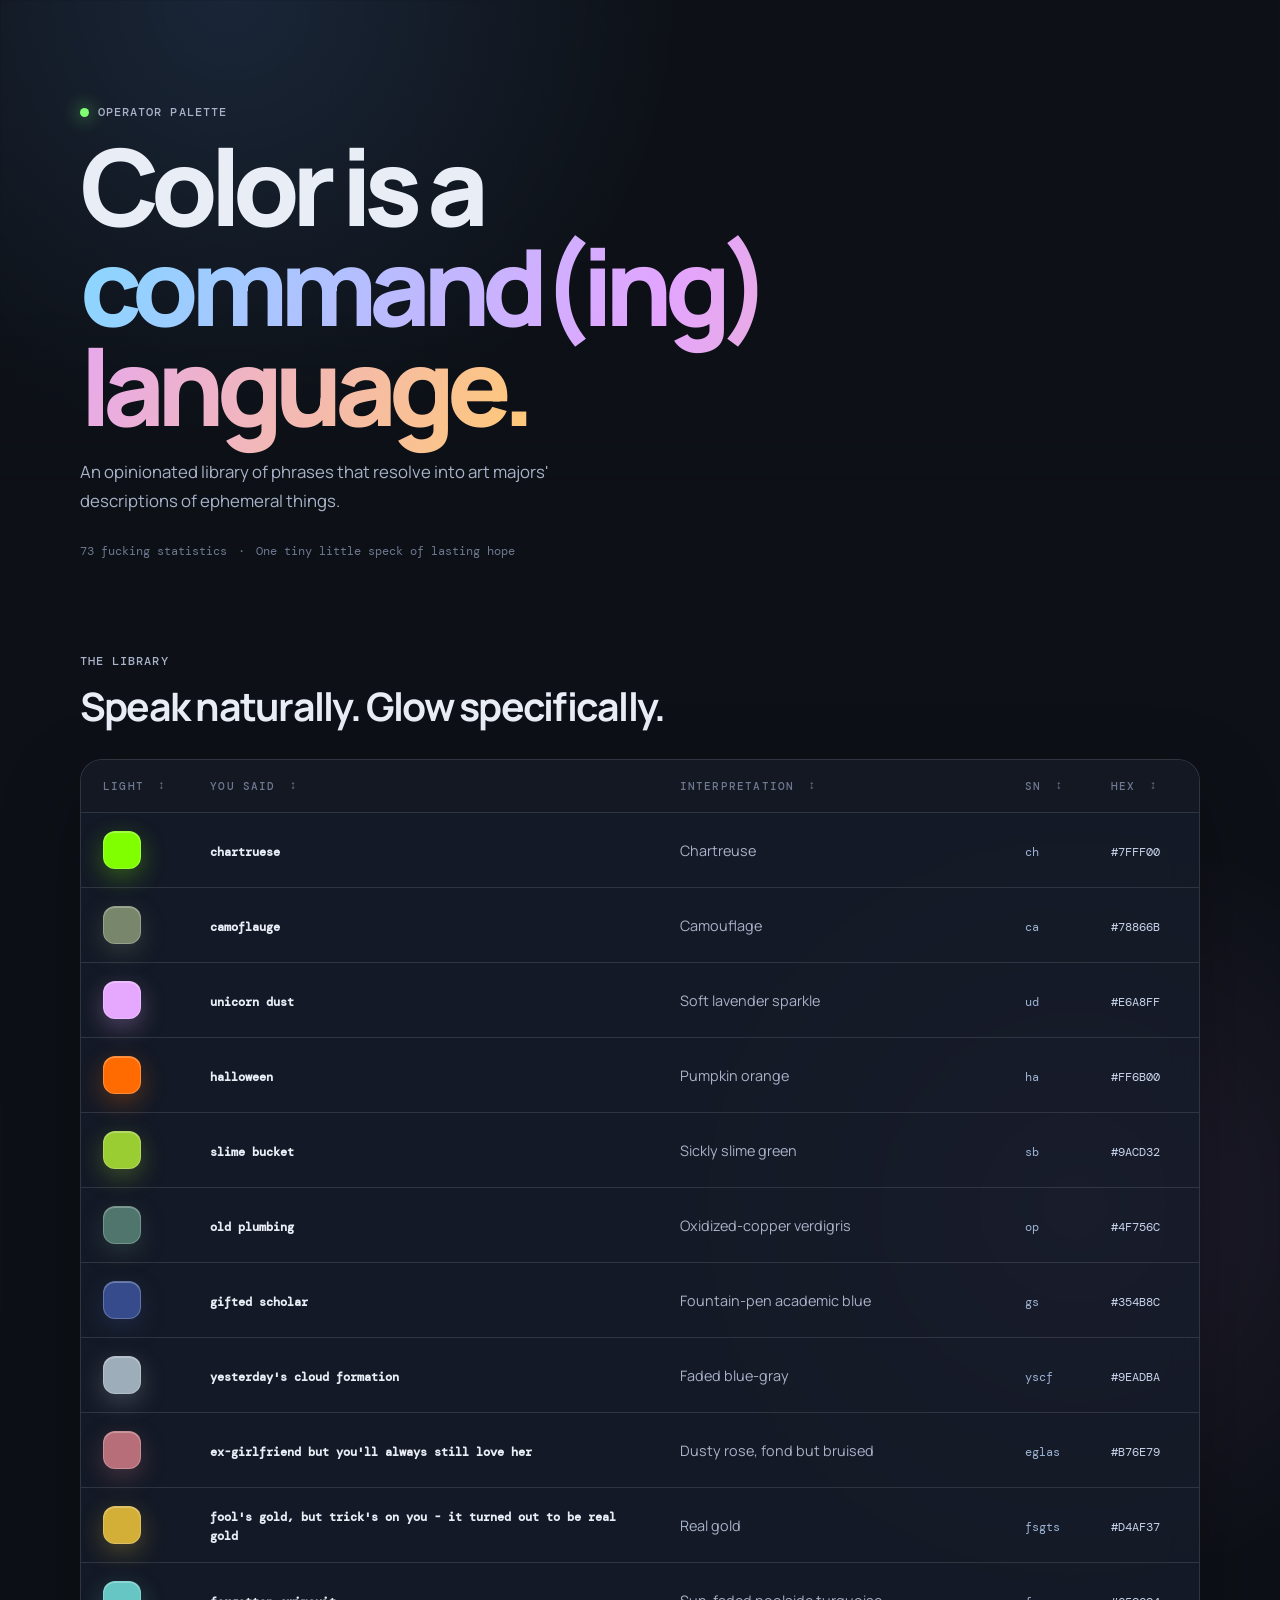
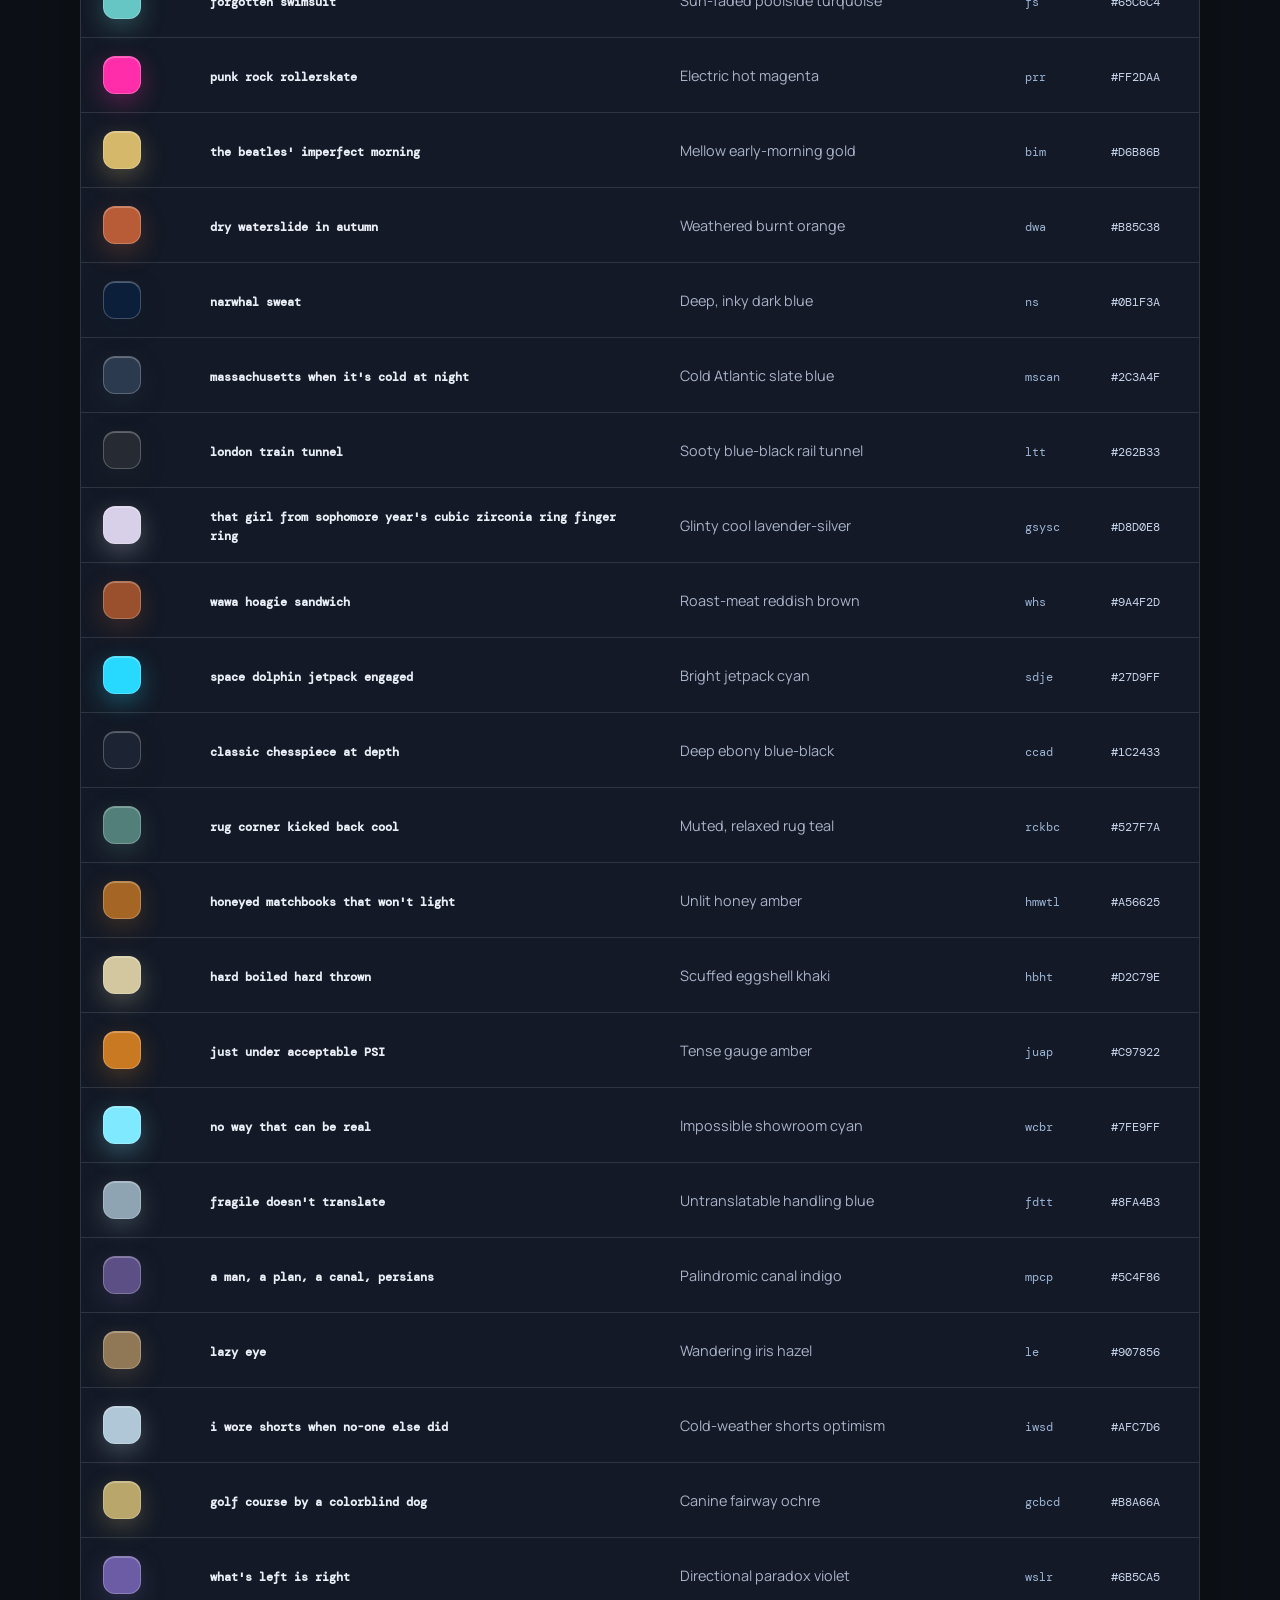
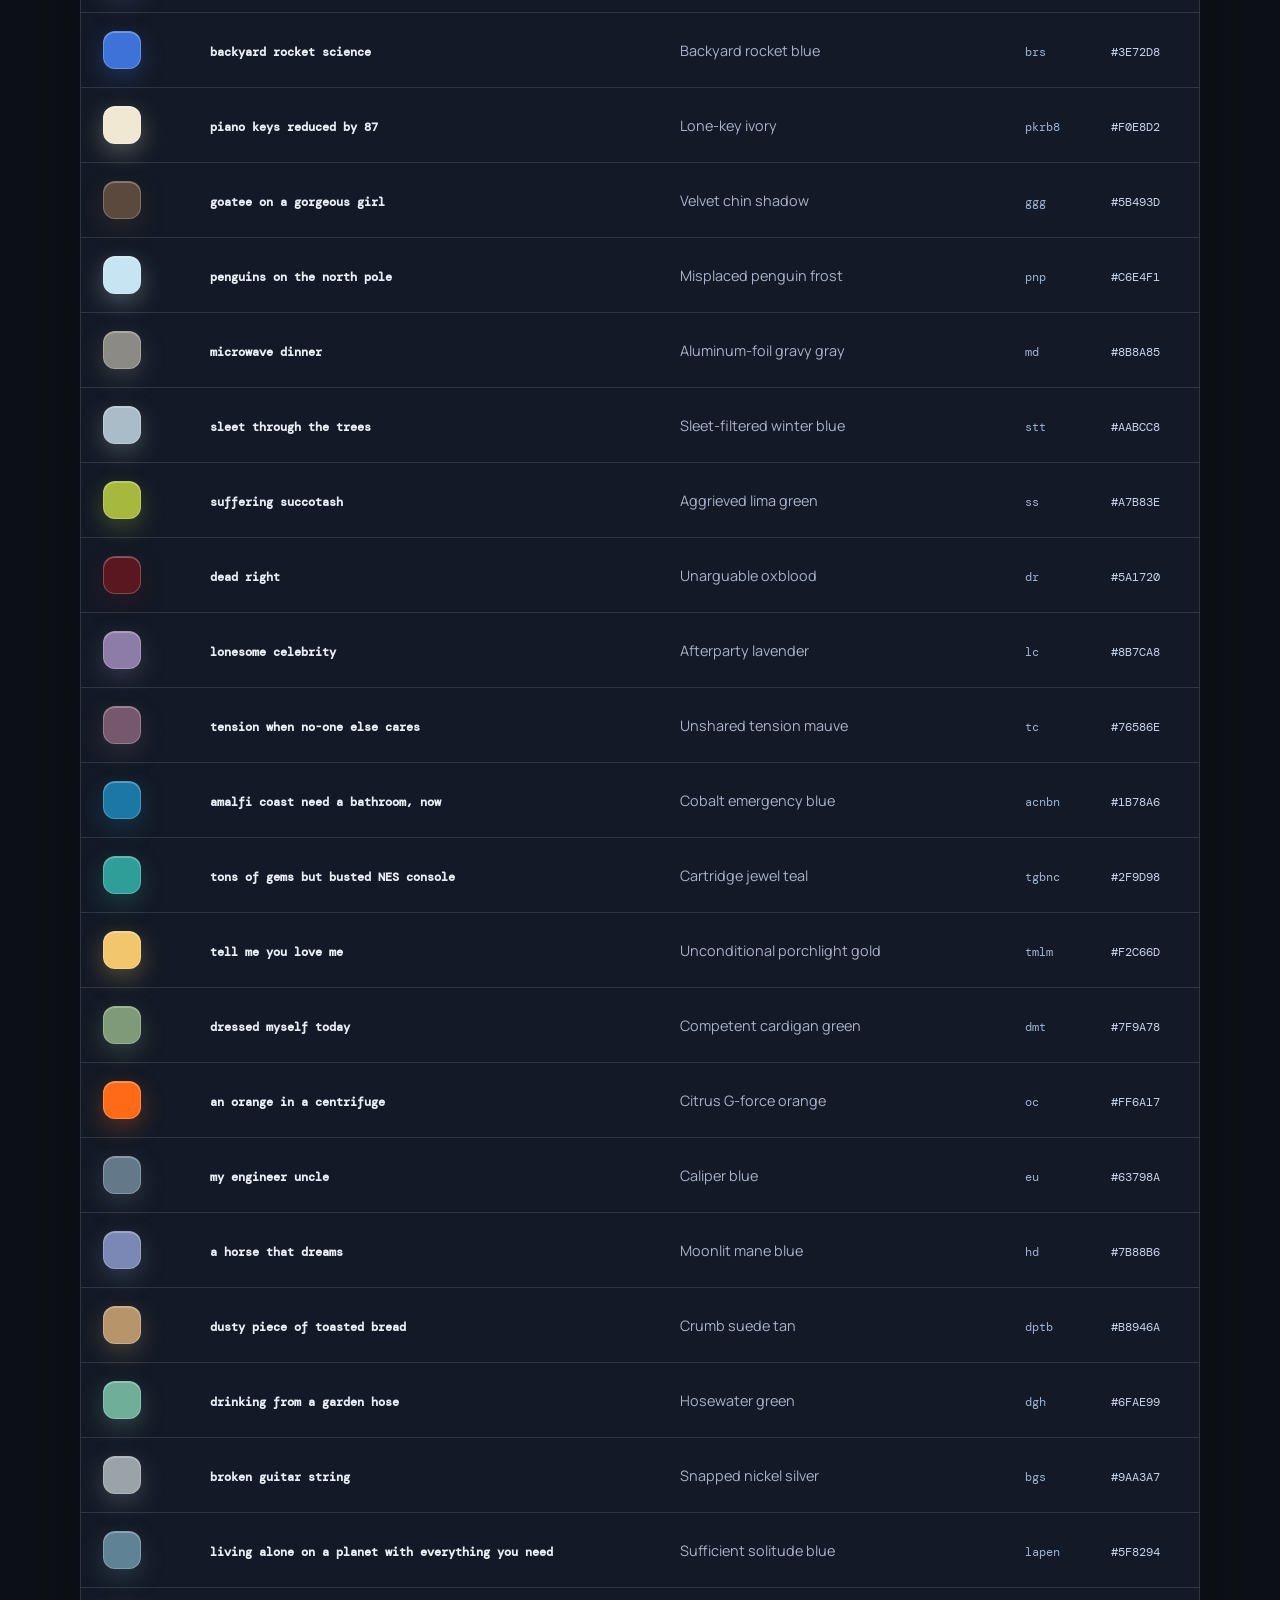
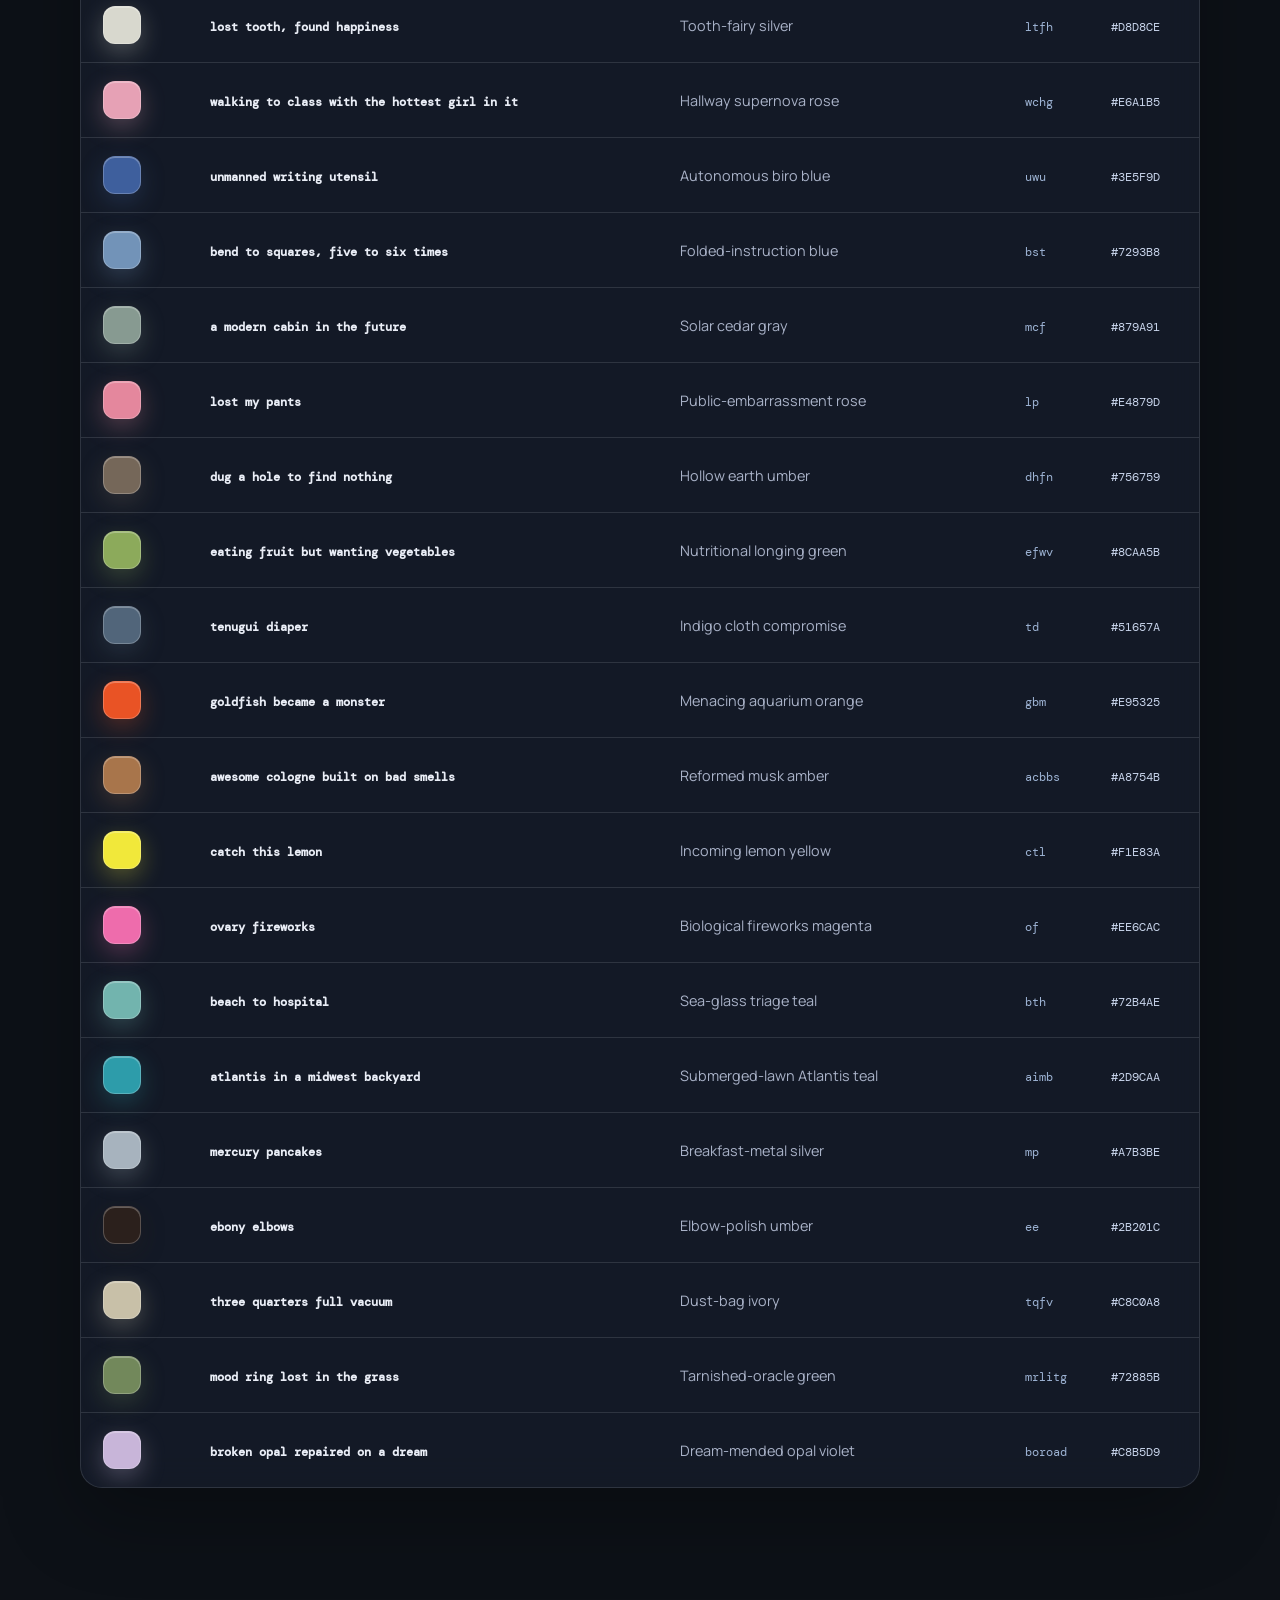
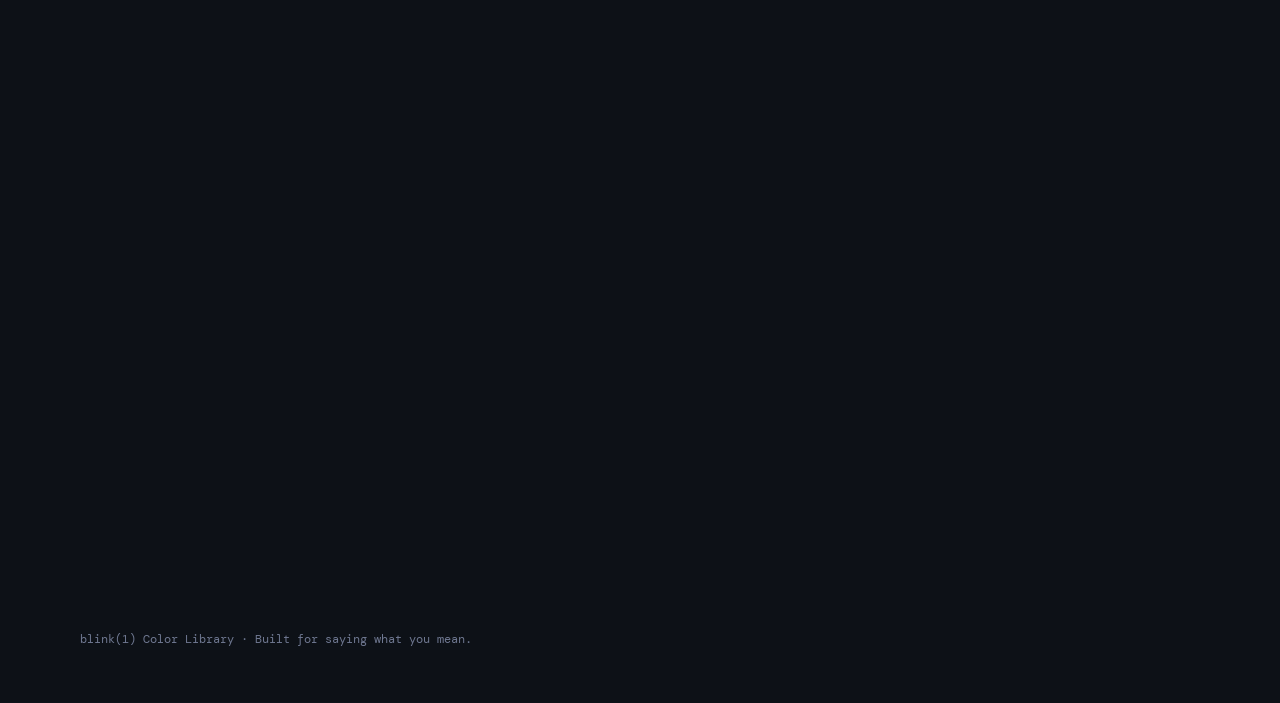
==== index.html @ a7951707 "Refine swatch row breathing model" ====
<!doctype html>
<html lang="en">
<head>
	<meta charset="utf-8">
	<meta name="viewport" content="width=device-width, initial-scale=1">
	<meta name="theme-color" content="#0d1117">
	<title>blink(1) Color Library</title>
	<link rel="preconnect" href="https://fonts.googleapis.com">
	<link rel="preconnect" href="https://fonts.gstatic.com" crossorigin>
	<link href="https://fonts.googleapis.com/css2?family=DM+Mono:wght@400;500&family=Manrope:wght@400;500;600;700;800&display=swap" rel="stylesheet">
	<link rel="stylesheet" href="color-library.css?v=20260812-row-breath">
		<script src="color-library.js?v=20260812-row-breath" defer></script>
</head>
<body>
	<main class="page-shell">
		<header class="hero">
				<div class="hero-wave" aria-hidden="true">
					<svg class="hero-wave-svg" viewBox="0 0 921.5 600" preserveAspectRatio="xMidYMid slice" focusable="false">
					  <defs></defs>
					  <path d="M922.2-71.4c-13.43656-.412-26.48915,5.62324-35.99986,14.90046-14.855,13.16536-29.04824,42.71862-47.9996,46.90013-17.572,1.75686-29.56248-18.48017-40.00091-29.9-29.18831-35.737-40.50058-23.80184-63.99953,7.89994C717.36217-9.113,702.9969-3.10112,678.1999-18.80068c-9.80071-5.794-20.17021-13.15093-31.99991-13.29919-21.53446.34057-37.32314,19.99687-60,8.99916-23.38951-10.14357-39.21427-55.75048-67.99964-38.69961C498.937-51.89154,479.02251-12.143,458.20042-16.39949c-11.45371-3.33172-19.31009-13.99176-28.00056-21.50037C413.92368-52.97929,402.31529-44.67435,390.2-29.99949c-9.99742,11.65631-18.84148,25.89031-31.99977,34.29966-18.84346,10.84032-34.29633-12.23026-52.00044-15.59961-9.15219-2.33868-18.91.39229-27.99975,1.69967-13.97887,2.1049-26.77544-5.99233-40-8.90051-25.62086-6.35959-41.05658,16.23289-64,12.60093-25.66962-6.55755-37.99794-30.49476-68.00018-15.79995-11.469,5.43541-23.12182,12.3855-36,13.69907C38.95149-5.59716,16.01128-31.37117-5.8-49.9" fill="none" stroke="#e8505b" stroke-dasharray="8 5"/>
					  <path d="M922.2-56.3a56.94513,56.94513,0,0,0-36,12.60012c-14.53055,10.97908-29.409,37.51327-47.99959,38.70049-17.535-1.107-28.95878-21.385-40.00088-33.1-34.37177-42.28981-48.22773-1.69194-71.99957,23.8-15.17058,16.46925-30.61237,13.269-48.00013,2.49878C669.6424-16.81079,660.42445-23.07,650.2-23.5c-22.089-.35286-37.08827,26.6514-60,20.6-26.02393-7.27763-40.04983-64.55317-67.99962-53.8006-23.35574,11.24147-32.78865,42.10628-56,52.80116-15.69881,4.14511-25.8689-13.21158-36.00068-22.2-13.07129-13.02322-23.6025-12.90669-35.99967.90009C383.38367-13.56468,374.59275.985,362.20014,11.1001c-16.20165,13.09869-30.341-2.107-44.00021-10.90058-6.9496-4.44042-15.65447-7.58087-24-6.79922C287.71877-6.15244,280.66752-4.103,274.2-3.50006c-9.34789.98225-18.92261-2.18495-28-3.90008-20.23839-3.97656-34.479,6.7327-51.99982,14.10089C164.92935,19.50593,146.38282-18.809,118.2-17.10041c-12.61817.69626-23.98422,8.03261-36,11.20034C48.334,4.54672,20.14637-19.465-5.8-37.6" fill="none" stroke="#e8505b" stroke-dasharray="23 2"/>
					  <path d="M922.2-39.1c-14.04.007-28.65536,3.55258-39.99989,12.10028-15.13446,10.18256-31.53287,34.08971-51.99971,23-20.18208-10.4688-36.22226-50.58582-60-45.90088-24.44324,8.54316-32.33009,41.53223-56.0006,51.8003C691.84,10.00314,674.946-13.38164,654.20006-16.40042c-30.30464-2.485-50.05055,53.57238-80.00013,18.59989-12.61224-13.14236-28.55912-54.67817-47.99936-52.39994-21.39506,5.4936-35.01355,39.4101-52.0011,53.59978C445.478,28.28,433.26837-31.16834,406.20014-24.10063c-6.21795,2.33463-11.72848,8.10152-16,13.00081-8.98756,10.157-17.10208,22.42577-28,30.69989C345.88745,32.10033,330.93281,14.17158,318.2,5.09948,311.424.2022,302.69562-3.39677,294.2-2.49964c-10.55386,1.20262-21.23322,5.32248-32,4.39928-21.92555-2.15679-32.92833-.09792-51.99983,11.601-22.17142,13.86705-34.99359,13.9364-56.00005-2.50139C144.42533,3.7228,134.2838-4.7949,122.2-7.7999,110.18133-10.72681,97.77227-6.35379,86.2001-3.39974,73.25632-.18466,59.24117.43781,46.2-2.60024,27.78866-6.61468,11.108-16.39235-5.8-24.3" fill="none" stroke="#e8505b" stroke-dasharray="24 4"/>
					  <path d="M922.2-20c-13.47139.34546-27.77378,1.31331-39.99994,7.5001C869.3-6.75364,857.17355,4.80441,842.2002,3.60023c-32.05478-4.4394-48.32175-70.92042-84.00009-35.1995C741.7454-16.71348,728.32642,13.8032,702.20044,9.70061,686.0963,7.05175,673.82923-5.93151,658.2001-9.80031c-27.63938-4.53285-39.38884,31.47642-64.00025,36.89987-19.35218,1.91811-30.909-27.83129-40.0004-41.399-6.81777-10.14123-14.00345-26.14263-27.999-26.5011C508.5262-37.75549,493.90032-6.7464,482.19939,6.49932c-18.848,24.05407-30.18763,18.04535-47.99931-2.69994-6.48068-6.89065-13.84507-16.19935-24-16.89947C388.17237-11.05484,376.9236,25.904,354.1998,30.09958c-16.68629.90652-26.77985-16.40443-40.00012-23.89889A30.425,30.425,0,0,0,290.2,2.20054c-6.42219,1.68687-13.47888,4.18337-20,5.49942-6.34586,1.11247-13.60428,1.28065-20,2C233.76256,11.14753,219.69388,20.957,206.2002,29.60041c-14.98621,9.584-28.91052,10.919-44.00011.29889C143.543,17.35719,126.7344-3.37813,102.19981-1.99967,88.97134-1.261,75.51055,1.58574,62.2,1.09958,39.06822,1.05377,16.5136-5.58293-5.8-10.9" fill="none" stroke="#e8505b" stroke-dasharray="11 3"/>
					  <path d="M922.2,0c-14.06338.09731-30.64875-.88817-44.00129,3.10029-17.22254,5.03642-31.89948,11.14245-47.99864-.701-15.48757-9.81861-28.75382-35.19743-47.99964-35.29993-20.19241,3.19023-32.85851,27.04845-48.00086,39.2-15.14448,13.47626-31.46469,11.1713-47.99968,1.8C677.24652,3.15963,668.319-3.56059,658.2-5.9c-12.735-2.85113-23.69833,6.67925-32,15.10034-21.26136,21.9151-37.79119,45.50129-59.99972,8.69916-9.27461-12.65925-25.35869-55.04228-43.99977-48.79975-23.47008,10.80186-35.676,55.27641-60.00034,63.10053-11.96526,1.63545-20.587-9.72368-28.00027-17.4002C425.05632,4.62081,412.4924-9.21739,398.2.90066c-18.51621,12.87577-34.59938,46.18428-60,25.29869-10.35065-7.73741-19.22265-19.25883-32-23.09945-11.02464-2.809-21.92276,3.44256-32.0001,7.1C265.31047,13.40761,255.29442,14.54174,246.2,17c-20.787,5.17216-35.49059,23.5758-55.99966,29.10075-9.65377,2.25489-19.9811-1.32713-28.0002-6.70112C147.10587,29.3159,134.4417,15.094,118.2,6.7a61.37693,61.37693,0,0,0-20-5.79977C91.28146-.24289,3.3368.49577-5.8.3" fill="none" stroke="#f9d56e" stroke-dasharray="11 4"/>
					  <path d="M922.2,20c-18.63657-.37017-37.295-4.61473-56-3.19941-46.60907,4.571-57.07375-49.42844-88-36.30128C754.7686-7.69627,740.58087,27.43639,710.20014,21.59991c-14.65832-2.89374-27.302-11.76184-40-19.10024-29.50795-17.76954-45.44331,14.88327-64.00031,32.10063-23.52751,23.97605-35.67186,1.61463-48-18.90072C550.70834,4.359,538.83215-24.55594,522.20051-20.40054c-18.75053,7.88236-31.805,40.1063-48.00114,54.59986-29.90017,28.12966-43.25461-33.14483-71.99926-25.4C384.36845,15.36168,371.86555,41.69481,350.19983,33.7c-18.64965-7.26758-29.77446-32.55847-51.99969-29.90043C289.80867,5.28922,281.86545,10.22493,274.2,13.7c-7.53853,3.435-16.13347,6.04715-24,8.59993-17.72292,5.02747-32.15706,17.32635-47.99967,26.10068C161.799,70.177,136.18782,11.76556,98.19968,3.00062,80.06308-1.57714,60.68572-1.80475,42.2.5998,26.10838,2.83513,10.11178,7.31916-5.8,10.5" fill="none" stroke="#14b1ab" stroke-dasharray="31 4"/>
					  <path d="M922.2,39.1c-15.1026.205-29.61665-5.37535-44-9.20017-11.89183-3.141-24.73976-4.71587-36-9.89983C832.06856,15.33269,822.91079,7.84,814.20007.99986,800.58225-9.81393,788.598-13.08595,774.2-1.59932c-20.53381,16.2535-34.17858,39.72743-64,28.19855-15.76877-4.82134-29.45365-14.81476-43.9997-22.19971-27.686-14.3263-43.48389,16.823-60.00048,33.50056C599.19868,45.11772,588.93,55.17024,578.2,49.49963,558.24573,36.04308,552.65945,8.76968,534.19966-6.29969c-10.57749-7.8317-21.08441,1.40357-27.99959,9.50028C499.32146,11.2012,492.624,20.93918,486.2,29.3c-7.2605,8.75629-15.7601,20.00659-27.99989,21.00008-21.50458-1.4501-30.35452-30.044-52.00013-31.3-15.15707.7778-25.26842,15.81944-40.00011,18.29951-23.52,2.44434-35.3237-25.14494-55.99992-31.19921-8.24867-2.34657-17.00469,1.24353-23.9998,5.50007-7.63222,4.45783-15.83369,9.4544-24.00018,12.89939-11.96538,5.075-24.77145,9.4403-35.99983,16.10037C213.645,47.6876,201.02189,57.08237,186.2,58.29992c-28.09309.60456-46.88251-24.68906-68.00016-39.49943C98.18473,3.06792,71.14066-3.74266,46.19991,2.00029,28.13225,6.17622,11.511,15.45064-5.8,21.8" fill="none" stroke="#e8505b" stroke-dasharray="27 5"/>
					  <path d="M922.2,56.2c-15.82593.39858-30.116-7.786-44-14.30022C865.12474,35.8,850.89583,31.31134,838.2,24.4c-24.36434-12.81246-37.48636-32.67017-63.99987-9.69945C753.56039,32.17923,742.36256,46.976,714.20005,32.69929c-9.24171-4.21113-19.19176-8.3108-28-13.39936-9.04328-4.79375-18.068-11.1503-28-13.99995C636.62856-1.28894,622.384,21.12684,610.19989,35.1,593.92243,54.243,580.9482,66.88709,562.20015,41.69943c-9.997-11.473-22.48283-40.73649-39.99962-38.3-17.55132,5.74726-30.16033,30.92673-44.0011,43.39985-8.47443,8.59566-20.34134,14.86009-31.99951,8.4C427.48908,44.59117,414.58541,21.128,390.2,33.70072c-9.76262,4.72467-21.28905,9.31859-32,4.89865-20.3319-7.72454-35.77863-38.76241-59.9997-30C286.86194,13.51354,277.1,22.34371,266.19984,28.09967,254.83273,34.37767,241.961,38.47342,230.2,43.89989c-16.41814,7.52552-33.11753,18.67172-52.00007,16.29977-27.23123-3.60356-46.39864-26.11166-68-40.89935-19.19253-14.05423-45.19935-22.40588-68-12.29969C25.39948,13.84812,10.57831,25.28748-5.8,33" fill="none" stroke="#f9d56e" stroke-dasharray="23 2"/>
					  <path d="M922.2,70.5c-13.14042.40658-25.27278-6.20721-36-13.10028a280.72044,280.72044,0,0,0-28.0001-15.99963c-9.19564-4.521-18.99254-9.11048-27.99985-14.00024-9.70314-5.208-20.46462-12.38055-32-10.39982-24.23341,5.09917-40.25886,41.67285-68,28.99962-6.656-2.99282-13.47229-7.45723-20.00013-10.69958-9.10545-4.5635-18.94261-8.94225-27.9999-13.60015-16.14734-8.47976-35.378-20.45663-51.9999-6.29929-14.87924,11.95044-24.46989,30.08728-40,41.2995-12.78478,8.93679-23.85752-.88366-32-10.80074-9.5201-10.35572-19.90222-30.15681-35.99964-28.69994-18.73593,5.33462-31.945,29.74048-48.00093,41.09989-9.62451,7.56086-20.97158,9.771-31.99956,3.7-13.97767-7.62224-26.64687-22.22058-44-19.999-6.46617.81187-13.496,2.92092-19.99992,3.49962-11.98686,1.277-23.25433-5.31622-31.99983-12.90034-8.7646-7.18906-17.32115-16.26329-28.00009-20.59966-11.32309-4.81514-23.17717,1.99317-31.99991,8.90059-8.79976,6.60881-18.06857,13.843-28.0002,18.69939C246.87812,45.3034,234.043,48.41251,222.2,52.80005c-12.79415,4.5817-26.20213,9.57705-40.00007,9.29966-41.37069-.24379-66.56542-40.15807-103.99981-51.5C45.23186-.84338,20.85029,31.39911-5.8,44.8" fill="none" stroke="#e8505b" stroke-dasharray="15 2"/>
					  <path d="M922.2,81.4c-20.388.972-35.71863-15.18207-52.00023-24.99978C858.92246,49.18555,846.35514,43.343,834.2,37.8c-9.95434-4.316-20.76686-10.49463-31.99993-8.59994-15.959,3.45579-26.24162,18.31056-40.00027,25.99968-21.875,12.74038-37.56329-9.637-55.99986-17.80008C695.8212,32.6428,684.55,28.72381,674.2,23.8999c-11.12753-4.7459-23.59139-11.44417-35.99994-8.2-25.33731,6.32514-44.77261,62.65907-71.99974,46.00067-13.99-8.5463-22.92112-26.62111-40-29.60106-17.48176-.61115-33.98228,21.75978-48.00072,31.19985-10.06026,7.74251-23.72326,12.63032-35.9997,7.29991-13.33614-5.34059-25.18149-15.75841-40-16.89887-11.95185-.64218-24.93765,1.47833-35.99979-4.30085-19.75342-8.42374-37.89447-39.74185-59.99979-34.2C297.20343,17.83449,289.41114,24.585,282.2,30.3,272.50487,38.12961,262.06421,46.35475,250.2,50.59985,241.34935,53.88331,231.41651,55.50747,222.2,57.4c-7.76847,1.50582-16.15435,3.41054-24,4.5a106.79816,106.79816,0,0,1-52-5.1C130.70188,50.83658,116.44127,41.40154,102.2,33c-16.56518-9.52-36.91323-21.068-56.00009-11.89983C27.33935,30.47007,12.84337,47.18459-5.8,57" fill="none" stroke="#e8505b" stroke-dasharray="9 2"/>
					  <path d="M922.2,88.8c-20.39424,1.5871-35.82676-14.45168-52.00018-24.29993-9.90109-6.42566-21.13143-11.48215-31.99989-16-8.92986-3.42906-18.3288-7.95187-27.99991-8.60016-14.5738-.3103-25.28746,11.48377-36.00012,19.70018C748.8784,80.64033,735.0278,59.02833,714.2,45.49937c-10.854-6.80969-24.02638-9.222-36-13.29938-11.846-3.45735-23.49259-9.95451-35.99989-10.60023-20.97548.66645-33.50482,24.59037-48.00053,37.09958-33.12073,32.31207-44.68372-16.92709-75.99955-10.1-22.68633,7.22143-39.35852,29.22977-64.00009,31.30039-12.664.85582-24.44682-5.48931-35.99988-9.69994-10.11894-3.85813-21.43448-4.41167-32.00009-6.19943-30.24945-4.56347-46.83453-41.32566-71.99955-43.80117-12.65684-.06-22.84376,9.81922-32.00044,17.40069-25.15676,22.25-35.25733,23.99512-68.00012,25.19935-23.84957,1.98272-48.3415,3.40886-71.99982-1.09937-13.82689-2.45978-27.41335-7.657-39.99995-13.8C91.83238,42.77932,81.32715,36.47747,70.2,33.1c-16.66562-5.74-31.50941,3.48406-43.99976,13.90071C16.20607,55.02432,5.72913,63.64428-5.8,69.4" fill="none" stroke="#f9d56e" stroke-dasharray="28 3"/>
					  <path d="M922.2,93.2c-19.7465,2.514-35.77481-11.96076-52.00014-20.8a213.89251,213.89251,0,0,0-31.99992-14.2c-7.67909-2.80146-15.867-6.30993-24-7.5001-24.58122-3.15986-37.0781,28.12528-59.99979,25.70078-16.02294-3.91094-26.19476-19.09274-40.00045-27.10038-10.75733-6.59488-23.92714-6.97336-35.99988-9.20015C667.3952,38.25745,656.81315,33.76878,646.2,31.19982c-10.05133-2.46268-20.41757,1.62611-27.99991,8.20081-13.42159,11.07389-24.08854,26.604-40,34.39951-12.123,5.76375-24.86479-.83672-36.00015-5.80079-11.439-5.57414-24.57961-4.7402-36,.40138-13.28435,5.16148-26.21927,12.35477-40,16.1992C448.89163,90.0995,431.18463,85.65308,414.2,81.29922c-11.94319-2.83882-24.89249-4.00926-36-9.59935-21.22832-10.54046-34.46655-32.944-55.9996-42.80055-25.28644-8.90183-44.87864,27.98908-68.00083,36-12.69561,4.92166-26.83,2.24557-39.9996,1.40052-19.91955-1.10234-40.1117.65435-60,1.69981-17.25787,1.38984-35.42265,3.413-51.99995-2.90009-13.52317-4.63476-25.95635-13.263-40-16.39977C49.123,45.64076,36.37217,53.11494,26.2002,60.60025,16.15045,68.00287,5.74447,76.11612-5.8,81.1" fill="none" stroke="#14b1ab" stroke-dasharray="21 3"/>
					  <path d="M922.2,95.7c-18.5887,3.18323-35.53859-7.6972-52.00015-14.59989C858.60059,76.04369,846.09192,72.18059,834.2,67.89988c-8.81541-3.21465-18.42539-7.24518-28-6.19988-20.02727,2.16071-34.48275,29.8743-55.99976,20.00029-14.59039-7.52876-24.74035-22.43156-40.00031-28.90023-11.39641-4.42581-24.1481-1.58648-36-2.90015-12.2583-.79771-23.81449-6.92684-35.99989-7.90034-14.56065-.55672-25.84377,11.08832-36.00017,20.00032-17.04446,15.47094-31.68913,27.72255-56,21.09937-8.97782-2.174-18.76612-3.83089-27.99994-2.49909-17.48234,2.74461-34.60691,8.66228-52,11.89955-26.98216,5.95041-63.47955,4.54629-88.0001-8.99924-17.92765-10.88574-30.743-28.75831-47.99973-40.50064-34.897-23.14053-54.38843,34.51736-87.99987,32.59985-12.06589-.367-23.98156-4.82937-36.0003-5.79935-17.37132-1.66036-35.15416,1.261-52,5.39946-16.95587,4.63525-33.91046,14.557-52,10.90013C88.06881,83.46456,75.6808,74.717,62.20009,70.19986,36.76408,61.71149,16.80371,85.97314-5.8,93" fill="none" stroke="#f9d56e" stroke-dasharray="16 3"/>
					  <path d="M922.2,97.8C908.83647,100.41332,895.1149,96.75575,882.2,93.4999,870.29273,90.51668,857.94876,87.5635,846.2,84c-19.253-5.61972-36.17544-18.86095-55.9999-6.89946C775.43156,85.45692,763.004,96.8629,746.2,85.3994c-21.893-15.26622-29.8399-32.46516-60-25.39871-7.7444,1.38579-16.21285,1.93684-24,.599-18.998-3.94857-30.1154-9.79047-47.9999,2.301C595.35505,75.32434,577.95784,93.80649,554.2,95.49984c-11.8664.31658-24.13131-1.39069-36-.39955-24.02254,2.1685-48.29965,4.2691-72,8.89985-23.31322,4.97136-47.24638,5.56071-68-7.90078C364.83827,87.41834,353.9697,74.79256,342.2,64.2c-8.75073-7.87029-19.43966-16.84219-32-15.59983C286.4753,51.936,274.00231,79.21008,250.2,82.4c-10.9595,1.13852-21.68379-3.89277-32-6.8-10.18108-3.09943-21.4518-4.34961-32-2.59974A110.87887,110.87887,0,0,0,146.2001,87.50019c-12.79923,7.08489-24.94233,17.75588-40,19.29993-14.42867,1.2116-27.5922-6.87442-39.99995-13.10031C39.35909,78.94613,19.70427,94.642-5.8,102.3" fill="none" stroke="#14b1ab" stroke-dasharray="20 5"/>
					  <path d="M922.2,100.9c-11.64984,2.02742-24.23766,1.37137-36,1.1-11.92755-.26467-24.36746-.60283-36-3.5-18.73665-4.00756-35.92255-21.27052-55.99978-14.70007-8.22316,2.66047-15.906,8.061-24.00022,11.00024-11.82816,4.54522-22.97609-1.33329-31.99991-8.80076-11.39554-9.13034-24.19171-21.08885-40.00016-18.599-7.90667,1.193-16.09654,4.00664-24,5.19961-13.36624,2.66819-26.68554-2.89575-40-2.60046-11.71779.585-22.23367,7.43633-32,13.30054-11.40621,6.96359-23.47453,13.85235-36,18.59987-11.31368,4.48274-23.98693,4.90684-36,5.09989-20.06426,1.163-43.98263-.4913-63.99994,1.69936-20.22382,2.22614-39.30978,13.73692-59.99994,11.50112-47.55633-3.78357-69.2421-72.93893-107.9999-55.6008-16.472,7.2491-28.86151,24.88749-48.00012,25.30061-11.26705-.2011-21.66207-6.249-32-10.00027-20.25089-8.2578-42.44119-1.952-60,9.70076-9.87378,6.33645-19.1092,14.69235-27.99993,22.2995C121.24205,119.5269,110.44484,127.27665,98.2,127.3998c-20.77695-.31623-36.07058-18.27549-56.00006-21.99939C26.19875,101.71128,9.69811,106.34694-5.8,110.3" fill="none" stroke="#e8505b" stroke-dasharray="26 3"/>
					  <path d="M922.2,106.4c-14.54728,2.05046-29.57366,2.98154-44,5.90037-20.52109,3.917-34.42279.19034-51.99992-10.30108-7.343-4.0706-15.43089-8.69716-24.00022-9.1991-9.89812-.63582-19.2108,4.69942-28,8.49983-32.99138,15.1993-45.38245-30.89869-80.00006-22.49965-10.48993,2.583-21.1041,6.89709-31.99991,7.49941-11.88347.39648-24.412-2.02038-35.9999,1.70062C615.20755,91.30418,604.70606,97.18408,594.2,101.7c-17.82824,7.37567-36.6357,14.0872-55.9999,15.60021a287.91014,287.91014,0,0,1-36.00007.29991c-10.50033-.47874-21.49011-1.94224-32-.9-15.578,1.22865-29.61856,9.36311-44,14.70015-23.35383,9.294-46.93519-2.53888-63.99978-18.601-23.01093-19.36184-43.56864-48.82213-76-28.199-11.98309,7.12382-25.38259,16.17672-40.00043,12.29924-16.19435-4.45879-30.52335-16.62111-48-15.99907-28.91159,1.72532-48.8236,26.3909-67.99989,45.29947-37.20764,37.81187-50.63377,14.32858-87.99987-4.50046A71.07779,71.07779,0,0,0-5.8,116.4" fill="none" stroke="#14b1ab" stroke-dasharray="14 4"/>
					  <path d="M922.2,115c-9.22446.89984-18.9951,1.70385-28,4.00015-9.25007,2.37394-18.62811,6.20192-28,8.09984-31.70141,6.3598-45.19552-25.46695-71.99981-22.40067C783.19548,106.58506,773.38587,114.00255,762.2,115.1c-12.23658.82955-22.486-7.9255-32.00011-14.40006C707.06775,84.6744,694.85654,89.404,670.2,96.90071c-11.64107,3.28353-24.28279,3.303-36,6.19921-12.2499,3.08048-23.83611,9.4412-36,12.8-10.26532,3.0566-21.4155,4.15909-32,5.5a259.81044,259.81044,0,0,1-56,3.79964c-24.19749-1.19619-41.52768-4.81383-63.99983,7.80112-10.26312,5.26258-20.5347,12.15665-32.00017,14.4992-28.82211,5.13284-51.18786-18.57-71.9999-34.69985C330.748,103.80846,317.54271,93.7451,302.2,94.60014c-12.5052.65552-23.8617,7.76968-35.99992,10.09992-33.30461,5.62805-49.3325-33.27546-88.00011-11.49944-20.90555,12.42915-34.994,33.44689-52,50.29929-18.78246,19.209-36.37027,26.1474-59.99983,9.09943C44.47807,138.55811,22.29692,115.90917-5.8,121.7" fill="none" stroke="#f9d56e" stroke-dasharray="12 5"/>
					  <path d="M922.2,127.1c-9.24639.1941-19.11047.62961-28,3.40011-22.16125,7.42246-37.2,18.85954-60,4.6992-12.26061-7.26407-24.61056-19.16767-39.99994-16.699-8.1733,1.52377-16.155,5.72632-24.00009,8.29976-18.366,6.51129-33.049-9.13322-48-17.00057-19.89367-10.99489-35.5219-8.06358-56-1.29874-7.8132,2.38829-16.31515,4.71929-24,7.49928-7.96271,3.05937-16.23354,7.09377-24,10.60007-25.01054,12.34035-42.44062,3.36282-68.00012,3.89948-23.81815,1.28586-48.2208-1.487-71.99991-.0002-13.07825,1.4255-25.21837,8.129-35.99994,15.30075-12.97182,8.54436-27.67377,18.56889-44.0001,15.99965-21.04505-3.49991-38.59388-17.38928-56-28.79953-9.89749-6.73523-20.342-14.09534-31.99994-17.40011-15.61009-4.9765-32.11431,1.00437-47.99995-.59991-12.98815-1.24057-24.59449-8.48129-35.99988-14.20049-25.21542-13.59014-45.28094-4.24766-64,14.90089-19.82513,18.75876-42.71254,58.80355-71.99964,59.70014-15.61808-.43717-28.27774-11.90242-40.00049-21.0006C33.9876,141.61541,16.6766,123.637-5.8,126.8" fill="none" stroke="#f9d56e" stroke-dasharray="17 4"/>
					  <path d="M922.2,142c-39.23927-5.51627-51.59659,20.91691-80,10.90062-15.75667-6.1504-29.64577-22.10543-47.99993-18.30028-8.1201,1.668-16.04434,5.91785-24,8.09975-20.04221,5.64395-35.50131-11.87624-52.00019-20.0001-22.471-12.44457-41.43666-11.096-63.99983.00072-15.18605,7.06752-28.26024,18.86488-43.99988,24.79944-18.08145,6.6935-35.10565-5.1891-52.00011-10.00073-8.94073-2.58327-18.77765-3.01792-28-3.69932a243.26037,243.26037,0,0,0-36,.2c-30.12186.68921-44.79388,17.124-67.9997,32.50056-14.15111,9.27047-28.23353,10.02953-44.00036,4.49856-22.733-6.85775-42.79384-20.43059-63.99982-30.69951-18.71142-9.48015-40.34472-10.1722-60.00024-16.69938-12.4713-4.2178-23.87421-11.9065-35.99978-16.9006-23.20256-10.575-43.89835,1.91741-59.99991,18.70088-20.457,19.74755-44.3568,60.40037-75.99978,58.00007-15.61586-2.21808-28.30707-13.54453-40.00049-23.30054C31.08738,147.56747,15.65618,129.47174-5.8,131" fill="none" stroke="#f9d56e" stroke-dasharray="26 3"/>
					  <path d="M922.2,158.7c-40.41887-10.95072-50.3275,15.41223-80.00007,7.00069-14.33973-5.12712-27.80943-17.1832-43.99992-14.30038-9.545,1.53572-18.58156,6.689-28,8.69962-13.35016,2.83881-25.56508-5.09859-36-12.40043A299.74308,299.74308,0,0,0,706.19993,130.3c-19.89719-10.9914-37.9884-9.83157-55.99986,4.00062-21.09017,15.109-39.88595,43.80425-67.99984,24.799-12.67854-8.1362-24.94042-18.553-40.00035-21.89944-28.06848-6.56929-60.08639-3.20093-84,13.69931-16.97073,11.48264-31.23006,29.32272-51.99971,33.90073C394.282,187.01068,381.832,184.04017,370.2,181.5c-26.78192-6.1587-51.30736-19.29332-75.99992-30.90018-17.36007-8.23376-35.08335-16.47326-52-25.59987-22.74251-12.511-40.37853-18.64-64.00008-3.19925-40.39922,27.17543-68.458,96.33525-123.99984,51.39883C35.21412,159.98407,19.34762,135.24379-5.8,135.2" fill="none" stroke="#14b1ab" stroke-dasharray="8 5"/>
					  <path d="M922.2,176.1c-18.1517-6.05713-29.62913-7.908-48-1.49926-7.61492,2.31883-15.959,4.78535-24,4.39914-15.07082-1.25516-28.48347-12.06226-44-10.4995-23.37366,3.06258-36.05687,18.62794-60,2.69895-12.11363-8.11387-24.03159-17.37856-36-25.69924-12.511-8.69107-28.32775-18.68731-44-12.69979-18.288,7.82658-29.32632,26.19367-44.00031,38.79941-13.84732,12.30964-26.08953,12.23021-39.9997.19973-11.76686-9.98747-21.93647-23.02406-36.00009-29.99925-26.32034-12.98776-56.56886-5.24813-80,10.30019-37.00619,26.55307-43.99409,50.34461-96,43.899-22.27809-1.67866-44.689-7.17575-63.99974-18.69965-30.2274-17.15786-75.73814-60.57315-112-50.2-47.00034,13.72867-75.74754,88.5869-132.00034,56.29985C39.19212,172.1071,20.5352,140.688-5.8,141.20008" fill="none" stroke="#e8505b" stroke-dasharray="16 2"/>
					  <path d="M922.2,193.5c-14.33693-5.84093-28.21519-11.49129-44.00013-8.39924-7.80241,1.29955-16.06757,3.47516-23.99993,3.79912-9.43371.28089-18.814-3.08956-28-4.60014-17.26535-3.48572-31.85821,6.08555-47.99989,9.701-15.29877,3.35852-28.76379-6.52662-40.00005-15.60125-12.03577-9.377-23.80122-19.9363-35.99993-29.09959C669.96,124.56568,654.72166,144.00947,634.2,169.90055c-8.5136,9.89915-17.86007,23.49041-31.99967,24.5998-21.59456-1.00068-38.07592-40.73025-60.00079-51.79972-10.76642-5.90431-23.97423-8.37141-35.99954-5.40048-16.11684,4.20324-31.18117,13.10361-44,23.59966-19.02119,15.45871-35.427,36.60966-59.99994,43.30008-11.58483,3.17816-24.058,3.83921-36,4.4-16.02031.74557-33.05132.44827-48-5.99982-18.39194-7.79216-32.633-22.9143-48.00008-35.2-14.04858-11.42866-30.34015-20.93426-48-25.39994-29.98907-8.15775-57.22258,12.05957-79.9996,29.00024-39.51516,29.6514-70.69762,28.88192-108.00018-4.10123C22.78042,157.48311,9.8975,146.40385-5.8,146.89994" fill="none" stroke="#e8505b" stroke-dasharray="2 3"/>
					  <path d="M922.2,210.4c-15.17973-6.70027-30.81448-15.33507-48.00013-13.69929-9.14891.64872-18.83682,1.74432-27.99989.79925-9.14144-1.0476-18.90283-2.44882-28-.29956-17.199,3.57152-33.75879,17.9085-51.99987,11.49947-9.02922-3.07582-16.87827-9.88536-24.00008-16-10.62952-9.16849-21.4876-19.00183-32-28.3-12.87107-11.23789-30.53731-26.33638-48.00016-15.29918-20.05056,13.53535-29.192,38.51681-48,53.39927-32.62834,23.71142-48.87361-56.81353-88.00025-63.09931-21.00619-4.85485-40.13208,9.334-55.99981,21.2992-18.86205,14.51289-34.46523,34.07516-55.99977,44.90024C401.76856,211.862,387.79,215.33038,374.2,217.99982c-13.05206,2.49456-26.65406,5.06134-40,4.50016-30.84223-1.62251-48.75251-30.65586-72.0001-47-23.71644-17.52549-56.22174-22.67925-83.99984-12.49976-16.623,5.52975-31.83644,15.17872-48,21.7997-21.19545,9.05545-46.39229,13.11317-68,3.1997-9.91565-4.20454-19.3437-10.76329-28-17.09978-11.59306-8.50642-24.77545-18.6088-40-16.9" fill="none" stroke="#f9d56e" stroke-dasharray="17 3"/>
					  <path d="M922.2,226.1c-9.49078-3.77455-18.64535-9.54535-28-13.60007-11.20979-5.03572-23.85318-6.23456-36.00012-6.19959-6.44094-.32249-13.55563-.91782-19.99993-1.00031-24.74333-1.11784-43.551,25.46154-67.99986,16.80054-9.12152-3.56772-16.97833-10.78016-24-17.40076C738.49771,197.31887,730.03087,189.53844,722.2,182.3c-26.418-24.39548-48.588-46.54226-75.9998-8.69941-11.15856,13.20833-25.78869,43.66438-43.99957,45.3-32.61543-2.40753-45.73588-94.22662-100.00089-72.70027C473.302,160.40122,453.02249,187.3276,426.2,204.59984,410.29844,214.52429,392.00288,220.41433,374.2,225.9c-14.22142,4.14378-29.02215,9.041-44,8.7001-30.54486-1.927-47.038-33.47063-72.00048-47.29953-24.88016-13.54163-56.88912-11.83179-83.99949-7.10121-31.52911,6.52829-63.369,18.269-96.00017,13.60035C63.89955,191.23316,50.49567,184.08,38.2,176.59987c-13.12069-8.15193-27.73665-18.49417-44-15.5" fill="none" stroke="#e8505b" stroke-dasharray="21 5"/>
					  <path d="M922.2,240.1c-15.39194-5.54192-28.50239-16.62817-44-21.90008-14.03242-4.02162-29.43045-6.79886-44-4.60043-21.65471,4.07621-40.74263,30.76689-63.99991,17.90025C759.32182,225.45957,750.88276,215.07779,742.2,206.4c-8.78021-8.87378-18.42984-17.88774-28-25.9-11.24451-9.09364-24.54108-20.40831-39.99982-18.40018-24.85513,4.55721-38.53964,41.83769-56.00072,58.69951-35.41182,36.24426-52.17856-55.42425-87.99988-67.99885-19.40843-8.75966-38.07575,6.00317-51.99937,18.30009C463.96206,183.181,450.05208,196.4988,434.2,206.5c-16.08462,9.79361-34.54281,15.50344-51.99987,22.30029-23.91048,8.25681-52.06011,24.3515-76.00006,7.99955-23.57277-15.74247-40.738-40.54005-72.00029-39.999-10.15162-.48841-139.47947.54592-147.99972-.60053a87.49024,87.49024,0,0,1-23.99994-6.10043c-10.755-4.46952-21.57583-10.11714-32.00008-15.2998-10.98039-5.43174-23.75978-9.60107-36-6.2" fill="none" stroke="#14b1ab" stroke-dasharray="14 5"/>
					  <path d="M922.2,251.9c-21.38226-6.87-37.72-25.00976-60.00017-29.79955-10.2576-2.90819-21.91475-4.41059-31.99982-.10018-17.73131,7.57348-35.085,30.45249-55.99986,18.79932C763.04127,234.65209,754.637,223.77293,746.19993,214.5a204.7057,204.7057,0,0,0-24-22.9c-12.70744-9.72092-27.1277-21.19756-43.99982-20.50016-26.735,3.22149-39.473,36.78405-56.00067,54.7995-17.04363,20.34491-30.18973,14.9671-43.99941-4.8-12.95637-17.76035-22.248-39.77724-39.99973-53.49958-21.22592-15.55145-39.30987-3.62126-56.0002,11.70088-12.46944,11.2245-25.122,23.2818-40.00017,31.29926-17.6299,9.21831-37.70128,13.22346-55.99968,20.90073-14.631,5.54857-28.95381,12.98692-44.00018,17.39954a44.05442,44.05442,0,0,1-35.99994-4.20078c-10.981-6.40588-21.09139-15.17143-32.00016-21.69929-19.08658-11.926-35.12772-8.2765-56-6.29934-29.816,2.13508-59.01632-6.4753-87.9999-12.10083-18.3858-3.91784-37.78222-2.69256-56.00008-7.39944C47.93131,189.992,22.61091,167.872-5.8,177.7" fill="none" stroke="#e8505b" stroke-dasharray="21 2"/>
					  <path d="M922.2,261.1c-19.56092-4.65551-34.05082-20.33111-52.00012-28.49984-13.50591-6.59781-30.4541-11.25431-43.9998-2.29943-14.37741,8.39454-29.88933,26.71773-47.99991,17.399-9.48625-4.9451-17.07189-13.96155-24.0002-21.8997-8.34075-9.94687-17.44572-20.33583-28.00016-27.99986C713.46161,188.744,698.22334,180.80758,682.2,181.29992c-29.63688,2.09073-42.00178,34.04186-60.00042,53.09964-19.91993,22.43867-33.62835,11.85881-47.99961-8.90009-10.03252-14.34435-18.83887-30.87659-32-42.69951-30.9848-27.1528-52.85612,5.70736-75.99995,24.50057a75.40392,75.40392,0,0,1-32.00018,15.89923c-11.87357,2.38224-24.36916,3.91062-35.99986,7.40036-13.64482,3.872-26.96576,9.88519-40,15.39989-25.91157,11.70449-39.53686,11.92523-63.99989-3.40076-9.8053-5.98911-20.4782-12.12228-32.00018-13.89907-12.07921-1.86389-24.33595,1.94842-35.99991,4.6-21.52918,5.32861-43.69452-.9423-64-8.20058-13.11318-4.83457-26.46194-10.3338-40-13.89964-10.317-2.859-21.47591-4.08114-32-5.89981a120.52036,120.52036,0,0,1-27.99993-8.80033C40.38111,186.30456,18.24068,174.84082-5.8,186" fill="none" stroke="#f9d56e" stroke-dasharray="21 5"/>
					  <path d="M922.2,268.1c-31.35425-4.69586-63.94541-51.5014-95.9999-31.70034-13.14518,7.98045-27.108,24.53064-43.99991,17.20017-21.761-11.2251-31.75344-36.70847-52.00057-49.99937C717.46721,195.0832,701.40558,191.40771,686.2,192.5c-38.31639,2.67835-47.77671,42.20743-75.99951,60.00086-17.02134,9.52763-31.00041-8.83455-40.00035-21.10125C561.66473,219.90815,553.35154,206.88365,542.2,197.7c-28.04231-22.98086-47.38057,1.2552-67.99994,19.90055-9.8527,9.06422-22.32229,16.41132-36.00026,16.89891-10.38224.6248-21.6614-.52279-31.99978.80062a122.87843,122.87843,0,0,0-28,6.89988c-17.01763,5.72843-33.5935,15.77441-51.99991,15.70032-14.24727-.30062-27.059-7.97094-40-13.00051-25.64205-10.85724-40.13876.02248-64,6.90094-23.62426,6.00712-46.96123-5.7569-68.00017-15.30053C142.63819,230.99052,130.57693,225.247,118.2,221.8c-13.10631-3.79687-27.18317-5.47716-40-10.3001C48.48869,199.97113,27.00312,180.10234-5.8,198" fill="none" stroke="#f9d56e" stroke-dasharray="3 3"/>
					  <path d="M922.2,273.6c-29.69686-4.44455-58.47224-37.84566-83.99978-35.90079-12.22628,2.02628-21.53492,11.67527-32.0003,17.5008-13.70507,8.4901-25.87464,1.88178-35.99989-8.40064-24.83755-26.29495-33.96443-50.997-76.00029-43.79861-14.13889,2.16324-28.664,6.56443-39.99962,15.59952-17.38488,12.61359-36.02237,47.92209-59.9997,43.10047-17.70519-6.01025-27.34578-24.90122-40.001-37.50006-37.01688-38.40207-52.83131-12.24945-83.99906,13.69978-28.70072,21.96934-47.63584-3.68052-88.00039,7.20012-14.73481,3.54972-29.06478,9.9261-44,12.69947-21.30214,4.15968-39.596-7.02644-59.99992-9.60079-15.84228-1.69848-30.26735,7.00556-44,13.601-28.17557,14.98739-54.18018-.64431-80.00023-12.70073-9.00821-4.31681-18.57457-8.94272-27.9999-12.29949-10.30029-3.55922-21.51788-5.76754-32-8.70005-36.99494-10.40233-60.10866-43.54032-100-18.60008" fill="none" stroke="#14b1ab" stroke-dasharray="7 2"/>
					  <path d="M922.2,278.2c-13.95131-2.9211-27.49257-8.76936-40-15.50006-11.7185-6.10025-23.10165-14.47853-35.99985-17.90029-15.34655-3.58973-27.27947,9.15524-40.00029,15.30055-14.1674,7.34808-26.29181-.99884-35.99983-11.20084-15.05166-14.72442-27.68023-40.54185-51.99963-38.69974-9.47383.7571-19.00373,4.24973-28.00046,7.10028-9.28913,3.0348-19.25207,5.97022-27.99993,10.40018-13.73774,6.85151-24.34839,18.92154-36,28.6-39.00473,34.28477-53.74531-6.134-84.00008-25.80066-12.80073-8.58635-27.07224-10.0997-39.99991-.8987C489.56063,237.96023,479.52754,250.60621,466.2,258c-28.05379,14.8567-48.34425-15.75118-92-5.59933-13.16637,2.59589-26.51964,6.58633-40,7.19916-10.58921.53971-21.62087-.761-32-2.80009-13.171-2.92193-27.63318-3.49211-40,2.70081-14.78648,6.82417-27.63189,19.01618-44,22.09949-15.31172,2.66828-30.21218-4.82631-44-10.5-19.374-8.84578-39.0534-18.03271-60.0001-22.4997-13.79652-2.78728-27.81614-6.993-39.99977-14.20066C45.97113,217.49558,26.11091,201.93348-5.8,223.5" fill="none" stroke="#f9d56e" stroke-dasharray="17 2"/>
					  <path d="M922.2,283a235.74827,235.74827,0,0,1-59.99971-23.80073c-26.19076-14.87586-32.59032-5.02979-56.00017,5.80147-11.84089,5.32141-23.65187-1.44162-32-9.8014-15.936-14.02657-31.0082-44.01555-55.99971-36.69972-9.6043,2.88887-18.82653,8.24858-28.00044,12.20031-14.66974,6.452-30.91879,10.692-43.99986,20.30021-22.36262,15.71172-44.56928,36.87251-72,17.69913-18.65-11.82472-39.97511-34.99063-63.99984-25.99982C482.405,255.658,469.9856,288.07925,434.2,271.79918c-18.2022-7.73939-35.63935-15.857-56.0001-14.69851-18.535,1.16729-37.368,4.00919-55.99986,3.09876-15.90187-.30612-32.79491-4.17869-47.99993,2.20051-17.39,7.01918-30.39545,22.44512-48,29-17.95338,6.65724-35.84877-4.57262-52.00009-11.40006-17.82973-7.80317-36.688-13.96008-56.00009-16.69965-13.87331-1.78063-27.95032-5.62108-39.99976-12.90078C48.07583,231.07108,29.96582,211.83315-5.8,235.79984" fill="none" stroke="#14b1ab" stroke-dasharray="7 5"/>
					  <path d="M922.2,288.5c-18.67991-6.41418-38.57643-10.34076-55.99985-20.00034-29.29018-15.51874-32.62-8.54052-60,2.301-16.33417,5.30741-29.64735-9.02508-40.00025-19.60086-26.53221-27.88465-34.6864-32.57917-67.99971-10.59921-13.50126,8.93284-29.47719,13.39554-44.00045,20.19883-40.29991,22.15127-56.3395,35.08792-99.99958,9.49988-14.636-7.46354-31.9305-16.41689-48.00011-7.69862-16.37905,8.18917-28.89457,25.49493-47.99992,27.59956-12.85874.96635-24.86028-5.88743-36.00012-11.40023-12.47172-6.56405-25.92162-12.41633-40.00009-14.29965-19.46411-2.35044-40.3821-2.15554-59.99994-2.00076-11.88943.49131-24.50213-.29861-36,3.30036-18.71879,5.91151-31.931,21.987-48,32.4-18.858,12.99577-33.58,6.12462-52-3.30064-12.49529-6.4723-26.08327-11.8912-40-14.2992-21.30543-3.63194-44.53293-.09578-63.99987-11.30063C48.51515,248.98457,35.97076,225.01061-5.8,251.1" fill="none" stroke="#e8505b" stroke-dasharray="27 5"/>
					  <path d="M922.2,295.1c-14.13067-6.04834-29.66052-8.72882-44.0002-14.0995-11.79739-4.351-23.26651-11.667-35.99975-12.90063-15.51539-1.65651-28.60611,11.13794-44,9.90044-23.08615-3.92474-34.96482-30.01312-56.00034-38.69968-19.96095-7.483-36.11271,11.30618-51.99988,20.29914-9.92578,6.05862-21.32526,10.22156-31.99989,14.7001-6.45821,2.85166-13.457,6.44808-20,9.10007-28.9233,12.51758-58.91788,12.64856-87.99985.69929-19.19068-7.51752-32.98973-13.57741-52-1.19853-14.46762,9.104-29.568,23.10232-48.0001,19.59912-11.452-2.23054-22.0179-8.64941-31.99994-14.39977-10.11625-5.71726-20.94074-11.3374-32.00006-14.99989-30.8234-10.2756-80.18287-12.75365-108.00006,5.89941-22.19873,13.79873-42.025,48.2889-72.00008,35.2008-14.88342-6.43187-28.25646-17.01575-43.99988-21.50007-24.8152-7.48848-51.802,5.07591-75.99992-5.60018-38.79589-19.26766-42.87272-48.11462-92-20.1" fill="none" stroke="#14b1ab" stroke-dasharray="19 2"/>
					  <path d="M922.2,302.8c-13.78764-7.13225-29.35749-9.9873-44.00024-14.69948-11.71064-3.87352-23.46823-9.97523-35.99974-10.50056-15.24726-.85931-28.69783,11.08527-44,8.60034-23.41242-5.23023-35.74189-32.65212-60.00009-36.00013-18.82843-1.28717-32.96811,14.26805-48.00019,23.19949-8.67127,5.65586-18.532,10.3707-27.99987,14.50021-8.99218,4.01493-18.38,8.67614-28,11-12.95426,3.22494-26.73622,3.26185-40,3.6001-11.771.2797-24.3867.971-36-1.4-17.14611-3.15307-34.2456-14.11263-51.99994-8.1996-18.72143,6.15355-34.87658,23.676-56.00015,20.0993-10.00654-1.77306-19.43307-7.16835-27.99987-12.3997-9.11716-5.48392-18.63547-11.53911-28-16.59985-31.47492-17.49315-67.51729-22.68087-100-4.59941-11.89337,6.40216-22.358,15.96179-31.99988,25.29955-12.92875,11.85911-28.78571,28.16225-48.00027,22.19959-14.50033-4.91005-26.48313-15.78457-40-22.69948-27.45167-15.52865-52.05006,2.29507-79.99995-1.59951C82.23857,300.79048,71.57419,293.44193,62.20011,286.2c-26.074-21.325-38.984-18.64719-68.0001-4.09984" fill="none" stroke="#f9d56e" stroke-dasharray="10 3"/>
					  <path d="M922.2,311.2c-13.6982-7.4787-29.00224-11.5758-44.00026-15.49946C866.52594,292.42168,854.53911,287.4328,842.2,288c-14.992.4099-28.7652,11.54365-43.99993,8.1-22.32687-6.18532-35.59372-32.24807-60-32.90009-16.89648.11628-30.48558,12.159-44.0002,20.8A350.27929,350.27929,0,0,1,662.2,303.2c-8.619,4.87132-18.12776,9.63884-28,11.19991-14.49671,2.05675-29.45268-1.14324-43.99993-.09976-27.19955,2.96323-33.32437,4.2547-59.99994-4.80095-8.88164-2.76631-18.93373-4.01617-28.00006-1.39892C484.97885,313.11151,469.09868,326.862,450.2,323.79974c-18.06241-3.38169-32.87872-16.05621-48.00018-25.69933-32.2459-22.201-63.74271-36.56344-99.99967-12.99979-13.23652,8.44473-24.79083,19.91481-36,30.79946-12.817,12.18205-28.48337,29.314-48.00014,24.2-15.07839-4.58-26.89324-16.46423-40.00014-24.69981-25.65482-17.61384-45.00659-5.61575-71.99994-1.09971-33.19939,5.76943-45.179-21.59749-71.99961-26.90137C20.23524,285.78754,6.89149,292.90021-5.8,297.7" fill="none" stroke="#f9d56e" stroke-dasharray="15 2"/>
					  <path d="M922.2,320.3c-12.30263-7.2366-26.11539-11.71079-40.00031-14.69937-10.47564-2.39769-21.19052-6.27339-31.99969-6.80071-15.33673-.75285-28.84728,9.46271-44,9.70038-26.19509-1.6817-40.57541-34.12155-68.00015-31.99968-21.90567,1.797-45.62051,21.18968-64.00014,32.89878C661.799,317.48268,649.5293,328.42121,634.2,329.9c-13.37318,1.17129-26.64278-4.05823-40.00006-3.79978-13.392-.19481-26.56452,5.74869-40,4.3998-16.38586-1.34644-31.339-11.49042-48-10.80007-19.27119,1.21161-36.17292,16.24812-56,12.99985-19.91427-4.26194-35.88815-18.70815-52.00022-30.29938-29.96977-22.40943-58.483-36.89557-91.99961-11.19976-23.27324,15.93422-51.56773,62.02494-79.99974,60.8-15.79184-1.51489-27.90916-14.11518-40.00064-23.20018-16.02368-13.08311-30.86611-20.85947-51.99985-14.79972-14.56824,3.23142-28.85209,10.17735-43.99989,10.09951-11.42242-.17775-22.26763-5.69427-31.99994-11.20038C33.6697,297.61854,19.84056,303.02239-5.8,311.80007" fill="none" stroke="#e8505b" stroke-dasharray="20 2"/>
					  <path d="M922.2,329.7c-12.3262-6.85888-26.2867-10.406-40.00022-13.19952-11.72779-2.40306-23.86305-6.94055-35.99977-5.10031-14.75711,2.165-28.58377,13.44092-43.99992,9.59978-24.562-7.3238-39.11417-37.27048-68.00029-31.49919-20.62276,4.33669-39.396,16.20664-56.00009,28.7986-14.51588,10.77092-28.19408,28.2952-47.99953,27.20078-13.4104-1.15815-26.32418-7.92589-40.00022-7.09972-10.80394.60864-21.25773,5.52626-32,6.49964-15.48074,1.4738-29.43713-6.94524-43.99993-10.50053-21.92784-5.84332-42.13488,11.959-64.00007,7.40084-20.26547-4.77177-35.91236-20.3199-52.00024-32.6-28.12527-22.1656-56.25744-38.675-87.99959-11.79981C285.923,315.66149,258.99155,365.931,226.20045,363.0007c-15.8753-2.80444-27.95455-15.53184-40.00063-25.30036-13.15086-11.69162-29.43474-23.34269-47.99993-19.39963C127.33669,320.21055,116.5928,324.53842,106.2,328.1c-37.06618,13.18036-45.07171-6.35736-75.9999-9.30089C18.12783,318.53524,5.7768,321.30279-5.8,324.4999" fill="none" stroke="#e8505b" stroke-dasharray="4 2"/>
					  <path d="M922.2,339.4c-12.66074-5.365-26.528-7.5256-40.00017-9.69955-10.46-1.85992-21.23922-5.83565-31.99982-4.80041-13.88893,1.25684-25.87712,11.39677-40,11.30009-27.82979-2.24337-41.99941-38.281-72.00025-35.29926-18.84461,1.87469-36.78066,11.101-52,21.9987-17.25907,11.97831-33.16307,40.05236-55.99941,38.101-9.63461-1.00406-18.7439-6.01647-28.00041-8.50049-16.60154-5.03153-28.44495,2.4958-43.99992,5.7007-15.36839,2.94739-29.72665-5.17381-44-9.40115-23.8566-7.22137-44.72132,9.82569-68,1.40065-18.5286-7.1108-32.65693-22.37108-48.00021-34.3999-28.94718-23.08415-56.5479-38.40986-87.99956-9.19977-23.18834,20.07174-44.248,60.76849-75.99972,65.70034-11.93017,1.19451-22.96939-5.88807-32.00042-12.901-16.745-12.47909-30.83181-31.2628-51.99983-36.20023-24.294-4.43872-45.12554,13.7204-68.0002,18.30034-14.77124,3.42229-29.656-2.55948-44-5.4-14.3302-2.21074-29.76564-2.31262-44.00009.60024" fill="none" stroke="#14b1ab" stroke-dasharray="26 2"/>
					  <path d="M922.2,349.4c-12.97272-3.41841-26.80073-2.68107-40.00007-4.39977-15.59255-2.45519-28.30608-8.01427-43.99991-1.59946-7.70216,2.75523-15.71377,6.91554-24.00007,7.49916-21.84265-.02758-35.00081-22.38195-52.00025-32.99928-22.97319-15.29172-51.79175-2.07976-71.99988,11.99924-18.73342,12.04994-37.25844,49.159-59.99942,45.90052C620.36959,374.26648,611.40928,368.40049,602.2,365c-16.31926-6.62984-28.75449.89664-43.99993,5.60069-12.01448,3.22593-24.53221-.73738-36-4.301-34.46076-12.607-51.85589,6.78511-80.00008-7.59926-17.882-10.098-31.57578-26.49178-48.0001-38.60027-32.68564-24.63472-57.04777-30.90007-87.9996.60031-21.1,19.94231-44.0094,59.77455-75.99978,59.30019C216.36045,378.9071,204.54266,369.61146,194.2,361.1c-15.95657-12.68037-30.3522-31.63769-51.99985-33.70034-27.04207-1.08078-46.835,21.95746-71.99987,27.7007-10.49129,2.12814-21.6326-.02372-32.00018-1.90063C23.77023,351.19768,8.80988,347.29852-5.8,349.39992" fill="none" stroke="#e8505b" stroke-dasharray="7 5"/>
					  <path d="M922.2,359.2c-14.59393-.54261-29.44762,3.847-44,1.60012-28.68587-6.14948-28.82677-5.12989-56,3.4006-29.71284,6.39586-44.08769-30.83016-68.00035-41.3-21.939-10.14218-46.55818,2.16852-63.99981,15.89905-8.85769,7.35083-16.79258,16.97737-23.99981,25.90025-8.5871,9.8401-17.96294,23.04172-31.99984,24.40019-20.21953-.467-33.65932-22.645-56.00035-15.6996-14.05273,4.6789-24.24969,11.85883-40,9.59856-14.63775-1.55152-29.182-6.39556-43.99988-6.29913-14.59048-.0715-30.10089,3.1885-43.99991-2.80046-18.9792-8.57032-32.24966-25.97772-48.00027-38.99936-11.712-9.81475-25.34436-18.41709-39.99975-23.00031-25.05841-8.6181-47.89414,9.49657-63.99982,26.90075-38.2849,40.447-61.86427,68.35517-112,22.49882-14.05252-11.9332-28.08661-28.92063-48.00017-29.09977-28.81326.25406-46.50877,27.79138-71.99977,36.8007C51.91365,373.61618,36.35821,370.21051,22.2,366.7c-8.93214-2.55777-18.60053-5.32851-28-4.6" fill="none" stroke="#14b1ab" stroke-dasharray="2 2"/>
					  <path d="M922.2,368.4c-14.54283,3.09661-28.777,10.93828-43.99994,9.50006-7.85546-.8217-16.10221-3.10208-24.0001-3.50011-14.77415-1.3756-29.30462,7.094-43.99994,3.90034-22.63066-7.32738-32.971-32.3647-52.00048-45.09976-35.16-23.25857-72.15387,15.18-91.99935,41.89922-9.70668,11.70626-22.47571,30.1857-40,24.10029-8.53607-3.21537-16.12747-9.64845-24.00022-14.10011-8.34848-5.00357-18.90177-6.59872-28-2.69935-11.81942,5.076-22.64224,11.18888-36.00011,10.99866-11.89526.16579-24.13605-1.31-35.99981-1.89937-9.15718-.44385-18.84268.08268-28,.10025-31.65233.759-49.90282-28.85414-71.99991-46.70048-11.60324-9.52725-25.43762-17.34116-40-21.19981-24.27223-6.87627-46.99655,8.83744-63.99978,24.60071-27.91316,25.95686-56.77949,54.94759-96.00035,29.99874-22.21267-12.08723-40.78836-43.17532-67.99959-40.6998-30.29772,3.44047-45.33665,35.59566-72.00019,46.60074-11.36326,4.66874-24.59084,3.18787-36.00008-.60034C15.86321,380.14958,5.40126,374.46807-5.8,374.9" fill="none" stroke="#f9d56e" stroke-dasharray="22 2"/>
					  <path d="M922.2,376.6c-16.45262,7.66654-32.71,20.9689-52,17.09936-9.09607-1.43776-18.77376-2.87439-28-2.09917-13.25748.96879-28.26766,4.52275-39.99977-3.8007-14.45636-10.31254-23.78113-26.69536-36.00043-39.29929-18.02191-19.73116-39.05352-20.06912-59.99988-4.59957C694.24216,352.5648,683.47466,363.7522,674.20008,375.2c-10.8283,12.21206-22.44515,33.83743-39.99956,35.80055-15.86994-.6617-25.95793-16.18409-40.00074-21.70013-15.64154-6.81638-29.68444,6.23433-43.99984,10.59987-18.08384,5.14921-37.373,4.948-55.99991,6.1-43.13057,3.26327-51.41505-10.05841-79.99991-38.10076C398.2068,351.84112,377.05468,339.52686,354.19994,337.4c-17.24908-1.00721-34.00853,6.357-47.99984,15.90029-34.5816,24.19249-64.80489,52.09953-108.00023,26.29907-20.18087-11.13759-35.27151-34.92056-59.99957-35.70011-30.34118,1.72806-45.70826,33.65592-68.00071,50.00017C55.65681,405.58425,38.84578,406.52679,22.2,398.29933c-8.71974-4.13787-18.117-9.19253-28-9.39923" fill="none" stroke="#e8505b" stroke-dasharray="3 5"/>
					  <path d="M922.2,383.5c-15.26175,9.26788-28.7651,25.73189-47.99983,25.50008-10.55385-.17165-21.43311-2.23225-32.0002-2.19985-15.73337.29752-31.90136,1.51327-43.99972-10.50088-21.48142-18.932-36.66578-65.08826-71.99982-55.09991-17.67178,6.27838-31.383,20.68209-44.00064,34.0004-8.1909,8.91649-15.99176,19.42995-23.99976,28.50031-9.535,10.72991-21.74719,20.38658-36.00012,11.4993-10.81616-6.49919-19.71736-17.269-31.99989-21.19939-12.92068-3.757-24.75526,5.09707-36.00009,10.10014-13.93923,5.88785-29.15635,9.1516-43.99993,11.79988-48.87116,8.78633-58.13333,2.25941-91.9997-31.90061-12.30439-11.95788-27.007-22.56564-44.00051-26.39892-21.19861-6.30583-44.11495-3.16933-63.99972,6.0003-14.70256,6.41593-28.91747,14.85667-44,20.39935-19.004,6.83391-41.08666,9.42268-60,.9999-9.86024-4.16469-19.45079-10.29848-27.99993-16.70008-11.74424-8.46938-24.70022-18.83886-40.00012-17.99982-27.8,2.83152-44.87372,35.095-64.0005,52.59927-13.14029,13.09806-30.12277,20.29119-47.99948,11.6-10.24183-4.69292-20.36408-11.95237-32-12.39925" fill="none" stroke="#f9d56e" stroke-dasharray="14 3"/>
					  <path d="M922.2,389.1c-8.35564,6.16895-16.133,14.25746-24,21.00007-6.71508,5.79388-15.02974,10.78463-24.00028,11.69964-13.19954,1.03924-26.79671-.7329-39.99973-1.09937-19.67637-.03384-32.217-6.43862-43.99968-22.001-14.27135-16.99617-27.43323-47.77425-51.99973-50-15.75674-.23139-28.72425,11.3173-40.00072,21.00049A324.417,324.417,0,0,0,670.2,398.6c-7.27218,8.21106-14.71356,17.75787-24,23.8-26.38584,16.40937-41.84642-27.5282-68-22.49988-8.35325,1.50912-16.31664,6.23509-24,9.5998a291.31986,291.31986,0,0,1-28,10.19991c-20.50011,5.89793-42.46721,14.97754-63.99988,9.70072-21.14261-6.8104-34.7311-26.35749-52.00035-39.20037C380.29263,366.14113,332.997,372.692,298.2,381.29946c-28.69972,7.047-63.50792,16.47021-92,5.1009-11.14813-4.41642-21.93041-10.84539-31.99991-17.30069-11.70159-7.48615-25.80736-14.53432-40.0002-10.59932-25.23088,7.83626-41.25867,38.06646-60.0005,55.69883-12.954,13.4912-29.78635,22.16861-47.9994,12.69988-10.14625-4.98584-20.3055-12.259-32-12.69927" fill="none" stroke="#e8505b" stroke-dasharray="31 5"/>
					  <path d="M922.2,393.4c-16.05258,12.478-27.33273,33.32689-47.99964,38.80037-9.0227,2.11284-18.81311,1.7684-28.00042,1.4995-12.09732-.47154-25.00414-1.22114-35.99988-6.80011-26.55012-14.90643-34.05171-49.98264-59.99986-65.5-15.56709-8.40545-31.9667,2.58513-44.00024,12.30069A404.24948,404.24948,0,0,0,674.2,402.89992c-17.62489,17.70924-34.32431,41.65-59.99988,20.49936-18.56029-14.4512-28.28812-23.03378-52.00021-12.19866-21.02055,8.6552-42.693,16.38153-63.99978,24.29973-17.95822,6.48474-35.91587,8.33621-52-3.80114C429.04509,419.8588,414.80923,402.137,394.2,396.09993c-25.55575-6.65835-145.84144.58993-172-3.90073C209.56064,389.97935,197.61872,383.797,186.2,378.2c-46.13408-25.90479-60.25894-13.99026-92.00011,23.70046-14.11225,15.53014-29.27787,37.33-51.99946,38.70022C24.69629,440.90216,11.63942,424.62655-5.8,424.5" fill="none" stroke="#e8505b" stroke-dasharray="30 3"/>
					  <path d="M922.2,396.7c-16.76927,13.26186-27.592,34.78237-47.99975,43.2002C856.24889,446.1,827.14937,445.39491,810.2,436.20045c-26.34181-14.65573-34.07859-49.30386-59.99969-64.30091-17.67473-8.10375-34.59687,6.66583-48.00049,16.70028-7.89627,6.077-16.31579,12.75986-23.99986,19.10014-7.875,6.73523-15.77257,14.68455-24,21-28.75549,22.46-42.3649-7.24241-67.99982-14.60073-9.33281-1.98215-19.2163.85179-28.00013,3.90086-7.85355,2.515-16.28075,5.40008-24,8.29977-12.05,4.4101-24.08853,10.046-36,14.80015-11.27436,4.37736-23.83335,8.64906-36,5.69963-13.58146-3.529-24.75856-13.29483-36-21.19964-14.85735-10.76683-29.4321-16.434-48.0001-13.89928-15.81577,2.0784-32.168,2.72082-47.99986.39893-18.84865-2.18255-37.40349-7.52407-56-11.09967-15.69634-3.48051-32.14772-3.17311-48.00008-5.29931-11.11523-1.61448-21.86289-6.59037-31.99988-11.20076-34.61954-16.24018-55.5417-22.27834-83.99984,9.10078-18.46874,18.95345-39.74972,51.62963-67.99976,53.5999C24.896,447.92313,11.50582,432.3576-5.8,432.89992" fill="none" stroke="#f9d56e" stroke-dasharray="3 4"/>
					  <path d="M922.2,399.3c-16.46133,12.49924-26.55687,32.43155-44,43.8-19.17147,11.59546-48.16412,11.32122-67.99994,1.30053-17.59649-9.64814-27.6941-28.42344-40.00016-43.5005-5.42645-6.6264-11.94369-14.013-20.0001-17.3999-14.418-5.63871-28.35326,4.53917-39.99991,12-11.72121,8.09334-24.36242,15.68721-36,23.89985-7.76148,5.67392-15.58652,12.58059-24,17.3-29.10578,17.1998-44.80208-13.38006-72-14.90053-28.1343.39129-54.58628,12.15894-79.99994,23.10069-38.20055,17.09277-47.60134.34586-79.99993-14.80078-16.02178-7.25871-31.78133-3.67336-48.00013.50145-33.60262,9.02271-65.26784-9.34919-95.9999-20.30142-14.00847-5.25434-29.24617-6.57427-44.00019-8.09873-11.08055-1.4428-21.96689-5.73083-31.99979-10.50086-40.41552-19.66056-61.61857-18.35036-91.99976,16.60091-17.27437,18.24366-37.19064,42.66818-64,44.40005C25.26559,453.488,11.199,439.65831-5.8,440.9" fill="none" stroke="#f9d56e" stroke-dasharray="11 2"/>
					  <path d="M922.2,401.8c-18.51838,12.77243-28.838,35.08181-48,47.1-21.47844,13.02006-51.33018,12.3959-72-1.99955-19.41707-12.89475-33.301-47.66761-55.99949-51.30112-14.91335-1.00443-27.461,9.669-40.00075,16.20024-8.87423,5.05873-18.91987,9.05347-27.99981,13.70037-6.70169,3.33276-13.64325,7.97562-20,11.9-33.7211,21.57921-44.48455,3.69007-75.99984-4.90068-21.39754-3.99767-43.77535-.61493-64.00008,7.00091-13.14955,4.7457-26.17328,11.407-40,13.99992-15.39262,2.9159-30.37495-3.82874-44-10.20053-22.831-10.749-37.60718-6.94014-60,1.80114-17.39539,6.625-35.10452,5.4593-52-2.1015-21.81163-8.79754-41.45265-23.06123-64-30.09945C249.288,410.12729,239.38214,409.39208,230.2,408a104.81292,104.81292,0,0,1-27.99991-8.40039c-19.60681-9.60024-42.76115-19.52741-64.00015-8.899-15.88124,7.78681-27.55064,22.273-40,34.39919-16.01651,15.71059-36.566,30.57233-60,29.8-15.04083-.69319-28.66294-10.77457-43.99994-8.9" fill="none" stroke="#f9d56e" stroke-dasharray="18 4"/>
					  <path d="M922.2,404.9c-18.12451,10.32758-28.044,30.56795-44.00028,43.49976-19.54272,16.49185-49.17792,18.96434-71.99978,8.10048-22.48076-10.10835-35.98516-44.83954-59.99949-46.40093-11.59819.34834-21.93875,7.37846-32.00054,12.40063-9.95588,5.212-21.18157,8.38826-32.00006,11.19979-19.295,5.2452-35.50616,20.27254-55.99983,21.4003-12.42466.6207-24.41434-4.444-36-8.20011a180.74261,180.74261,0,0,0-40-7.7c-35.26409-2.06033-64.13807,24.71546-100,13.19956-14.11729-4.20029-29.11279-9.94988-44-6.39916-21.79049,5.14553-40.1944,23.00272-64.0001,17.49887-30.82973-7.25348-54.73437-30.79082-84-41.89884-15.40436-5.57-32.48246-5.27513-47.99989-10.4003-15.90393-5.35467-30.8474-15.25971-48.00008-16.1998-45.74147-1.50924-57.45991,52.68708-112.0002,59.899a70.40732,70.40732,0,0,1-23.99965-.69931C15.83975,451.86594,4.95391,448.16891-5.8,449.9" fill="none" stroke="#e8505b" stroke-dasharray="9 3"/>
					  <path d="M922.2,409.2c-18.64047,8.23582-28.84571,28.12711-44.00048,40.89948-20.111,18.12807-51.466,21.34906-75.99964,11.00091-21.00551-8.84973-35.00545-40.72391-59.99955-35.501-12.53145,3.13313-23.50208,11.47129-36.00048,14.80021C694.569,443.699,681.75063,442.61243,670.2,446.3c-18.59216,5.69656-35.792,18.62529-56,17.59966-30.03782-1.33655-57.35857-21.37317-88-16.69943-16.02026,2.15739-31.79181,7.70923-48,8.59955-36.7114,2.276-52.10588-16.18446-87.99979,7.00065-20.78015,12.67926-36.254,19.68488-60.00028,8.5987-23.82791-10.49083-44.80616-26.74667-67.99971-38.39965-11.08824-5.53578-23.8357-7.708-36.00024-9.39946a125.74016,125.74016,0,0,1-31.99987-8.20046c-12.62534-5.08489-26.05879-11.12822-40.00013-9.69949-22.5464,2.40312-38.60929,20.663-55.99992,33.29983C80.19266,452.80421,56.41692,456.83442,34.2,456.2c-13.23618-.65768-26.70835-5.018-40-2.70009" fill="none" stroke="#e8505b" stroke-dasharray="11 5"/>
					  <path d="M922.2,415.5c-9.59207,2.18046-17.32366,9.82486-24,16.60015-21.80189,23.89826-33.77823,37.11908-68.0004,38.59917-29.56316,2.24838-38.07437-5.90973-59.99933-22.7-11.58569-8.56352-22.98165-10.02045-36.00036-3.79865-12.37334,6.15582-25.816,12.39-40,11.19879-7.7961-.35751-16.24694-1.16835-23.9999.10056-16.92712,2.70278-31.612,13.04157-48,17.4999-16.02409,4.43814-33.06974.655-48-5.80041-42.59937-19.7498-48.9032-12.35867-92.0001-10.299-17.26867.85753-34.75768-2.22179-51.99989-1.50129-13.05715,1.072-25.2942,7.51448-36,14.70066-14.12548,9.33891-30.15561,20.65085-48.00016,16.59935-9.75865-2.13488-19.20034-7.12335-27.99992-11.69945-10.60283-5.53732-21.69172-11.32243-31.99992-17.40015-26.99254-16.58236-39.45589-23.83937-72.00024-25.79911-17.96622-1.33627-34.27166-10.86394-51.9997-13.20119-29.85513-3.52111-50.20566,23.73088-75.99988,33.40081-17.84609,5.81861-37.42316,5.24025-56.0002,5.60033-11.85154-.16788-24.17339-1.87377-36-.40071" fill="none" stroke="#14b1ab" stroke-dasharray="30 3"/>
					  <path d="M922.2,424.1c-23.77288,3.05736-37.70928,33.947-60.00039,43.19923-12.44064,5.66695-26.62647,6.60323-39.99964,8.40085-20.41716,3.36238-31.14431-.58915-47.99982-11.50078-31.76587-20.63122-42.22015,5.47-72.0002,5.50135-7.88151-.39114-16.17364-2.352-24-3.20073-18.83571-2.64115-35.599,7.893-51.99989,15.4006-13.71344,6.31537-29.91853,7.57945-44.00011,1.69884-41.34543-18.7099-39.87423-23.25343-88.0002-22.09849-22.52717-.25323-45.83063-4.45459-67.9998,1.09852-22.21447,6.17281-38.12448,25.52131-59.99977,32.30091-19.90541,5.68853-38.34937-7.665-56.00027-14.90018-12.07162-5.39013-24.64266-10.88271-35.99986-17.70028-11.4564-6.444-23.08423-14.14032-36-17.29986-11.6168-3.01979-24.1526-1.91431-36-2.99993-10.75866-.99561-21.58042-4.32732-31.99994-7.00026-14.68259-3.71327-30.56633-1.13845-44,5.60065-15.42291,7.2166-30.48024,17.50464-48.00022,18.39926-10.39044.63936-21.60123-.09357-31.99994.4005-16.88524,1.07386-35.0692,1.50708-51.99995,1.49994" fill="none" stroke="#f9d56e" stroke-dasharray="17 4"/>
					  <path d="M922.2,435.2c-22.9712-.67009-36.65734,25.94486-56.00034,35.19928-9.785,5.2153-21.29456,6.48143-31.99979,8.60054-9.25853,1.65375-18.71555,4.80825-27.99988,6.30026-15.83808,3.1241-29.57907-6.88218-44-11.40065-21.642-7.01181-38.678,12.419-60,10.00087-11.98894-1.23687-23.86615-5.89667-36-6.00016-17.653-.1337-32.27345,11.48683-48,17.8-30.42354,14.02569-52.9295-13.20972-80-21.80068-16.68587-5.43545-34.84334-3.19867-52-5.89979-28.01144-4.202-50.93906-5.69014-75.99991,10.10107-18.41206,10.86732-36.943,28.78781-60.0001,24.69929-16.40443-3.8567-31.725-12.18173-48.00027-16.59924a142.07363,142.07363,0,0,1-27.99965-11.601c-7.93236-4.38661-15.99666-10.036-24-14.29981-18.702-10.85554-35.83625-6.57768-56.00015-6.49927-17.30107-.82667-34.56767-7.17641-51.99993-3.90008-35.6573,7.15382-38.10616,17.98169-80,12.09857-14.64151-1.532-29.54182,1.3554-43.99988,3.30109-7.76306.80415-16.258.25608-24.00006-.60025" fill="none" stroke="#f9d56e" stroke-dasharray="3 5"/>
					  <path d="M922.2,448.5c-23.02672-4.52366-37.10471,19.61638-56.00034,27.99952-9.9386,4.66224-21.46911,5.31127-31.99973,7.90047-9.50095,2.35351-18.82925,6.88347-28,10.2-17.40591,6.85388-31.31542-1.83243-48-5.20068-18.15842-3.78779-34.18783,9.39039-52,9.20124-18.8319-.32119-37.005-12.19087-55.99993-6.90028C633.60235,496.09537,619.56851,508.60484,602.2,510.5c-28.62589,2.15009-45.68793-27.30578-80.00018-28.59913-11.909-.57184-24.32682-.6728-35.99979-3.401-21.18235-4.60778-39.26278-8.444-60,.901C415.21647,484.22294,404.47475,490.747,394.2,496.9c-10.851,6.42786-23.05385,12.719-36,12.39982-15.14868-.68-29.112-8.55749-44-10.79943-31.60748-4.11977-38.2204-8.77538-63.99961-26.50111C232.24713,460.4,218.06955,462.46022,198.2,466.60083c-18.50138,3.43561-37.38777-2.10087-55.99994-.30037-30.53444,3.69421-39.52558,8.69868-72,.89889-32.78211-7.674-47.07833,10.89234-76,2.80079" fill="none" stroke="#e8505b" stroke-dasharray="5 2"/>
					  <path d="M922.2,463.5c-23.13449-9.01583-39.59493,15.44195-60.00031,21.39988-11.75361,3.53881-24.84041,3.67515-35.9996,9.20039-14.021,6.673-27.51034,18.39779-44.00008,16.79944-6.56675-.58615-13.59694-2.56779-20-3.99985-15.23809-4.159-29.4797.14257-43.99994,4.60092-9.00706,2.4926-19.00681,1.97514-28.00008-.30092-15.55473-3.90653-31.94089-11.2173-47.99993-5.39915-12.17878,3.67166-23.51634,10.87226-36,13.5994-33.55669,5.91088-47.00764-27.78639-88.00013-23.99932-9.19775.4-18.99409.35371-27.99988-1.801-11.89849-2.59781-23.81493-7.20013-36-8.39971-37.17269-2.792-66.20452,35.59108-104.00006,27.79954-10.46013-2.14508-21.21734-5.62482-32-5.69933-17.61408-.04588-32.38,2.25673-47.99978-8.501C259.50559,491.91367,249.86013,482.34725,238.2,477c-15.53244-7.835-32.52123-.2262-47.99986,3.70064-11.65838,2.84167-24.1272,1.85636-36.00011,1.59912-13.59876-.47175-34.54884.81834-47.99912-1.59976-12.15236-1.92647-24.1525-6.42461-36.00087-9.60014a57.66663,57.66663,0,0,0-28-.59974c-16.177,4.61176-30.9654,12.79951-48,5.29972" fill="none" stroke="#f9d56e" stroke-dasharray="16 4"/>
					  <path d="M922.2,479.6c-22.29487-12.26639-39.33759,6.91112-60.00011,12.6003-9.028,2.77818-19.169,3.226-27.99989,6.69975-14.57493,5.84292-25.79678,18.18348-40,24.7-18.24213,8.55688-37.19024-4.73423-56.00013-2.49991-7.97031.76745-16.25062,3.21651-23.9999,5.09988-16.33917,4.37808-32.71726-1.71534-48-7.10072-31.16118-11.07073-50.98465,13.46935-80.00006,6.90134-13.95076-3.40987-25.88756-13.24855-40-16.20055-11.83565-2.79605-24.16654.28647-36,1.40017-18.13759,2.24744-34.99354-6.86584-51.99994-11.50052-13.24365-3.819-27.33116-.96947-40,3.60083-20.49279,7.03705-41.86343,16.57739-64,13.99972-13.13256-1.96212-26.83557-5.12264-40-1.49969-22.0515,5.71185-33.68752,6.02091-51.99986-9.3014-10.87821-8.66488-21.63961-20.178-36.0001-22.39932-15.44921-1.90945-29.42825,7.47614-44.00006,10.9-16.91155,3.403-34.95112,2.38047-52,.5007-13.83256-1.74715-27.31762-6.90026-39.99993-12.5008C77.7339,477.5693,64.0982,471.682,50.2,473.80005c-20.1073,3.52784-34.57219,18.733-56,8.39977" fill="none" stroke="#e8505b" stroke-dasharray="6 2"/>
					  <path d="M922.2,495.9c-21.89144-15.35213-38.03068-2.00838-60.00015,3.70051-36.77613,7.22722-36.803,14.06689-63.99952,35.40026-16.59028,12.53654-30.22569,5.92807-48.00045,1.39871-20.06611-5.26207-33.27173,4.50087-51.99985,5.50138-17.00421.23975-31.94134-9.77881-48-13.80075-29.81983-6.67925-48.97251,11.87078-79.99988-.80047-44.09471-18.27547-51.48044,13.53293-92.00017-3.39929-35.87337-15.922-42.30677-14.64325-80-6.5995-11.76107,2.08543-24.02433,4.128-35.99991,4.19918-14.62231-.33493-29.98437-3.69823-43.99991,2.20076-9.045,3.284-18.21844,8.4261-28.00013,9.09915-23.57863.58812-36.25428-24.70351-56.00022-33.59922-20.4037-9.79725-40.02655,7.86834-59.99971,10.59918-18.62808,2.77116-38.56661,2.72039-55.99995-5.20009-18.6699-7.6576-35.59906-21.26164-55.99994-24.00016C37.15774,477.68556,19.62321,504.85967-5.8,491.7" fill="none" stroke="#f9d56e" stroke-dasharray="28 4"/>
					  <path d="M922.2,511.6c-21.53923-17.43958-35.938-11.09444-60.00017-5.09947-30.82048,6.65386-38.82186,17.57216-59.99945,38.30012-14.574,13.707-25.45729,16.32132-44.00046,8.69859-15.062-6.40585-28.55674-7.89069-43.99994-1.89866-37.31019,15.51353-56.93712-17.92116-92-19.301-13.25485-.6424-26.73655,2.92581-39.99993,1.8003-9.186-.5249-18.78164-2.48484-28-2.49985-27.91752-.08951-42.63844,22.77319-72,11.19963-9.46063-3.36911-18.825-8.46031-28-12.49965-22.792-11.17955-47.59671-7.84308-72.00011-6.69942-9.0046.50758-18.95856.91725-27.99994.79935-6.425-.20835-13.68207-.27534-19.99992,1.10027-10.08307,2.00929-19.17407,8.25553-28,13.19988-41.01319,25.76442-53.86731-35.06149-92-29.90061-12.28343,1.841-23.92675,7.79218-36,10.50054-16.95934,3.18035-35.66181,5.47743-52-1.39968C101.28752,507.8918,79.24021,481.74572,50.2,488.4995,31.41714,494.12637,14.66811,511.39267-5.8,500.5" fill="none" stroke="#f9d56e" stroke-dasharray="28 2"/>
					  <path d="M922.2,526c-8.87737-8.10806-19.5582-16.03077-32.0002-16.69971-17.92667-.32772-36.35655,4.84038-51.9999,13.49912-10.77223,6.4889-19.78159,16.42881-27.99983,25.8006-10.1665,11.30037-22.8672,27.26115-40,23.09976-13.42619-3.54931-25.56871-13.453-40.0001-12.79957-11.14419.41683-21.25337,6.76161-32,8.9-12.64528,2.38695-25.48274-2.54884-36-9.30054-36.38527-24.76358-39.15583-29.03836-84.00012-23.29893-12.14621,1.25218-24.63522,3.61652-35.99985,8.19957-10.83917,4.26311-21.00012,11.22992-32,15.09984-21.42558,7.7233-41.84681-6.79861-60-16.50029-19.42008-11.25666-41.62022-16.5733-64.0002-16.49915-15.85242.15755-32.43839.15429-47.99985,3.3987-16.69359,4.04168-28.54265,18.31265-43.9998,24.90073-27.59856,10.58178-43.49119-26.03958-68.00047-31.79965-16.01707-3.88292-32.23571,2.93106-47.99969,5.19911-11.78042,1.53114-24.09733,3.30736-36,3.00068-9.89279-.55909-19.72-4.84545-28-10.10052-24.10617-15.30107-46.83513-34.9667-76-17.79911C24.43464,509.95972,10.00693,517.57848-5.8,510.19994" fill="none" stroke="#f9d56e" stroke-dasharray="19 2"/>
					  <path d="M922.2,538.9c-8.885-9.07112-19.075-18.84481-32.00015-21.29978-19.92581-3.5035-40.48259,4.93627-55.99989,17.09959-10.56191,8.48035-19.39429,19.839-27.99987,30.20029-10.02844,11.82479-23.01589,26.43207-40.0002,18.89921-14.01619-5.7546-27.90941-17.42642-43.9999-13.09869-8.06094,1.89311-15.94264,6.30534-24,8.19936-12.50182,3.31825-25.77121-1.20473-35.99994-8.50034-25.17093-18.69771-40.158-44.74917-76.00017-36.29883-26.58411,5.38352-48.11281,23.5378-71.99981,35.19944-36.28444,17.05974-67.82326-23.444-100.00033-35.19951-20.15168-8.10942-42.93957-8.5294-63.99972-4.00042-33.28824,4.67376-48.932,42.95688-75.9998,35.00052-14.97164-5.2603-25.894-18.46409-40.00036-25.40019-13.45135-7.01655-29.31582-5.90539-43.99985-5.5001-9.14414.304-18.87457.24289-28,.99956-9.11415.85989-18.8504,2.34642-28,1.1-31.62172-5.21931-51.66955-40.71383-88.00019-26.09934C29.48768,517.27094,13.09828,529.85025-5.8,522.00029" fill="none" stroke="#14b1ab" stroke-dasharray="22 4"/>
					  <path d="M922.2,550.3c-8.94734-10.06834-18.74671-21.31035-32.00009-25.49983-22.3972-6.79782-44.38237,7.62826-60,22.49986-8.56236,8.43722-16.49377,18.73913-23.99989,28.1001-9.38444,11.82063-23.32077,27.69064-40.00017,20.19928-14.1097-5.97464-27.57012-18.70924-43.99984-15.29894-8.0954,1.54621-16.05595,5.70644-24.00007,7.79959-23.85078,6.55337-41.42774-10.41065-55.99971-26.80066-13.25432-14.89786-29.8539-33.64257-52.00044-28.99875C574.861,535.19654,562.2226,545.815,550.2,555.09991c-15.34566,11.70537-32.27338,24.44164-51.9998,26.70047-48.36031,1.51217-75.21916-58.91115-128.00037-53.99979a97.63229,97.63229,0,0,0-35.9999,11.099c-19.74535,9.8579-36.14094,37.93455-59.99957,34.401-16.06178-3.72757-28.65165-16.29191-44.00056-21.90035-10.09905-4.07982-21.36472-6.07995-31.99978-8.20035-10.41138-2.10733-21.34551-4.45261-32-4.8-11.94088-.34427-24.05212,3.453-36,2.8-11.4616-.5661-22.17978-6.446-31.99994-11.90015-22.83485-12.907-40.08684-14.61917-63.99994-2.39911C21.95937,532.84205,7.70533,537.67685-5.8,533.19988" fill="none" stroke="#14b1ab" stroke-dasharray="9 2"/>
					  <path d="M922.2,560.6c-8.86964-11.04682-18.45164-23.48185-32-28.9-25.24762-9.059-47.83356,12.73465-64.00016,29.49962-15.502,14.84328-34.8733,55.35139-59.99936,45.90079-24.38455-10.53124-31.1263-23.31738-60.00054-12.29948-40.07131,14.732-57.28326-18.24992-79.99965-43.80134-8.22409-9.04117-19.0655-18.36184-32.00033-18.09916-24.00275,1.7834-37.89008,25.15894-56.00031,38.09934-35.69743,26.05559-67.643,18.57747-99.99941-8.09987-19.74507-15.482-40.92976-36.12209-68.00022-33.59949-17.63944,2.50681-34.18816,11.63862-48.00006,22.59968-14.54567,11.09954-28.10443,28.72542-47.99978,28.50062-14.14059-.60448-27.0355-8.20021-40.00016-13.10016-10.43844-4.23986-21.66358-7.902-32-12.40007-10.37235-4.35825-20.92873-9.89415-32-12.29993-25.26976-4.54913-40.87739,12.99875-68,1.49932-15.0165-6.46536-31.41508-12.66353-48.00015-9.19855C34.2535,539.07693,15.27547,551.96842-5.8,547.30065" fill="none" stroke="#e8505b" stroke-dasharray="10 2"/>
					  <path d="M922.2,570.5c-34.2366-50.7533-58.75645-38.53765-96.00038.40032-9.6848,10.24149-18.40557,22.38423-27.99957,32.69978-9.33094,10.15289-21.90917,18.96775-36.00023,12.79927-14.04359-6.24008-27.64646-17.57417-43.99991-14.89859-7.88949,1.01144-16.07065,3.84494-23.99994,4.59934-31.653,3.84107-46.82944-19.71512-63.99975-41.6005-9.35744-11.57117-20.19374-25.668-36.00012-27.5995-23.226-.813-38.55488,27.4448-56.00051,39.69937-29.67121,21.37947-72.73806,15.76231-99.99927-7.09956-20.50586-15.08491-39.9873-40.14723-68.00018-37.70033-20.953,3.67979-39.55662,18.53834-56.00045,31.3-17.2389,14.2643-32.298,25.53354-55.99984,22.39992-18.28956-1.9058-36.22224-8.44791-51.99984-17.79924-14.20742-8.11769-27.17484-21.11249-43.99981-23.20031-19.719-1.28929-36.08529,15.45847-56.0003,13.3999C98.25368,557.12845,89.9978,554.3,82.2,552.70043a90.01494,90.01494,0,0,0-24-1.69991c-21.52647,1.87731-42.00025,12.97-64,9.99977" fill="none" stroke="#14b1ab" stroke-dasharray="9 3"/>
					  <path d="M922.2,580.3c-34.621-54.0506-57.25044-39.024-96.0004.10031-15.82841,14.539-36.26631,50.44275-59.99916,46.90017C754.83056,625.231,745.03321,617.6162,734.19995,614c-10.24085-3.57023-21.49608-2.15839-32-.79973-13.36043,1.12548-27.99945.89954-39.99987-5.80023-26.42143-15.30234-36.36545-49.77067-63.99958-63.30046-23.63756-8.62091-39.57005,20.71217-56.00083,32.80008-13.12231,11.44817-31.34345,12.83836-47.99982,13.20023-19.44873.36764-39.92195-2.70466-55.99963-14.40019-21.61157-14.04824-43.29287-45.531-71.99986-38.70029C356.09019,539.62111,346.90907,546.074,338.2,551.6c-14.78006,9.34612-28.76993,20.66619-43.99987,29.3001C283.17265,586.83971,270.463,590.03576,258.2,592.2a58.01174,58.01174,0,0,1-43.99984-8.70064c-9.97085-6.18967-19.05575-14.76516-28.00015-22.29941-9.66318-8.47312-22.67466-17.18077-36.0001-12.39937C134.58586,554.11484,122.60971,568.00512,106.2,571.4c-10.47378,2.11106-21.511-.74093-31.99995-1.3-26.8301-2.32853-53.19788,6.7836-80,5.4" fill="none" stroke="#e8505b" stroke-dasharray="6 4"/>
					  <path d="M922.2,590.2c-10.14641-13.95692-20.97111-33.4085-39.99954-35.10048-13.91379-.36638-25.72054,9.13232-36.00053,17.40042-9.45,8.03968-19.26025,16.78842-28,25.59991-14.74926,13.75537-30.02317,37.946-51.99948,38.60068C752.113,635.783,739.97,626.389,726.19993,624c-15.74193-2.64043-32.1744-.95244-47.99987-3.10085-34.75676-2.66028-48.48136-39.70341-72.00015-59.89954-16.07153-14.074-29.39856-9.49845-43.99986,3.60086-8.70161,7.66166-17.42331,16.71482-28,21.79918-12.80537,6.76647-49.80529,2.97542-64.00044,3.90084-25.58265.67232-41.85506-12.99052-59.99928-28.90161-17.42-14.96529-34.08213-25.13991-56.00026-11.29853-14.56845,8.93437-28.62847,19.49942-44.00019,27.09894-13.90589,7.4456-29.38231,12.13842-43.99993,17.9-8.83485,3.6324-18.28483,8.18073-27.99985,8.50024-18.17879-.06846-32.09155-14.62119-44.00006-26.7-11.03619-10.51224-22.85356-27.07531-39.99991-24.50046-14.61141,3.5226-24.66588,16.63934-36.00027,25.60008C111.51127,583.605,102.94164,588.367,94.2,589.59924c-5.95728,1.21117-92.82477.36417-100,.60027" fill="none" stroke="#e8505b" stroke-dasharray="25 4"/>
					  <path d="M922.2,600c-13.40526-19.21662-29.63172-44.20547-56.00013-29.39923-17.16286,10.09667-32.64249,23.505-48.00018,36.09889-18.718,15.04812-36.46883,43.75411-63.99935,37.40086C744.901,641.695,735.589,637.48916,726.2,635.4001c-11.73217-2.68914-24.08336-4.38447-35.99994-6.00017-29.85268-1.87056-39.8988-3.21719-59.9998-26.90052-12.2411-13.361-22.63422-31.12835-39.99974-38.29988-24.49728-6.72372-39.89331,25.46738-64.00068,26.89968-13.2274.66657-26.73364-2.48108-39.9998-1.49866-14.56193.20474-29.5896,5.17341-44,1.19938-27.03893-6.52271-46.56814-45.39691-75.99976-36.30058-17.1858,6.45739-30.58877,20.81047-48.00064,26.99992-18.34463,7.239-39.19894,8.34079-55.99945,19.401-13.715,8.69666-28.49,17.34778-44.00012,6.899-20.24523-12.87689-30.88325-37.4006-51.9996-48.99976-22.78263-9.9484-40.39731,25.413-56.001,37.49994A48.87012,48.87012,0,0,1,90.2,607.09974a122.34694,122.34694,0,0,1-19.99994,2.20031c-25.59649,1.69248-50.51357-7.40724-76.00007-7.3" fill="none" stroke="#14b1ab" stroke-dasharray="10 3"/>
					  <path d="M922.2,609.8c-11.07743-14.98055-26.33023-38.078-48-29.39964-10.0291,3.70224-19.15593,10.54766-28.00006,16.39945-7.7243,5.25685-16.2811,10.54331-24,15.8-25.91352,16.63284-44.83851,49.93572-79.99983,38.29973-14.53125-4.00129-29.436-7.928-44.00008-11.79968-15.34309-4.61681-32.92492.47611-48.00008-5.19949-31.03466-11.91867-48.183-72.06794-83.99962-54.60061-13.82649,6.84794-27.60414,17.891-44.00046,15.09961-7.81252-1.09841-16.07763-3.41691-23.99992-3.69911a92.467,92.467,0,0,0-28,3.29991c-32.92232,11.10613-41.84221,4.95325-68-15.40071-11.964-9.28092-25.21952-15.7997-40-8.39874-15.86193,8.086-29.53183,22.13-48.0002,24.09877-10.46711,1.29289-21.62371.06744-31.99978,2.20051-19.65639,3.305-31.89465,25.44437-51.99969,26.1009-27.34182-3.88106-40.43425-43.62264-64.00056-55.90038-28.97855-13.69-46.90444,48.80053-76.00025,58.3989-16.54425,6.10185-35.292,5.49648-51.99943.30053C23.89927,620.82408,9.46441,614.27751-5.8,614.1" fill="none" stroke="#e8505b" stroke-dasharray="26 3"/>
					  <path d="M922.2,619.6c-10.73443-13.079-24.5078-32.7496-43.99994-26.49974-9.87783,3.09324-19.04048,9.18011-28.0001,14.19969-7.60062,4.31382-16.11073,8.27042-24,12-24.5134,10.46165-41.01808,36.2945-67.99955,41.30076-10.69,1.47936-21.72029-1.35009-32.0004-4.00076-13.45337-3.066-26.05194-10.86031-39.99991-11.70007-15.92059-.50369-33.5481,7.58714-47.99984-2.50055-24.088-14.32159-39.37441-60.43333-71.99982-50.99973-11.74608,3.34714-23.40693,9.95449-36.00044,8.80017-6.63016-.50552-13.62906-2.97936-20-4.69976-14.52435-4.39541-30.43186-2.28392-44,4.20066-11.10381,5.24859-23.30036,11.99651-36,9.49929-16.62607-3.83753-28.38623-18.322-44-24.39979-24.38528-9.04419-41.13842,19.458-64,21.79972-12.12312,1.31511-23.976-4.35611-35.99994-4.49992-14.45508-.404-25.61525,10.73034-35.99988,19.30051C243.5641,626.72416,235.18391,632.73077,226.2,631.4c-16.20411-4.05738-25.84962-20.38384-36.00045-32.39928-8.599-10.14024-17.63009-24.21584-31.99933-25.70091-15.03.86045-23.86893,16.57133-32.00058,27.39992-7.28062,10.53581-14.91424,22.29635-23.99961,31.40041C90.85713,643.38682,73.89518,648.00589,58.2,646.29989c-23.05374-2.40513-40.82132-21.54914-64-23.39976" fill="none" stroke="#14b1ab" stroke-dasharray="27 2"/>
					  <path d="M922.2,629c-18.4853-20.04236-29.357-30.20739-56-15.89939-13.83416,7.617-29.00036,12.78317-44.00033,17.49871-14.9252,5.03527-27.18255,15.95829-39.99971,24.70074-25.08917,18.1983-49.39132,15.60259-76.00008,2.4994-27.26272-13.211-35.74706,2.9443-59.99988,2.60142-32.92642-5.23635-42.72939-59.58868-80.00011-55.50046-32.5216,5.4906-29.51875,4.73763-59.99981-5.70108-38.59454-9.5863-54.37578,30.8872-84,22.10141-15.5209-4.88525-27.22894-19.70105-44.00007-21.00071-22.05056-.00535-37.11934,25.33715-60.00016,20.79964-14.664-2.69062-28.52378-14.86381-44-9.69943C260.18457,616.59661,250.93458,630.00654,238.2,637.3c-14.0859,8.39137-27.16772-3.21772-35.99982-13.70073-10.42971-11.72291-19.24341-26.16419-32-35.59945-16.6921-12.42413-30.75672,4.17151-40,17.30075-8.975,12.69464-17.37229,27.066-28.00008,38.49943-10.99362,11.78257-27.79428,19.14632-44.0001,16.9-24.18844-3.257-39.97267-26.933-64-30.7" fill="none" stroke="#e8505b" stroke-dasharray="16 2"/>
					  <path d="M922.2,637.3c-25.47782-22.67442-35.22112-19.16569-64-5.9994-12.61323,5.51242-26.8453,5.77017-40.00018,9.19894-27.78484,8.52968-48.90157,36.28336-80,34.09952-11.23571-.32959-22.10608-4.92612-31.9998-9.89962-9.891-5.23984-21.64333-6.88724-32.0001-1.999-10.23085,4.26944-20.42084,11.88114-31.99991,11.19934-29.89178-5.03926-40.5075-53.71834-76.00032-54.79929-13.45161-.327-27.421.54721-39.99957-5.30158C516.13836,609.453,505.49451,603.93959,494.2,604.7c-32.16627.9061-47.92824,43.449-79.99973,29.20011-13.93545-6.17608-27.674-19.41433-44.00026-14.20008-13.997,4.07672-25.18166,16.232-39.99988,17.79979-22.90863,1.87784-40.72158-27.9651-64.00007-13.59953-12.53328,7.10779-21.59555,20.94914-35.9998,24.59961-26.71261,3.26683-42.82891-45.62282-68.00047-52.69976-16.38788-3.41315-27.29789,14.05458-35.99988,25.19917-8.62082,11.88617-17.17184,25.155-27.99978,35.20042-17.272,15.17458-40.12818,21.41111-59.99985,6.79932C23.82556,653.45031,11.43181,639.2166-5.8,634.79973" fill="none" stroke="#f9d56e" stroke-dasharray="4 3"/>
					</svg>
				</div>
			<p class="eyebrow"><span class="status-dot"></span>operator palette</p>
			<h1>Color is a<br><em>command(ing) language.</em></h1>
			<p class="lede">An opinionated library of phrases that resolve into art majors' descriptions of ephemeral things.</p>
			<div class="hero-meta">
				<span>73 fucking statistics</span>
				<span aria-hidden="true">·</span>
				<span>One tiny little speck of lasting hope</span>
			</div>
		</header>

		<section class="library" aria-labelledby="library-heading">
			<div class="section-heading">
				<p class="eyebrow">The library</p>
				<h2 id="library-heading">Speak naturally. Glow specifically.</h2>
			</div>

			<div class="table-wrap">
				<table>
					<thead>
						<tr>
							<th scope="col" aria-sort="none"><button class="sort-button" type="button" data-sort="color"><span class="sort-label">Light</span> <span class="sort-indicator" aria-hidden="true"></span></button></th>
							<th scope="col" aria-sort="none"><button class="sort-button" type="button" data-sort="phrase">You said <span class="sort-indicator" aria-hidden="true"></span></button></th>
							<th scope="col" aria-sort="none"><button class="sort-button" type="button" data-sort="interpretation">Interpretation <span class="sort-indicator" aria-hidden="true"></span></button></th>
							<th scope="col" aria-sort="none"><button class="sort-button" type="button" data-sort="shortname">SN <span class="sort-indicator" aria-hidden="true"></span></button></th>
							<th scope="col" aria-sort="none"><button class="sort-button" type="button" data-sort="hex">Hex <span class="sort-indicator" aria-hidden="true"></span></button></th>
						</tr>
					</thead>
					<tbody>
						<tr>
							<td><span class="swatch" style="--color: #7FFF00" aria-label="Chartreuse swatch"></span></td>
							<td><code>chartruese</code></td>
							<td>Chartreuse</td>
							<td><code>ch</code></td>
							<td><code>#7FFF00</code></td>
						</tr>
						<tr>
							<td><span class="swatch" style="--color: #78866B" aria-label="Camouflage swatch"></span></td>
							<td><code>camoflauge</code></td>
							<td>Camouflage</td>
							<td><code>ca</code></td>
							<td><code>#78866B</code></td>
						</tr>
						<tr>
							<td><span class="swatch" style="--color: #E6A8FF" aria-label="Soft lavender sparkle swatch"></span></td>
							<td><code>unicorn dust</code></td>
							<td>Soft lavender sparkle</td>
							<td><code>ud</code></td>
							<td><code>#E6A8FF</code></td>
						</tr>
						<tr>
							<td><span class="swatch" style="--color: #FF6B00" aria-label="Pumpkin orange swatch"></span></td>
							<td><code>halloween</code></td>
							<td>Pumpkin orange</td>
							<td><code>ha</code></td>
							<td><code>#FF6B00</code></td>
						</tr>
						<tr>
							<td><span class="swatch" style="--color: #9ACD32" aria-label="Sickly slime green swatch"></span></td>
							<td><code>slime bucket</code></td>
							<td>Sickly slime green</td>
							<td><code>sb</code></td>
							<td><code>#9ACD32</code></td>
						</tr>
						<tr>
							<td><span class="swatch" style="--color: #4F756C" aria-label="Oxidized-copper verdigris swatch"></span></td>
							<td><code>old plumbing</code></td>
							<td>Oxidized-copper verdigris</td>
							<td><code>op</code></td>
							<td><code>#4F756C</code></td>
						</tr>
						<tr>
							<td><span class="swatch" style="--color: #354B8C" aria-label="Fountain-pen academic blue swatch"></span></td>
							<td><code>gifted scholar</code></td>
							<td>Fountain-pen academic blue</td>
							<td><code>gs</code></td>
							<td><code>#354B8C</code></td>
						</tr>
						<tr>
							<td><span class="swatch" style="--color: #9EADBA" aria-label="Faded blue-gray swatch"></span></td>
							<td><code>yesterday's cloud formation</code></td>
							<td>Faded blue-gray</td>
							<td><code>yscf</code></td>
							<td><code>#9EADBA</code></td>
						</tr>
						<tr>
							<td><span class="swatch" style="--color: #B76E79" aria-label="Dusty rose swatch"></span></td>
							<td><code>ex-girlfriend but you'll always still love her</code></td>
							<td>Dusty rose, fond but bruised</td>
							<td><code>eglas</code></td>
							<td><code>#B76E79</code></td>
						</tr>
						<tr>
							<td><span class="swatch" style="--color: #D4AF37" aria-label="Real gold swatch"></span></td>
							<td><code>fool's gold, but trick's on you - it turned out to be real gold</code></td>
							<td>Real gold</td>
							<td><code>fsgts</code></td>
							<td><code>#D4AF37</code></td>
						</tr>
						<tr>
							<td><span class="swatch" style="--color: #65C6C4" aria-label="Sun-faded poolside turquoise swatch"></span></td>
							<td><code>forgotten swimsuit</code></td>
							<td>Sun-faded poolside turquoise</td>
							<td><code>fs</code></td>
							<td><code>#65C6C4</code></td>
						</tr>
						<tr>
							<td><span class="swatch" style="--color: #FF2DAA" aria-label="Electric hot magenta swatch"></span></td>
							<td><code>punk rock rollerskate</code></td>
							<td>Electric hot magenta</td>
							<td><code>prr</code></td>
							<td><code>#FF2DAA</code></td>
						</tr>
						<tr>
							<td><span class="swatch" style="--color: #D6B86B" aria-label="Mellow early-morning gold swatch"></span></td>
							<td><code>the beatles' imperfect morning</code></td>
							<td>Mellow early-morning gold</td>
							<td><code>bim</code></td>
							<td><code>#D6B86B</code></td>
						</tr>
						<tr>
							<td><span class="swatch" style="--color: #B85C38" aria-label="Weathered burnt orange swatch"></span></td>
							<td><code>dry waterslide in autumn</code></td>
							<td>Weathered burnt orange</td>
							<td><code>dwa</code></td>
							<td><code>#B85C38</code></td>
						</tr>
						<tr>
							<td><span class="swatch" style="--color: #0B1F3A" aria-label="Deep inky dark blue swatch"></span></td>
							<td><code>narwhal sweat</code></td>
							<td>Deep, inky dark blue</td>
							<td><code>ns</code></td>
							<td><code>#0B1F3A</code></td>
						</tr>
						<tr>
							<td><span class="swatch" style="--color: #2C3A4F" aria-label="Cold Atlantic slate blue swatch"></span></td>
							<td><code>massachusetts when it's cold at night</code></td>
							<td>Cold Atlantic slate blue</td>
							<td><code>mscan</code></td>
							<td><code>#2C3A4F</code></td>
						</tr>
						<tr>
							<td><span class="swatch" style="--color: #262B33" aria-label="Sooty blue-black rail tunnel swatch"></span></td>
							<td><code>london train tunnel</code></td>
							<td>Sooty blue-black rail tunnel</td>
							<td><code>ltt</code></td>
							<td><code>#262B33</code></td>
						</tr>
						<tr>
							<td><span class="swatch" style="--color: #D8D0E8" aria-label="Glinty cool lavender-silver swatch"></span></td>
							<td><code>that girl from sophomore year's cubic zirconia ring finger ring</code></td>
							<td>Glinty cool lavender-silver</td>
							<td><code>gsysc</code></td>
							<td><code>#D8D0E8</code></td>
						</tr>
						<tr>
							<td><span class="swatch" style="--color: #9A4F2D" aria-label="Roast-meat reddish brown swatch"></span></td>
							<td><code>wawa hoagie sandwich</code></td>
							<td>Roast-meat reddish brown</td>
							<td><code>whs</code></td>
							<td><code>#9A4F2D</code></td>
						</tr>
						<tr>
							<td><span class="swatch" style="--color: #27D9FF" aria-label="Bright jetpack cyan swatch"></span></td>
							<td><code>space dolphin jetpack engaged</code></td>
							<td>Bright jetpack cyan</td>
							<td><code>sdje</code></td>
							<td><code>#27D9FF</code></td>
						</tr>
						<tr>
							<td><span class="swatch" style="--color: #1C2433" aria-label="Deep ebony blue-black swatch"></span></td>
							<td><code>classic chesspiece at depth</code></td>
							<td>Deep ebony blue-black</td>
							<td><code>ccad</code></td>
							<td><code>#1C2433</code></td>
						</tr>
						<tr>
							<td><span class="swatch" style="--color: #527F7A" aria-label="Muted relaxed rug teal swatch"></span></td>
							<td><code>rug corner kicked back cool</code></td>
							<td>Muted, relaxed rug teal</td>
							<td><code>rckbc</code></td>
							<td><code>#527F7A</code></td>
						</tr>
						<tr>
							<td><span class="swatch" style="--color: #A56625" aria-label="Unlit honey amber swatch"></span></td>
							<td><code>honeyed matchbooks that won't light</code></td>
							<td>Unlit honey amber</td>
							<td><code>hmwtl</code></td>
							<td><code>#A56625</code></td>
						</tr>
						<tr>
							<td><span class="swatch" style="--color: #D2C79E" aria-label="Scuffed eggshell khaki swatch"></span></td>
							<td><code>hard boiled hard thrown</code></td>
							<td>Scuffed eggshell khaki</td>
							<td><code>hbht</code></td>
							<td><code>#D2C79E</code></td>
						</tr>
						<tr>
							<td><span class="swatch" style="--color: #C97922" aria-label="Tense gauge amber swatch"></span></td>
							<td><code>just under acceptable PSI</code></td>
							<td>Tense gauge amber</td>
							<td><code>juap</code></td>
							<td><code>#C97922</code></td>
						</tr>
						<tr>
							<td><span class="swatch" style="--color: #7FE9FF" aria-label="Impossible showroom cyan swatch"></span></td>
							<td><code>no way that can be real</code></td>
							<td>Impossible showroom cyan</td>
							<td><code>wcbr</code></td>
							<td><code>#7FE9FF</code></td>
						</tr>
						<tr>
							<td><span class="swatch" style="--color: #8FA4B3" aria-label="Untranslatable handling blue swatch"></span></td>
							<td><code>fragile doesn't translate</code></td>
							<td>Untranslatable handling blue</td>
							<td><code>fdtt</code></td>
							<td><code>#8FA4B3</code></td>
						</tr>
						<tr>
							<td><span class="swatch" style="--color: #5C4F86" aria-label="Palindromic canal indigo swatch"></span></td>
							<td><code>a man, a plan, a canal, persians</code></td>
							<td>Palindromic canal indigo</td>
							<td><code>mpcp</code></td>
							<td><code>#5C4F86</code></td>
						</tr>
						<tr>
							<td><span class="swatch" style="--color: #907856" aria-label="Wandering iris hazel swatch"></span></td>
							<td><code>lazy eye</code></td>
							<td>Wandering iris hazel</td>
							<td><code>le</code></td>
							<td><code>#907856</code></td>
						</tr>
						<tr>
							<td><span class="swatch" style="--color: #AFC7D6" aria-label="Cold-weather shorts optimism swatch"></span></td>
							<td><code>i wore shorts when no-one else did</code></td>
							<td>Cold-weather shorts optimism</td>
							<td><code>iwsd</code></td>
							<td><code>#AFC7D6</code></td>
						</tr>
						<tr>
							<td><span class="swatch" style="--color: #B8A66A" aria-label="Canine fairway ochre swatch"></span></td>
							<td><code>golf course by a colorblind dog</code></td>
							<td>Canine fairway ochre</td>
							<td><code>gcbcd</code></td>
							<td><code>#B8A66A</code></td>
						</tr>
						<tr>
							<td><span class="swatch" style="--color: #6B5CA5" aria-label="Directional paradox violet swatch"></span></td>
							<td><code>what's left is right</code></td>
							<td>Directional paradox violet</td>
							<td><code>wslr</code></td>
							<td><code>#6B5CA5</code></td>
						</tr>
						<tr>
							<td><span class="swatch" style="--color: #3E72D8" aria-label="Backyard rocket blue swatch"></span></td>
							<td><code>backyard rocket science</code></td>
							<td>Backyard rocket blue</td>
							<td><code>brs</code></td>
							<td><code>#3E72D8</code></td>
						</tr>
						<tr>
							<td><span class="swatch" style="--color: #F0E8D2" aria-label="Lone-key ivory swatch"></span></td>
							<td><code>piano keys reduced by 87</code></td>
							<td>Lone-key ivory</td>
							<td><code>pkrb8</code></td>
							<td><code>#F0E8D2</code></td>
						</tr>
						<tr>
							<td><span class="swatch" style="--color: #5B493D" aria-label="Velvet chin shadow swatch"></span></td>
							<td><code>goatee on a gorgeous girl</code></td>
							<td>Velvet chin shadow</td>
							<td><code>ggg</code></td>
							<td><code>#5B493D</code></td>
						</tr>
						<tr>
							<td><span class="swatch" style="--color: #C6E4F1" aria-label="Misplaced penguin frost swatch"></span></td>
							<td><code>penguins on the north pole</code></td>
							<td>Misplaced penguin frost</td>
							<td><code>pnp</code></td>
							<td><code>#C6E4F1</code></td>
						</tr>
						<tr>
							<td><span class="swatch" style="--color: #8B8A85" aria-label="Aluminum-foil gravy gray swatch"></span></td>
							<td><code>microwave dinner</code></td>
							<td>Aluminum-foil gravy gray</td>
							<td><code>md</code></td>
							<td><code>#8B8A85</code></td>
						</tr>
						<tr>
							<td><span class="swatch" style="--color: #AABCC8" aria-label="Sleet-filtered winter blue swatch"></span></td>
							<td><code>sleet through the trees</code></td>
							<td>Sleet-filtered winter blue</td>
							<td><code>stt</code></td>
							<td><code>#AABCC8</code></td>
						</tr>
						<tr>
							<td><span class="swatch" style="--color: #A7B83E" aria-label="Aggrieved lima green swatch"></span></td>
							<td><code>suffering succotash</code></td>
							<td>Aggrieved lima green</td>
							<td><code>ss</code></td>
							<td><code>#A7B83E</code></td>
						</tr>
						<tr>
							<td><span class="swatch" style="--color: #5A1720" aria-label="Unarguable oxblood swatch"></span></td>
							<td><code>dead right</code></td>
							<td>Unarguable oxblood</td>
							<td><code>dr</code></td>
							<td><code>#5A1720</code></td>
						</tr>
						<tr>
							<td><span class="swatch" style="--color: #8B7CA8" aria-label="Afterparty lavender swatch"></span></td>
							<td><code>lonesome celebrity</code></td>
							<td>Afterparty lavender</td>
							<td><code>lc</code></td>
							<td><code>#8B7CA8</code></td>
						</tr>
						<tr>
							<td><span class="swatch" style="--color: #76586E" aria-label="Unshared tension mauve swatch"></span></td>
							<td><code>tension when no-one else cares</code></td>
							<td>Unshared tension mauve</td>
							<td><code>tc</code></td>
							<td><code>#76586E</code></td>
						</tr>
						<tr>
							<td><span class="swatch" style="--color: #1B78A6" aria-label="Cobalt emergency blue swatch"></span></td>
							<td><code>amalfi coast need a bathroom, now</code></td>
							<td>Cobalt emergency blue</td>
							<td><code>acnbn</code></td>
							<td><code>#1B78A6</code></td>
						</tr>
						<tr>
							<td><span class="swatch" style="--color: #2F9D98" aria-label="Cartridge jewel teal swatch"></span></td>
							<td><code>tons of gems but busted NES console</code></td>
							<td>Cartridge jewel teal</td>
							<td><code>tgbnc</code></td>
							<td><code>#2F9D98</code></td>
						</tr>
						<tr>
							<td><span class="swatch" style="--color: #F2C66D" aria-label="Unconditional porchlight gold swatch"></span></td>
							<td><code>tell me you love me</code></td>
							<td>Unconditional porchlight gold</td>
							<td><code>tmlm</code></td>
							<td><code>#F2C66D</code></td>
						</tr>
						<tr>
							<td><span class="swatch" style="--color: #7F9A78" aria-label="Competent cardigan green swatch"></span></td>
							<td><code>dressed myself today</code></td>
							<td>Competent cardigan green</td>
							<td><code>dmt</code></td>
							<td><code>#7F9A78</code></td>
						</tr>
						<tr>
							<td><span class="swatch" style="--color: #FF6A17" aria-label="Citrus G-force orange swatch"></span></td>
							<td><code>an orange in a centrifuge</code></td>
							<td>Citrus G-force orange</td>
							<td><code>oc</code></td>
							<td><code>#FF6A17</code></td>
						</tr>
						<tr>
							<td><span class="swatch" style="--color: #63798A" aria-label="Caliper blue swatch"></span></td>
							<td><code>my engineer uncle</code></td>
							<td>Caliper blue</td>
							<td><code>eu</code></td>
							<td><code>#63798A</code></td>
						</tr>
						<tr>
							<td><span class="swatch" style="--color: #7B88B6" aria-label="Moonlit mane blue swatch"></span></td>
							<td><code>a horse that dreams</code></td>
							<td>Moonlit mane blue</td>
							<td><code>hd</code></td>
							<td><code>#7B88B6</code></td>
						</tr>
						<tr>
							<td><span class="swatch" style="--color: #B8946A" aria-label="Crumb suede tan swatch"></span></td>
							<td><code>dusty piece of toasted bread</code></td>
							<td>Crumb suede tan</td>
							<td><code>dptb</code></td>
							<td><code>#B8946A</code></td>
						</tr>
						<tr>
							<td><span class="swatch" style="--color: #6FAE99" aria-label="Hosewater green swatch"></span></td>
							<td><code>drinking from a garden hose</code></td>
							<td>Hosewater green</td>
							<td><code>dgh</code></td>
							<td><code>#6FAE99</code></td>
						</tr>
						<tr>
							<td><span class="swatch" style="--color: #9AA3A7" aria-label="Snapped nickel silver swatch"></span></td>
							<td><code>broken guitar string</code></td>
							<td>Snapped nickel silver</td>
							<td><code>bgs</code></td>
							<td><code>#9AA3A7</code></td>
						</tr>
						<tr>
							<td><span class="swatch" style="--color: #5F8294" aria-label="Sufficient solitude blue swatch"></span></td>
							<td><code>living alone on a planet with everything you need</code></td>
							<td>Sufficient solitude blue</td>
							<td><code>lapen</code></td>
							<td><code>#5F8294</code></td>
						</tr>
						<tr>
							<td><span class="swatch" style="--color: #D8D8CE" aria-label="Tooth-fairy silver swatch"></span></td>
							<td><code>lost tooth, found happiness</code></td>
							<td>Tooth-fairy silver</td>
							<td><code>ltfh</code></td>
							<td><code>#D8D8CE</code></td>
						</tr>
						<tr>
							<td><span class="swatch" style="--color: #E6A1B5" aria-label="Hallway supernova rose swatch"></span></td>
							<td><code>walking to class with the hottest girl in it</code></td>
							<td>Hallway supernova rose</td>
							<td><code>wchg</code></td>
							<td><code>#E6A1B5</code></td>
						</tr>
						<tr>
							<td><span class="swatch" style="--color: #3E5F9D" aria-label="Autonomous biro blue swatch"></span></td>
							<td><code>unmanned writing utensil</code></td>
							<td>Autonomous biro blue</td>
							<td><code>uwu</code></td>
							<td><code>#3E5F9D</code></td>
						</tr>
						<tr>
							<td><span class="swatch" style="--color: #7293B8" aria-label="Folded-instruction blue swatch"></span></td>
							<td><code>bend to squares, five to six times</code></td>
							<td>Folded-instruction blue</td>
							<td><code>bst</code></td>
							<td><code>#7293B8</code></td>
						</tr>
						<tr>
							<td><span class="swatch" style="--color: #879A91" aria-label="Solar cedar gray swatch"></span></td>
							<td><code>a modern cabin in the future</code></td>
							<td>Solar cedar gray</td>
							<td><code>mcf</code></td>
							<td><code>#879A91</code></td>
						</tr>
						<tr>
							<td><span class="swatch" style="--color: #E4879D" aria-label="Public-embarrassment rose swatch"></span></td>
							<td><code>lost my pants</code></td>
							<td>Public-embarrassment rose</td>
							<td><code>lp</code></td>
							<td><code>#E4879D</code></td>
						</tr>
						<tr>
							<td><span class="swatch" style="--color: #756759" aria-label="Hollow earth umber swatch"></span></td>
							<td><code>dug a hole to find nothing</code></td>
							<td>Hollow earth umber</td>
							<td><code>dhfn</code></td>
							<td><code>#756759</code></td>
						</tr>
						<tr>
							<td><span class="swatch" style="--color: #8CAA5B" aria-label="Nutritional longing green swatch"></span></td>
							<td><code>eating fruit but wanting vegetables</code></td>
							<td>Nutritional longing green</td>
							<td><code>efwv</code></td>
							<td><code>#8CAA5B</code></td>
						</tr>
						<tr>
							<td><span class="swatch" style="--color: #51657A" aria-label="Indigo cloth compromise swatch"></span></td>
							<td><code>tenugui diaper</code></td>
							<td>Indigo cloth compromise</td>
							<td><code>td</code></td>
							<td><code>#51657A</code></td>
						</tr>
						<tr>
							<td><span class="swatch" style="--color: #E95325" aria-label="Menacing aquarium orange swatch"></span></td>
							<td><code>goldfish became a monster</code></td>
							<td>Menacing aquarium orange</td>
							<td><code>gbm</code></td>
							<td><code>#E95325</code></td>
						</tr>
						<tr>
							<td><span class="swatch" style="--color: #A8754B" aria-label="Reformed musk amber swatch"></span></td>
							<td><code>awesome cologne built on bad smells</code></td>
							<td>Reformed musk amber</td>
							<td><code>acbbs</code></td>
							<td><code>#A8754B</code></td>
						</tr>
						<tr>
							<td><span class="swatch" style="--color: #F1E83A" aria-label="Incoming lemon yellow swatch"></span></td>
							<td><code>catch this lemon</code></td>
							<td>Incoming lemon yellow</td>
							<td><code>ctl</code></td>
							<td><code>#F1E83A</code></td>
						</tr>
						<tr>
							<td><span class="swatch" style="--color: #EE6CAC" aria-label="Biological fireworks magenta swatch"></span></td>
							<td><code>ovary fireworks</code></td>
							<td>Biological fireworks magenta</td>
							<td><code>of</code></td>
							<td><code>#EE6CAC</code></td>
						</tr>
						<tr>
							<td><span class="swatch" style="--color: #72B4AE" aria-label="Sea-glass triage teal swatch"></span></td>
							<td><code>beach to hospital</code></td>
							<td>Sea-glass triage teal</td>
							<td><code>bth</code></td>
							<td><code>#72B4AE</code></td>
						</tr>
						<tr>
							<td><span class="swatch" style="--color: #2D9CAA" aria-label="Submerged-lawn Atlantis teal swatch"></span></td>
							<td><code>atlantis in a midwest backyard</code></td>
							<td>Submerged-lawn Atlantis teal</td>
							<td><code>aimb</code></td>
							<td><code>#2D9CAA</code></td>
						</tr>
						<tr>
							<td><span class="swatch" style="--color: #A7B3BE" aria-label="Breakfast-metal silver swatch"></span></td>
							<td><code>mercury pancakes</code></td>
							<td>Breakfast-metal silver</td>
							<td><code>mp</code></td>
							<td><code>#A7B3BE</code></td>
						</tr>
						<tr>
							<td><span class="swatch" style="--color: #2B201C" aria-label="Elbow-polish umber swatch"></span></td>
							<td><code>ebony elbows</code></td>
							<td>Elbow-polish umber</td>
							<td><code>ee</code></td>
							<td><code>#2B201C</code></td>
						</tr>
						<tr>
							<td><span class="swatch" style="--color: #C8C0A8" aria-label="Dust-bag ivory swatch"></span></td>
							<td><code>three quarters full vacuum</code></td>
							<td>Dust-bag ivory</td>
							<td><code>tqfv</code></td>
							<td><code>#C8C0A8</code></td>
						</tr>
						<tr>
							<td><span class="swatch" style="--color: #72885B" aria-label="Tarnished-oracle green swatch"></span></td>
							<td><code>mood ring lost in the grass</code></td>
							<td>Tarnished-oracle green</td>
							<td><code>mrlitg</code></td>
							<td><code>#72885B</code></td>
						</tr>
						<tr>
							<td><span class="swatch" style="--color: #C8B5D9" aria-label="Dream-mended opal violet swatch"></span></td>
							<td><code>broken opal repaired on a dream</code></td>
							<td>Dream-mended opal violet</td>
							<td><code>boroad</code></td>
							<td><code>#C8B5D9</code></td>
						</tr>
					</tbody>
				</table>
			</div>

			<div class="swatch-grid" aria-live="polite" hidden></div>
			<div class="color-field" aria-label="Interactive color field" hidden></div>

			<div class="view-toggle" role="group" aria-label="Library view">
				<button class="view-toggle-button is-active" type="button" data-view="list" aria-pressed="true">List</button>
				<button class="view-toggle-button" type="button" data-view="swatches" aria-pressed="false">Swatches</button>
				<button class="view-toggle-button" type="button" data-view="field" aria-pressed="false">Field</button>
			</div>

			<div class="library-endcap" aria-hidden="true"></div>
		</section>

		<footer>
			<p>blink(1) Color Library <span aria-hidden="true">·</span> Built for saying what you mean.</p>
		</footer>
	</main>
</body>
</html>
---- color-library.css ----
:root {
	color-scheme: dark;
	--ink: #e9edf6;
	--muted: #a9b2c8;
	--faint: #6f7891;
	--line: rgba(235, 241, 255, 0.12);
	--panel: rgba(23, 29, 43, 0.78);
	--background: #0d1117;
}

* {
	box-sizing: border-box;
}

html {
	background: var(--background);
}

body {
	min-width: 320px;
	margin: 0;
	background:
		radial-gradient(circle at 18% 0%, rgba(102, 164, 255, 0.14), transparent 28rem),
		radial-gradient(circle at 84% 17%, rgba(219, 126, 255, 0.1), transparent 24rem),
		var(--background);
	color: var(--ink);
	font-family: "Manrope", system-ui, sans-serif;
}

body::before {
	position: fixed;
	inset: 0;
	z-index: -1;
	background-image: linear-gradient(rgba(255, 255, 255, 0.025) 1px, transparent 1px), linear-gradient(90deg, rgba(255, 255, 255, 0.025) 1px, transparent 1px);
	background-size: 34px 34px;
	content: "";
	mask-image: linear-gradient(to bottom, black, transparent 70%);
}

body::after {
	position: fixed;
	inset: 0;
	z-index: 0;
	pointer-events: none;
	background-color: var(--selected-color, transparent);
	content: "";
	opacity: 0;
	transition: background-color 700ms ease, opacity 450ms ease;
}

body.backdrop-full::after {
	opacity: 1;
}

body.backdrop-muted::after {
	mix-blend-mode: screen;
	opacity: 0.24;
}

.page-shell {
	position: relative;
	z-index: 1;
	width: min(1120px, calc(100% - 40px));
	margin: 0 auto;
	padding: 72px 0 48px;
}

.hero {
	position: relative;
	max-width: 760px;
	padding: 32px 0 94px;
}

.hero > :not(.hero-wave) {
	position: relative;
	z-index: 1;
}

.hero-wave {
	position: absolute;
	top: -72px;
	left: calc((100vw - min(1120px, calc(100vw - 40px))) / -2);
	z-index: 0;
	width: 100vw;
	height: calc(100% + 72px);
	overflow: hidden;
	pointer-events: none;
}

.hero-wave::after {
	position: absolute;
	inset: 0;
	background: linear-gradient(to bottom, transparent 48%, var(--background) 100%);
	content: "";
}

.hero-wave-svg {
	width: 100%;
	height: 100%;
	opacity: 0;
	mix-blend-mode: screen;
}

.hero-wave defs path {
	stroke: white;
	stroke-width: 2px;
}

.eyebrow {
	display: flex;
	gap: 9px;
	align-items: center;
	margin: 0 0 16px;
	color: var(--muted);
	font-family: "DM Mono", monospace;
	font-size: 0.73rem;
	font-weight: 500;
	letter-spacing: 0.09em;
	text-transform: uppercase;
}

.status-dot {
	width: 9px;
	height: 9px;
	border-radius: 50%;
	background: #80ff73;
	box-shadow: 0 0 18px #80ff73;
}

h1,
h2,
p {
	margin-top: 0;
}

h1 {
	max-width: 720px;
	margin-bottom: 22px;
	font-size: clamp(3rem, 9vw, 6.65rem);
	font-weight: 800;
	letter-spacing: -0.075em;
	line-height: 0.94;
}

h1 em {
	background: linear-gradient(112deg, #88d8ff, #e3a4ff 52%, #ffc976);
	background-clip: text;
	color: transparent;
	font-style: normal;
}

.lede {
	max-width: 530px;
	margin-bottom: 28px;
	color: var(--muted);
	font-size: 1.05rem;
	line-height: 1.7;
}

.hero-meta {
	display: flex;
	gap: 11px;
	color: var(--faint);
	font-family: "DM Mono", monospace;
	font-size: 0.78rem;
}

.section-heading {
	margin-bottom: 26px;
}

.section-heading .eyebrow {
	margin-bottom: 10px;
}

h2 {
	margin-bottom: 0;
	font-size: clamp(1.65rem, 4vw, 2.45rem);
	letter-spacing: -0.045em;
}

.table-wrap {
	overflow: clip;
	border: 1px solid var(--line);
	border-radius: 22px;
	background: var(--panel);
	box-shadow: 0 28px 80px rgba(0, 0, 0, 0.28);
	backdrop-filter: blur(16px);
}

.swatch-grid {
	display: grid;
	grid-template-columns: repeat(auto-fill, minmax(190px, 1fr));
	gap: 12px;
	padding-block: clamp(24px, 5vw, 64px);
}

.swatch-grid[hidden] {
	display: none;
}

.color-field {
	display: grid;
	place-items: center;
	min-height: min(64svh, 660px);
	padding: clamp(28px, 5vw, 64px);
	user-select: none;
}

.color-field[hidden] {
	display: none;
}

.field-grid {
	--field-gap: clamp(12px, 1.5vw, 18px);
	--field-dot-size: clamp(56px, 7vw, 84px);
	display: flex;
	flex-direction: column;
	gap: var(--field-gap);
	isolation: isolate;
}

.field-row {
	display: flex;
	justify-content: center;
	gap: var(--field-gap);
}

.field-dot {
	width: var(--field-dot-size);
	height: var(--field-dot-size);
	border: 0;
	border-radius: 50%;
	background: var(--color);
	box-shadow: 0 10px 28px color-mix(in srgb, var(--color), transparent 72%);
	cursor: pointer;
	mix-blend-mode: multiply;
	transform: translate3d(var(--field-x, 0px), var(--field-y, 0px), 0) scale(var(--field-scale, 1));
	transition: transform 260ms cubic-bezier(0.2, 1.45, 0.34, 1), box-shadow 200ms ease;
	will-change: transform;
}

.field-dot:hover,
.field-dot:focus-visible {
	z-index: 1;
	--field-scale: 1.3;
	box-shadow: 0 0 34px color-mix(in srgb, var(--color), transparent 35%);
}

.field-dot[data-pulled="true"] {
	z-index: 2;
	--field-scale: 2;
	transition-duration: 420ms, 200ms;
	transition-timing-function: cubic-bezier(0.16, 1.8, 0.28, 1), ease;
}

.field-dot:focus-visible {
	outline: 3px solid var(--ink);
	outline-offset: 3px;
}

.field-dot.is-returning {
	transition-timing-function: cubic-bezier(0.22, 1.6, 0.36, 1);
	transition-duration: 1000ms;
}

.field-dot.is-bursting {
	transition: box-shadow 160ms ease;
}

.swatch-card {
	position: relative;
	--swatch-breath-y: 0px;
	--swatch-hover-y: 0px;
	--swatch-hover-rotate: 0deg;
	min-height: 210px;
	overflow: hidden;
	border: 1px solid color-mix(in srgb, var(--color), white 24%);
	border-radius: 18px;
	padding: 18px;
	color: var(--card-ink);
	background: var(--color);
	box-shadow: inset 0 1px rgba(255, 255, 255, 0.3), 0 14px 26px color-mix(in srgb, var(--color), transparent 70%);
	font: inherit;
	text-align: left;
	cursor: pointer;
	transform: translate3d(0, calc(var(--swatch-breath-y) + var(--swatch-hover-y)), 0) rotate(var(--swatch-hover-rotate));
	transition: transform 180ms cubic-bezier(0.22, 1, 0.36, 1), box-shadow 180ms ease;
	will-change: transform;
}

.swatch-card::after {
	position: absolute;
	inset: auto -20% -40% 28%;
	width: 150px;
	height: 150px;
	border-radius: 50%;
	background: rgba(255, 255, 255, 0.16);
	content: "";
	transform: rotate(-18deg);
}

.swatch-card:hover,
.swatch-card:focus-visible {
	z-index: 1;
	box-shadow: inset 0 1px rgba(255, 255, 255, 0.3), 0 20px 34px color-mix(in srgb, var(--color), transparent 55%);
	--swatch-hover-y: -5px;
	--swatch-hover-rotate: -0.5deg;
}

.swatch-card:focus-visible {
	outline: 3px solid var(--ink);
	outline-offset: 3px;
}

.swatch-card__shortname,
.swatch-card__hex,
.swatch-card__phrase,
.swatch-card__interpretation {
	position: relative;
	z-index: 1;
	display: block;
}

.swatch-card__shortname,
.swatch-card__hex {
	font-family: "DM Mono", monospace;
	font-size: 0.68rem;
	font-weight: 500;
	letter-spacing: 0.08em;
	text-transform: uppercase;
}

.swatch-card__hex {
	margin-top: 4px;
	opacity: 0.78;
}

.swatch-card__phrase {
	margin-top: 42px;
	font-family: "DM Mono", monospace;
	font-size: 0.85rem;
	font-weight: 500;
	line-height: 1.38;
}

.swatch-card__interpretation {
	margin-top: 10px;
	font-size: 0.76rem;
	line-height: 1.35;
	opacity: 0.78;
}

.view-toggle {
	position: fixed;
	bottom: 11svh;
	left: 50%;
	z-index: 12;
	display: flex;
	box-sizing: border-box;
	width: clamp(20rem, 50vw, 26rem);
	height: 5rem;
	max-width: calc(100vw - 28px);
	padding: 5px;
	border: 1px solid var(--line);
	border-radius: 999px;
	background: rgba(23, 29, 43, 0.72);
	box-shadow: 0 14px 30px rgba(0, 0, 0, 0.18);
	backdrop-filter: blur(16px);
	opacity: 0;
	pointer-events: none;
	transform: translateX(-50%) translateY(22px) scale(0.3);
	transform-origin: center;
	transition:
		bottom 700ms cubic-bezier(0.06, 0.58, 0.3, 1),
		width 400ms cubic-bezier(0.06, 0.58, 0.3, 1),
		height 400ms cubic-bezier(0.06, 0.58, 0.3, 1),
		opacity 260ms ease,
		box-shadow 220ms ease,
		background-color 220ms ease,
		transform 360ms cubic-bezier(0.22, 1, 0.36, 1);
	will-change: width, height, bottom, opacity, transform;
}

.view-toggle.is-visible {
	opacity: 1;
	pointer-events: auto;
	transform: translateX(-50%);
}

.view-toggle.is-popping {
	animation: view-toggle-pop 240ms cubic-bezier(0.16, 1.4, 0.32, 1) both;
}

.view-toggle.is-hiding {
	animation: view-toggle-fade-out 260ms ease both;
}

.view-toggle.is-expanded {
	bottom: 50%;
	width: clamp(20rem, 75vw, 90rem);
	height: clamp(10rem, 14vw, 15rem);
	transform: translateX(-50%) translateY(50%);
	animation: none;
}

@keyframes view-toggle-pop {
	0% {
		opacity: 0;
		transform: translateX(-50%) translateY(22px) scale(0.3);
	}

	58% {
		opacity: 1;
		transform: translateX(-50%) translateY(-4px) scale(1.525);
	}

	100% {
		opacity: 1;
		transform: translateX(-50%) translateY(0) scale(1);
	}
}

@keyframes view-toggle-fade-out {
	0% {
		opacity: 1;
		transform: translateX(-50%) translateY(0) scale(1);
	}

	100% {
		opacity: 0;
		transform: translateX(-50%) translateY(22px) scale(0.3);
	}
}

.view-toggle-button {
	flex: 1;
	height: 100%;
	border: 0;
	border-radius: 999px;
	padding: 0 20px;
	color: var(--muted);
	background: transparent;
	font-family: "DM Mono", monospace;
	font-size: clamp(0.82rem, 1.1vw, 1rem);
	letter-spacing: 0.06em;
	cursor: pointer;
	transition:
		color 180ms ease,
		background-color 180ms ease,
		box-shadow 180ms ease,
		font-size 400ms cubic-bezier(0.06, 0.58, 0.3, 1);
}

.view-toggle.is-expanded .view-toggle-button {
	font-size: clamp(1.35rem, 3.5vw, 2.65rem);
}

.view-toggle-button:hover,
.view-toggle-button:focus-visible {
	color: var(--ink);
}

.view-toggle-button:focus-visible {
	outline: 2px solid #9eb4d5;
	outline-offset: 2px;
}

.view-toggle-button.is-active {
	color: #111722;
	background: var(--ink);
	box-shadow: 0 3px 10px rgba(0, 0, 0, 0.24);
}

.library-endcap {
	min-height: 78svh;
}

@media (prefers-reduced-motion: reduce) {
	.view-toggle {
		animation: none;
		transform: translateX(-50%);
		transition: none;
	}

	.view-toggle.is-expanded {
		transform: translateX(-50%) translateY(50%);
	}
}

table {
	width: 100%;
	min-width: 780px;
	border-collapse: collapse;
}

th,
td {
	padding: 18px 22px;
	border-bottom: 1px solid var(--line);
	text-align: left;
	vertical-align: middle;
}

th {
	position: sticky;
	top: 0;
	z-index: 3;
	color: var(--faint);
	background: rgba(21, 25, 36, 0.98);
	box-shadow: 0 1px 0 var(--line);
	font-family: "DM Mono", monospace;
	font-size: 0.68rem;
	font-weight: 500;
	letter-spacing: 0.11em;
	text-transform: uppercase;
}

.sort-button {
	appearance: none;
	border: 0;
	padding: 0;
	color: inherit;
	background: transparent;
	font: inherit;
	letter-spacing: inherit;
	text-transform: inherit;
	white-space: nowrap;
	cursor: pointer;
}

.sort-button:hover,
.sort-button:focus-visible {
	color: var(--ink);
}

.sort-button:focus-visible {
	outline: 2px solid #9eb4d5;
	outline-offset: 4px;
	border-radius: 2px;
}

.sort-indicator::after {
	position: relative;
	top: -1px;
	display: inline-block;
	font-size: calc(1em + 1px);
	content: "↕";
	margin-left: 0.35rem;
	color: var(--faint);
}

[aria-sort="ascending"] .sort-indicator::after {
	content: "↑";
	color: #9eb4d5;
}

[aria-sort="descending"] .sort-indicator::after {
	content: "↓";
	color: #9eb4d5;
}

.sort-button[data-sort-mode="spectrum"] .sort-indicator::after {
	content: "◒";
	color: #d5a9ef;
}

.sort-button[data-sort-mode="creation"] .sort-indicator::after {
	content: "↺";
	color: #9eb4d5;
}

tbody tr {
	transition: background-color 160ms ease, box-shadow 160ms ease;
}

tbody tr:hover {
	background: rgba(255, 255, 255, 0.045);
}

body.reordering,
body.reordering * {
	user-select: none;
	cursor: grabbing !important;
}

tbody tr.row-dragging {
	position: relative;
	z-index: 2;
	background: rgba(158, 180, 213, 0.11);
	box-shadow: 0 12px 26px rgba(0, 0, 0, 0.28);
}

tbody tr.row-dragging td {
	border-bottom-color: rgba(158, 180, 213, 0.58);
}

tbody tr.row-dragging .swatch {
	transform: scale(1.08);
}

tbody tr.row-settle {
	animation: row-settle 220ms cubic-bezier(0.22, 1, 0.36, 1);
}

@keyframes row-settle {
	0% {
		transform: scale(1.018);
	}

	65% {
		transform: scale(0.995);
	}

	100% {
		transform: scale(1);
	}
}

tbody tr:last-child td {
	border-bottom: 0;
}

td {
	color: var(--muted);
	font-size: 0.9rem;
}

td:first-child {
	width: 78px;
}

td:nth-child(2) {
	position: relative;
	width: 42%;
	color: var(--ink);
	font-weight: 600;
}

.color-assessment-follower {
	position: fixed;
	top: var(--tooltip-y, -18px);
	left: var(--tooltip-x, 20ch);
	z-index: 4;
	box-sizing: border-box;
	display: block;
	width: max-content;
	min-width: 520px;
	min-height: 152px;
	padding: 12px 14px;
	border: 1px solid rgba(158, 180, 213, 0.32);
	border-radius: 11px;
	color: #dce7fb;
	background: linear-gradient(135deg, #1b2436, #151b28);
	box-shadow: 0 12px 30px rgba(0, 0, 0, 0.38);
	font-family: "DM Mono", monospace;
	font-size: 0.67rem;
	font-weight: 500;
	letter-spacing: 0.045em;
	line-height: 1.7;
	opacity: 0;
	pointer-events: none;
	transform: translateY(-8px) scale(0.76);
	transform-origin: left center;
	transition: opacity 100ms ease, transform 140ms ease-in;
	white-space: nowrap;
}

.color-assessment-follower span {
	display: block;
}

.color-assessment-follower strong {
	color: var(--assessment-color);
	font-weight: 700;
}

.color-assessment-follower.is-visible {
	opacity: 1;
	transform: translateY(0) scale(1);
	animation: bubblegum-pop 230ms cubic-bezier(0.87, 0, 0.13, 1) both;
}

@keyframes bubblegum-pop {
	0% {
		opacity: 0;
		transform: translateY(-8px) scale(0.76);
	}

	58% {
		opacity: 1;
		transform: translateY(1px) scale(1.065);
	}

	100% {
		opacity: 1;
		transform: translateY(0) scale(1);
	}
}

@media (prefers-reduced-motion: reduce) {
	.color-assessment-follower {
		transition: none;
	}

	.color-assessment-follower.is-visible {
		animation: none;
	}

	tbody tr.row-settle {
		animation: none;
	}
}

th:nth-child(4),
td:nth-child(4) {
	width: 78px;
}

td:nth-child(4) code {
	color: #9eb4d5;
}

td:last-child {
	width: 110px;
}

code {
	font-family: "DM Mono", monospace;
	font-size: 0.78rem;
}

td:last-child code {
	color: #c9d5ec;
}

.swatch {
	display: block;
	width: 38px;
	height: 38px;
	border: 1px solid rgba(255, 255, 255, 0.22);
	border-radius: 12px;
	background: var(--color);
	box-shadow: inset 0 1px rgba(255, 255, 255, 0.28), 0 8px 24px color-mix(in srgb, var(--color), transparent 70%);
}

footer {
	padding: 42px 0 8px;
	color: var(--faint);
	font-family: "DM Mono", monospace;
	font-size: 0.72rem;
}

footer p {
	margin: 0;
}

@media (max-width: 640px) {
	.page-shell {
		width: min(100% - 28px, 1120px);
		padding-top: 36px;
	}

	.hero {
		padding-bottom: 58px;
	}

	.hero-meta {
		flex-wrap: wrap;
	}

	th,
	td {
		padding: 15px 16px;
	}

	.swatch-grid {
		grid-template-columns: repeat(2, minmax(0, 1fr));
		gap: 9px;
	}

	.color-field {
		min-height: 52svh;
		padding: 24px;
	}

	.field-grid {
		--field-gap: 8px;
		--field-dot-size: clamp(26px, 8vw, 38px);
	}

	.swatch-card {
		min-height: 178px;
		padding: 14px;
	}

	.swatch-card__phrase {
		margin-top: 30px;
		font-size: 0.74rem;
	}

	.library-endcap {
		min-height: 62svh;
	}

	.view-toggle.is-expanded {
		width: min(90vw, 34rem);
		height: 8rem;
	}

	.view-toggle.is-expanded .view-toggle-button {
		font-size: clamp(1.15rem, 6vw, 1.6rem);
	}
}
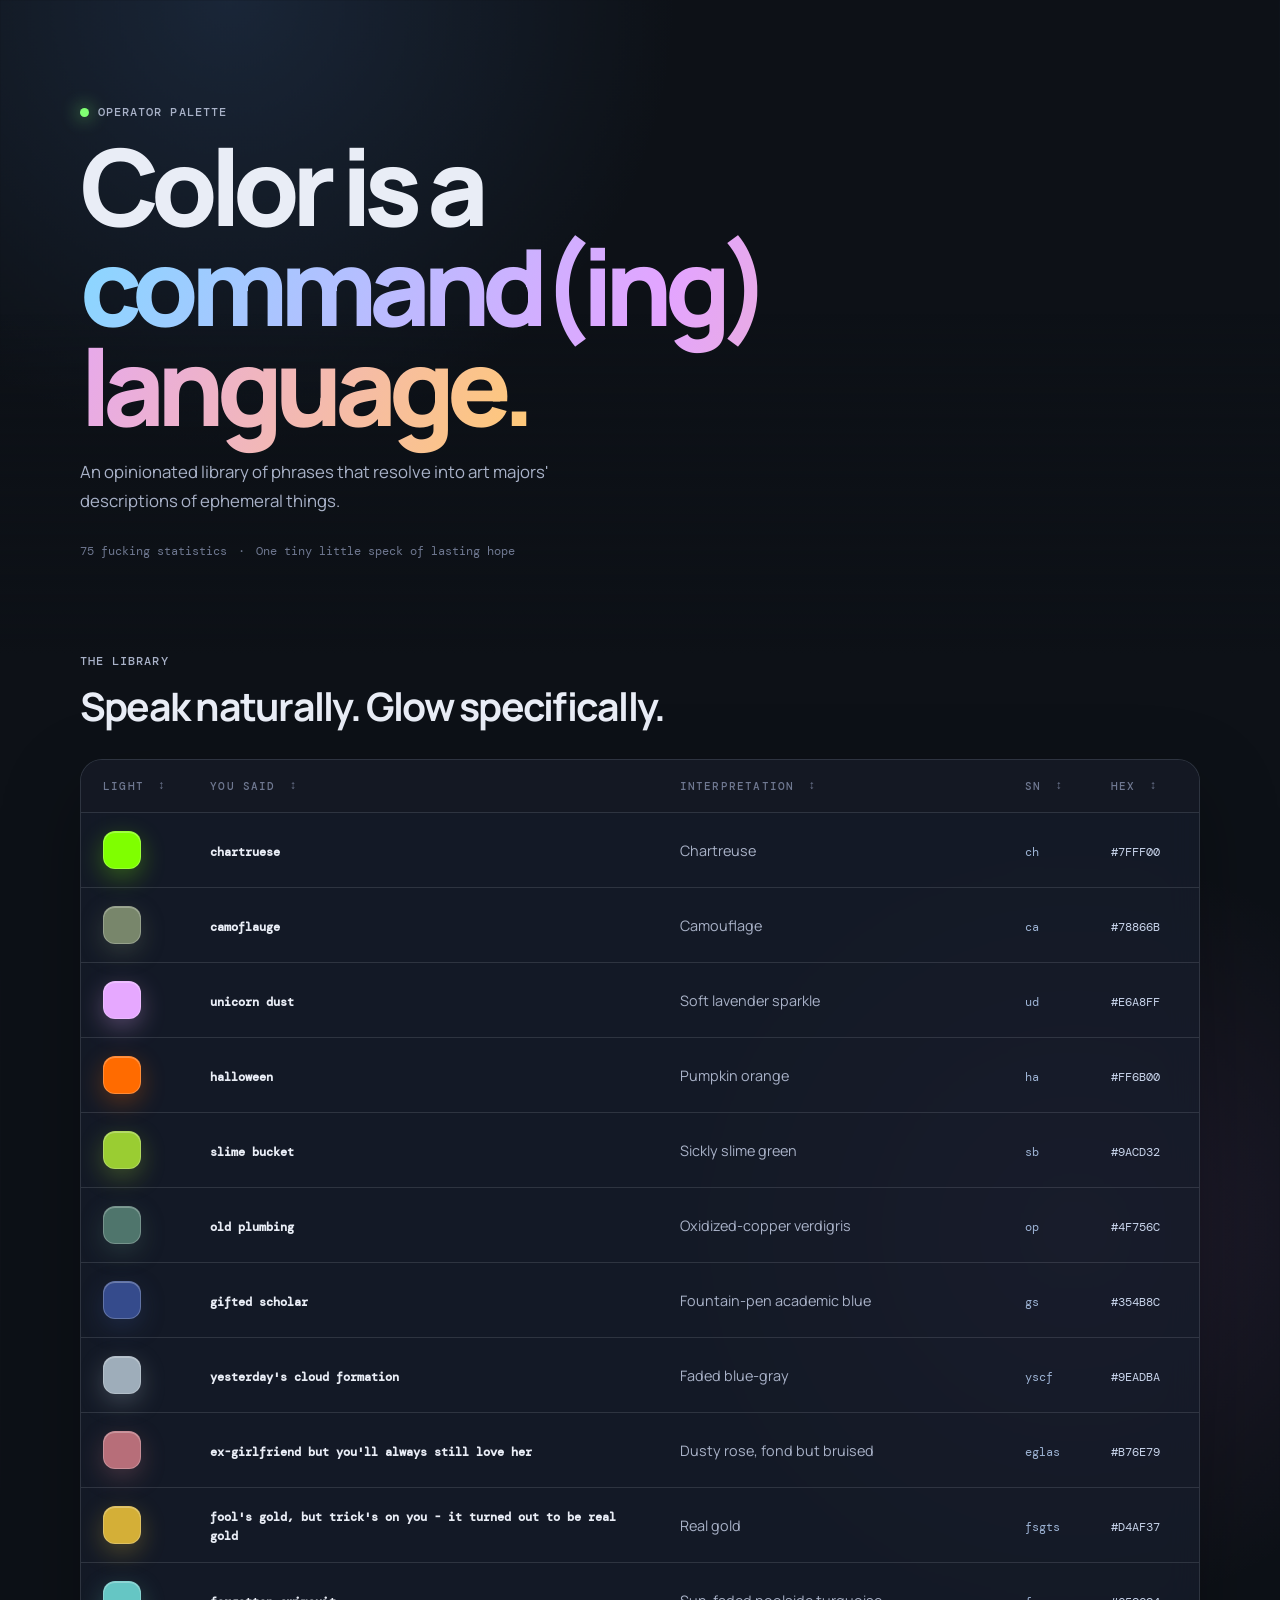
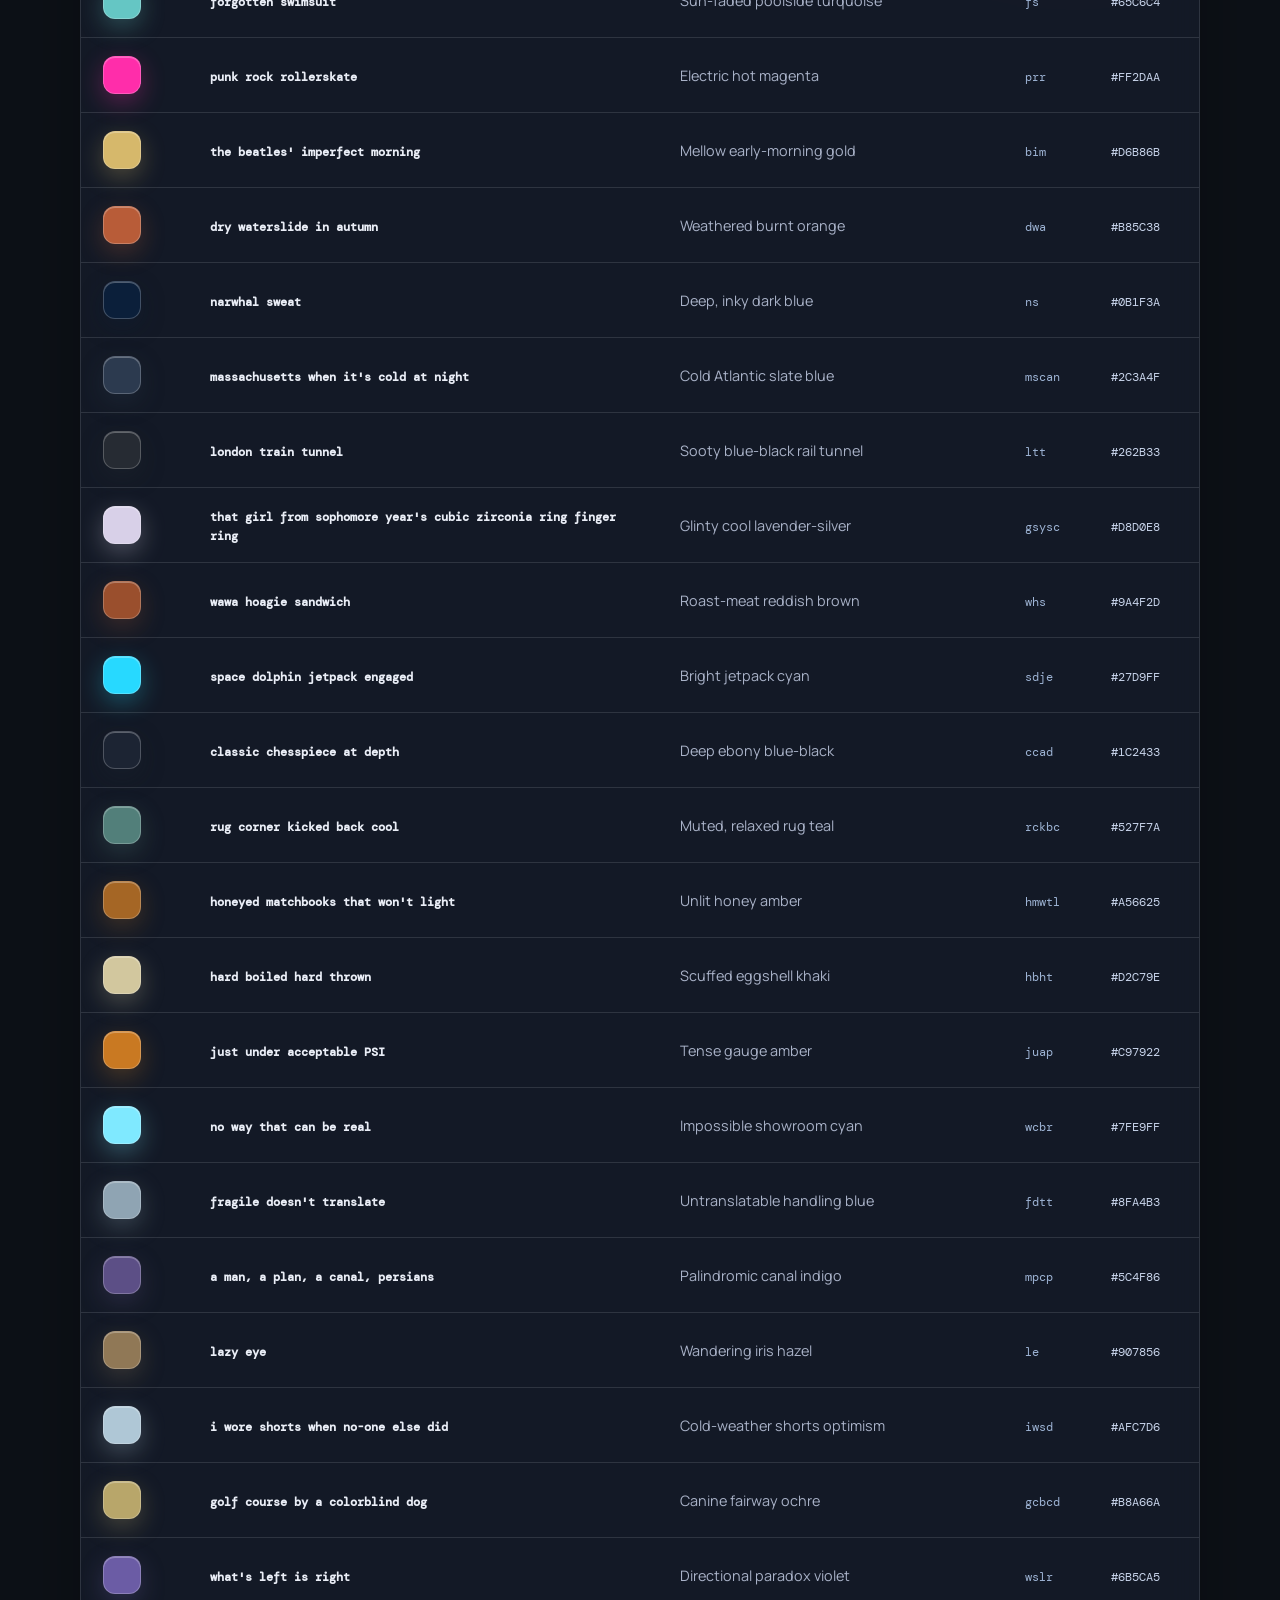
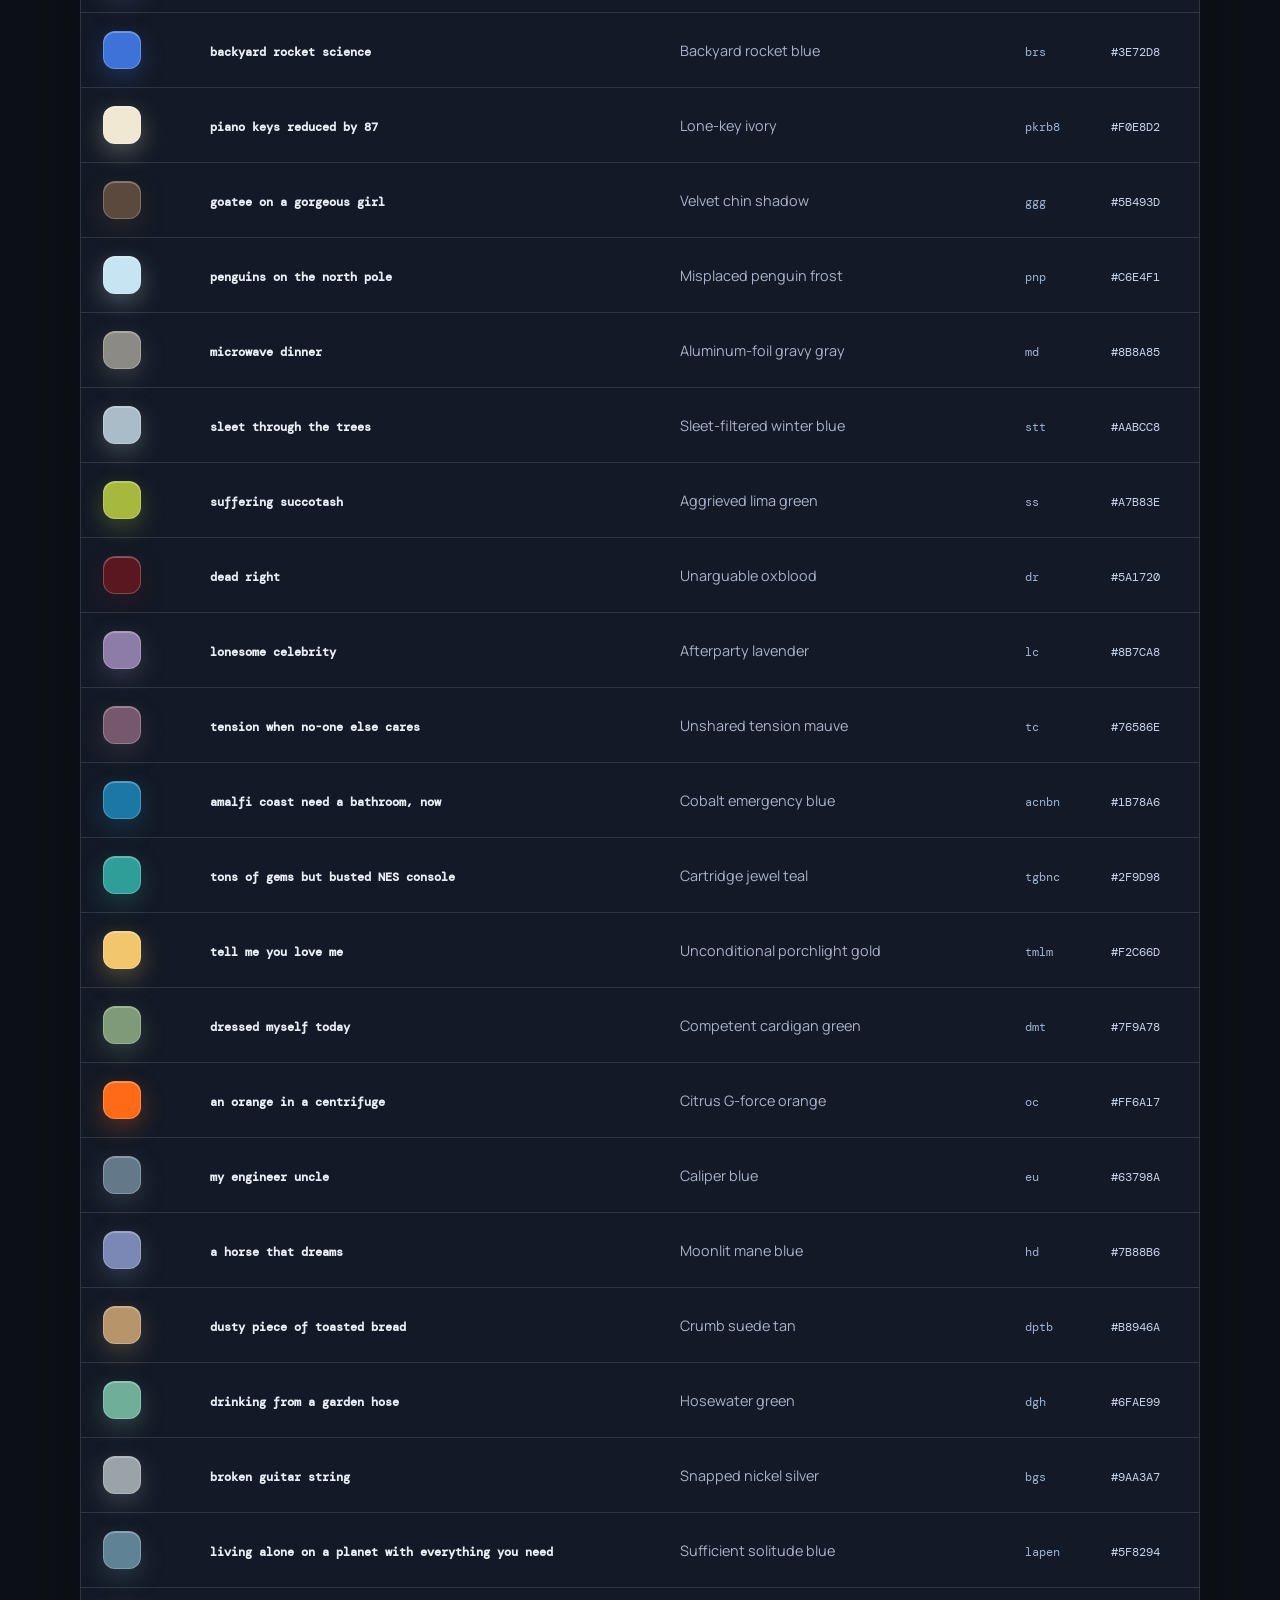
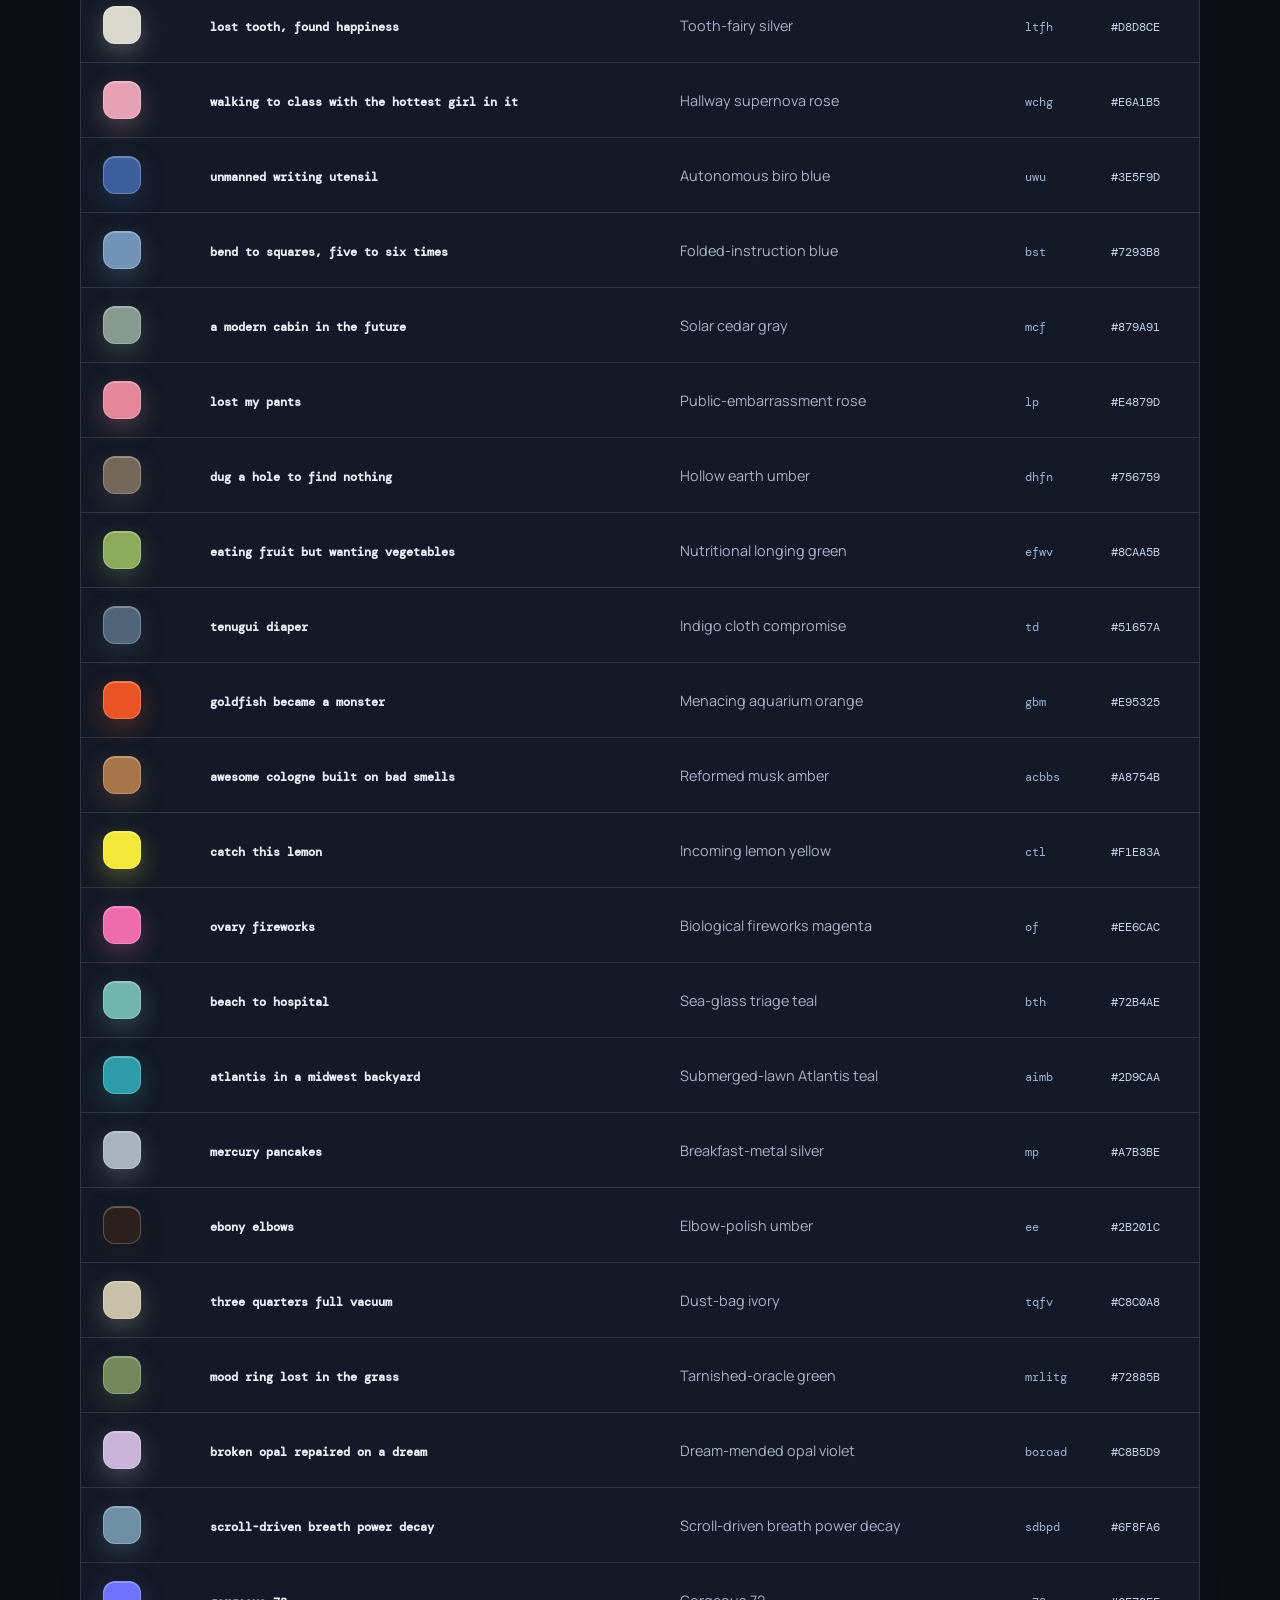
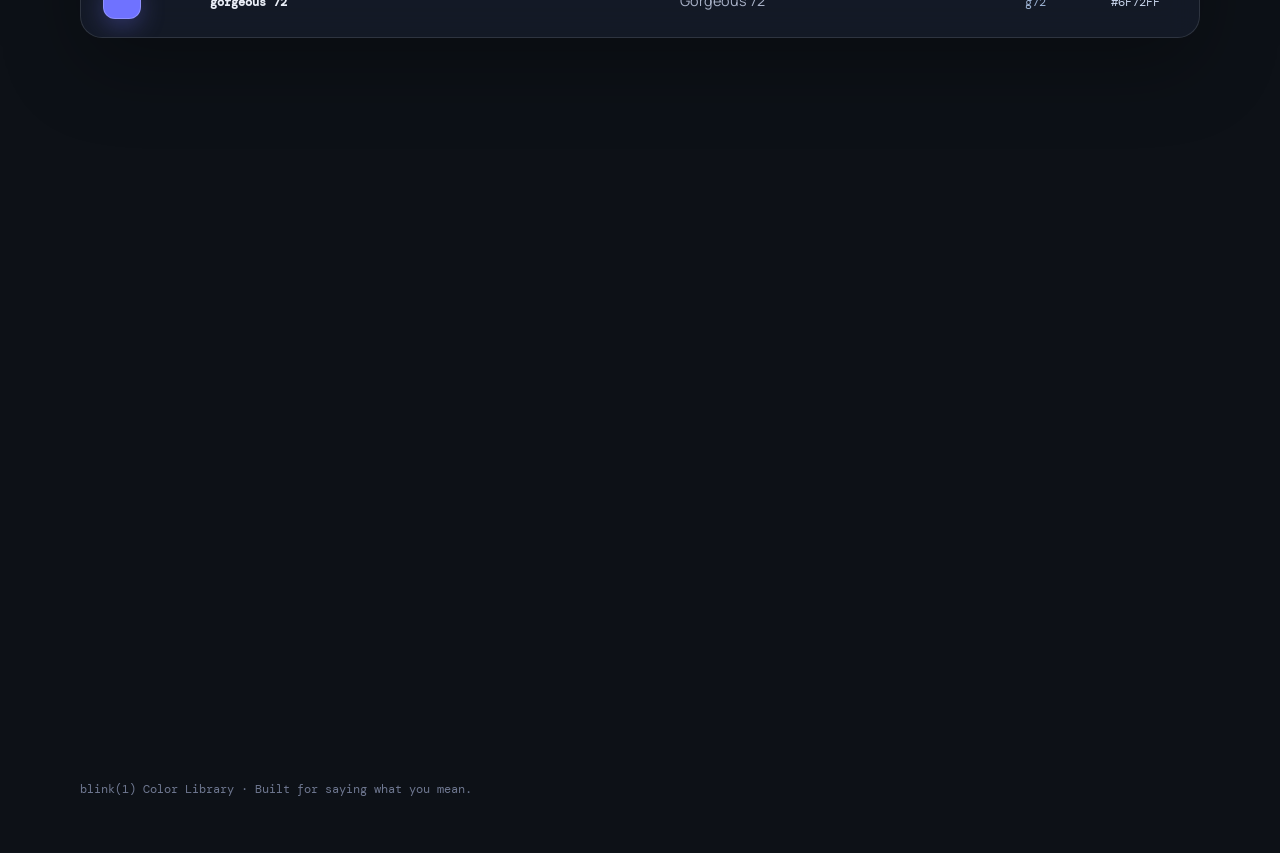
==== commit e4e30c0b: "Add motion-inspired colors and expand swatch breath" ====
--- a/index.html
+++ b/index.html
@@ -93,7 +93,7 @@
 			<h1>Color is a<br><em>command(ing) language.</em></h1>
 			<p class="lede">An opinionated library of phrases that resolve into art majors' descriptions of ephemeral things.</p>
 			<div class="hero-meta">
-				<span>73 fucking statistics</span>
+				<span>75 fucking statistics</span>
 				<span aria-hidden="true">·</span>
 				<span>One tiny little speck of lasting hope</span>
 			</div>
@@ -627,6 +627,20 @@
 							<td>Dream-mended opal violet</td>
 							<td><code>boroad</code></td>
 							<td><code>#C8B5D9</code></td>
+						</tr>
+						<tr>
+							<td><span class="swatch" style="--color: #6F8FA6" aria-label="Scroll-driven breath power decay swatch"></span></td>
+							<td><code>scroll-driven breath power decay</code></td>
+							<td>Scroll-driven breath power decay</td>
+							<td><code>sdbpd</code></td>
+							<td><code>#6F8FA6</code></td>
+						</tr>
+						<tr>
+							<td><span class="swatch" style="--color: #6F72FF" aria-label="Gorgeous 72 swatch"></span></td>
+							<td><code>gorgeous 72</code></td>
+							<td>Gorgeous 72</td>
+							<td><code>g72</code></td>
+							<td><code>#6F72FF</code></td>
 						</tr>
 					</tbody>
 				</table>
--- a/color-library.css
+++ b/color-library.css
@@ -271,6 +271,7 @@
 .swatch-card {
 	position: relative;
 	--swatch-breath-y: 0px;
+	--swatch-breath-duration: 360ms;
 	--swatch-hover-y: 0px;
 	--swatch-hover-rotate: 0deg;
 	min-height: 210px;
@@ -285,7 +286,7 @@
 	text-align: left;
 	cursor: pointer;
 	transform: translate3d(0, calc(var(--swatch-breath-y) + var(--swatch-hover-y)), 0) rotate(var(--swatch-hover-rotate));
-	transition: transform 180ms cubic-bezier(0.22, 1, 0.36, 1), box-shadow 180ms ease;
+	transition: transform var(--swatch-breath-duration) cubic-bezier(0.22, 1, 0.36, 1), box-shadow 180ms ease;
 	will-change: transform;
 }
 
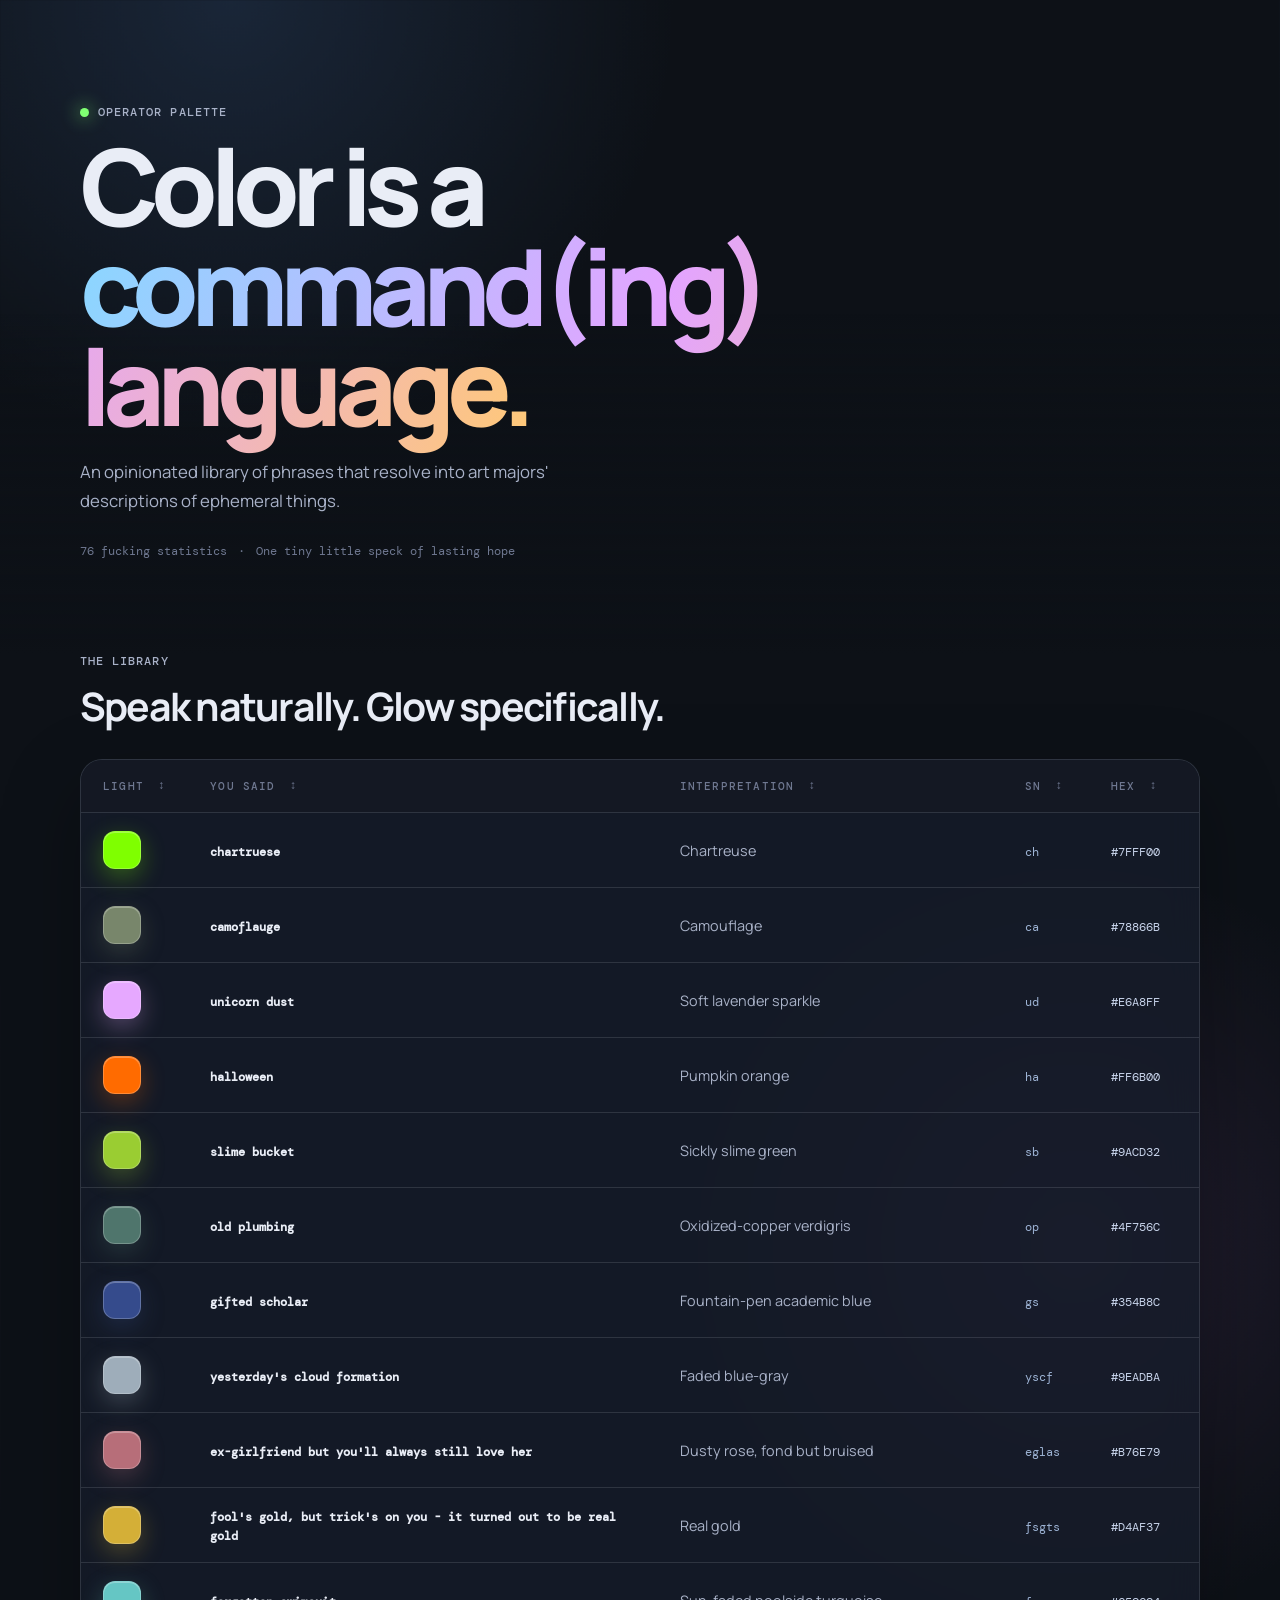
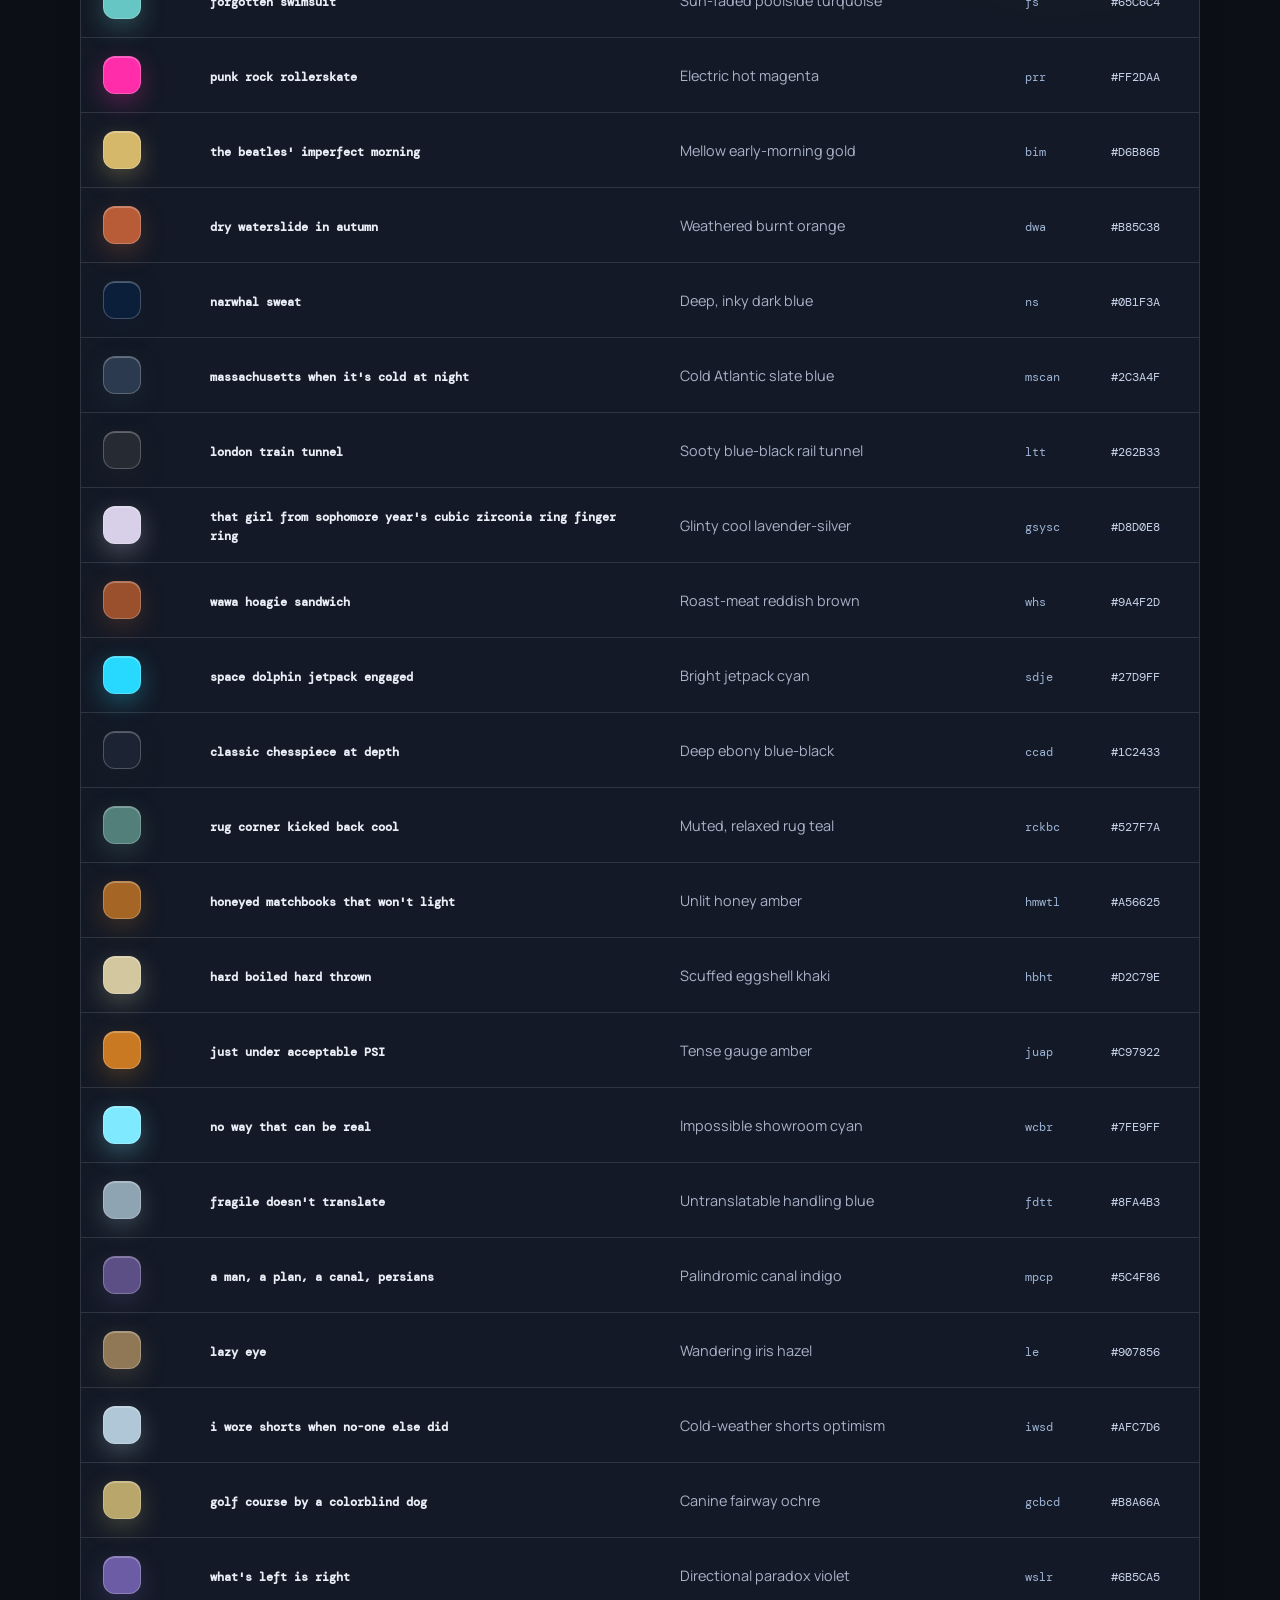
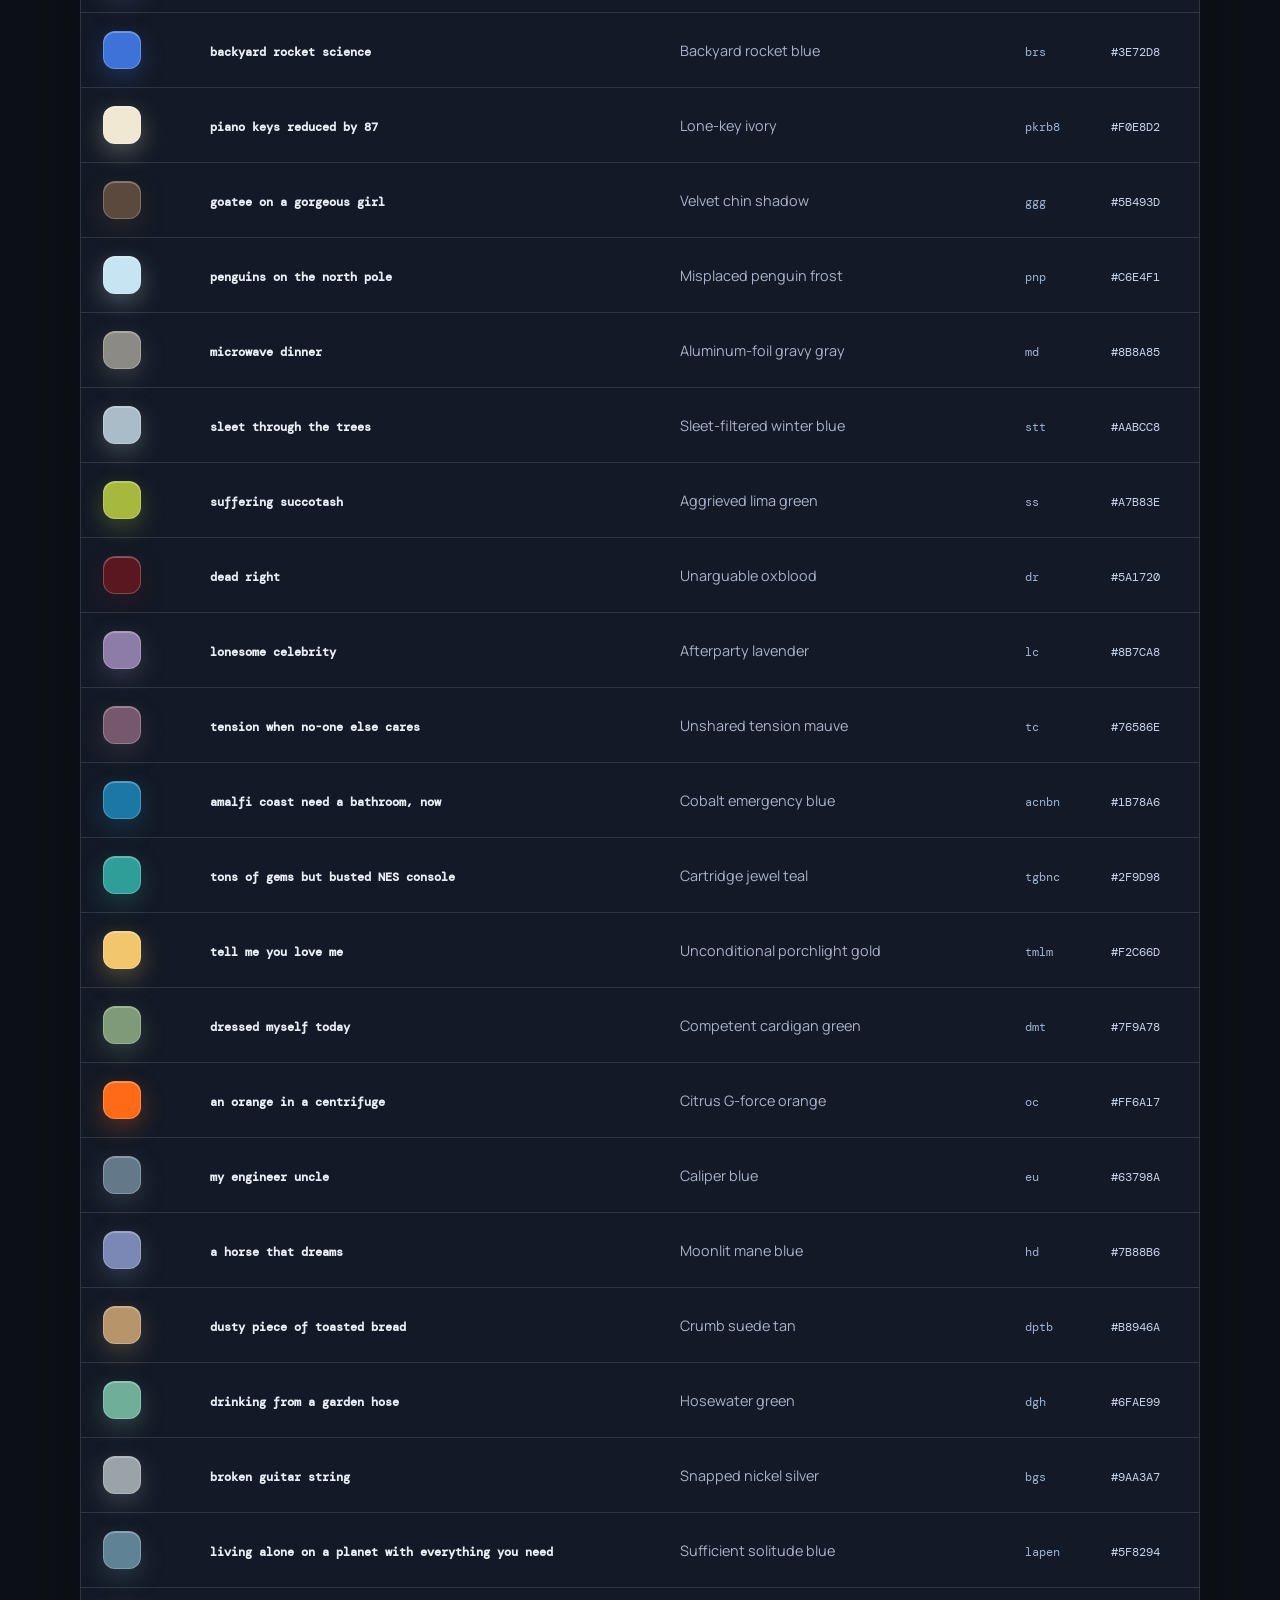
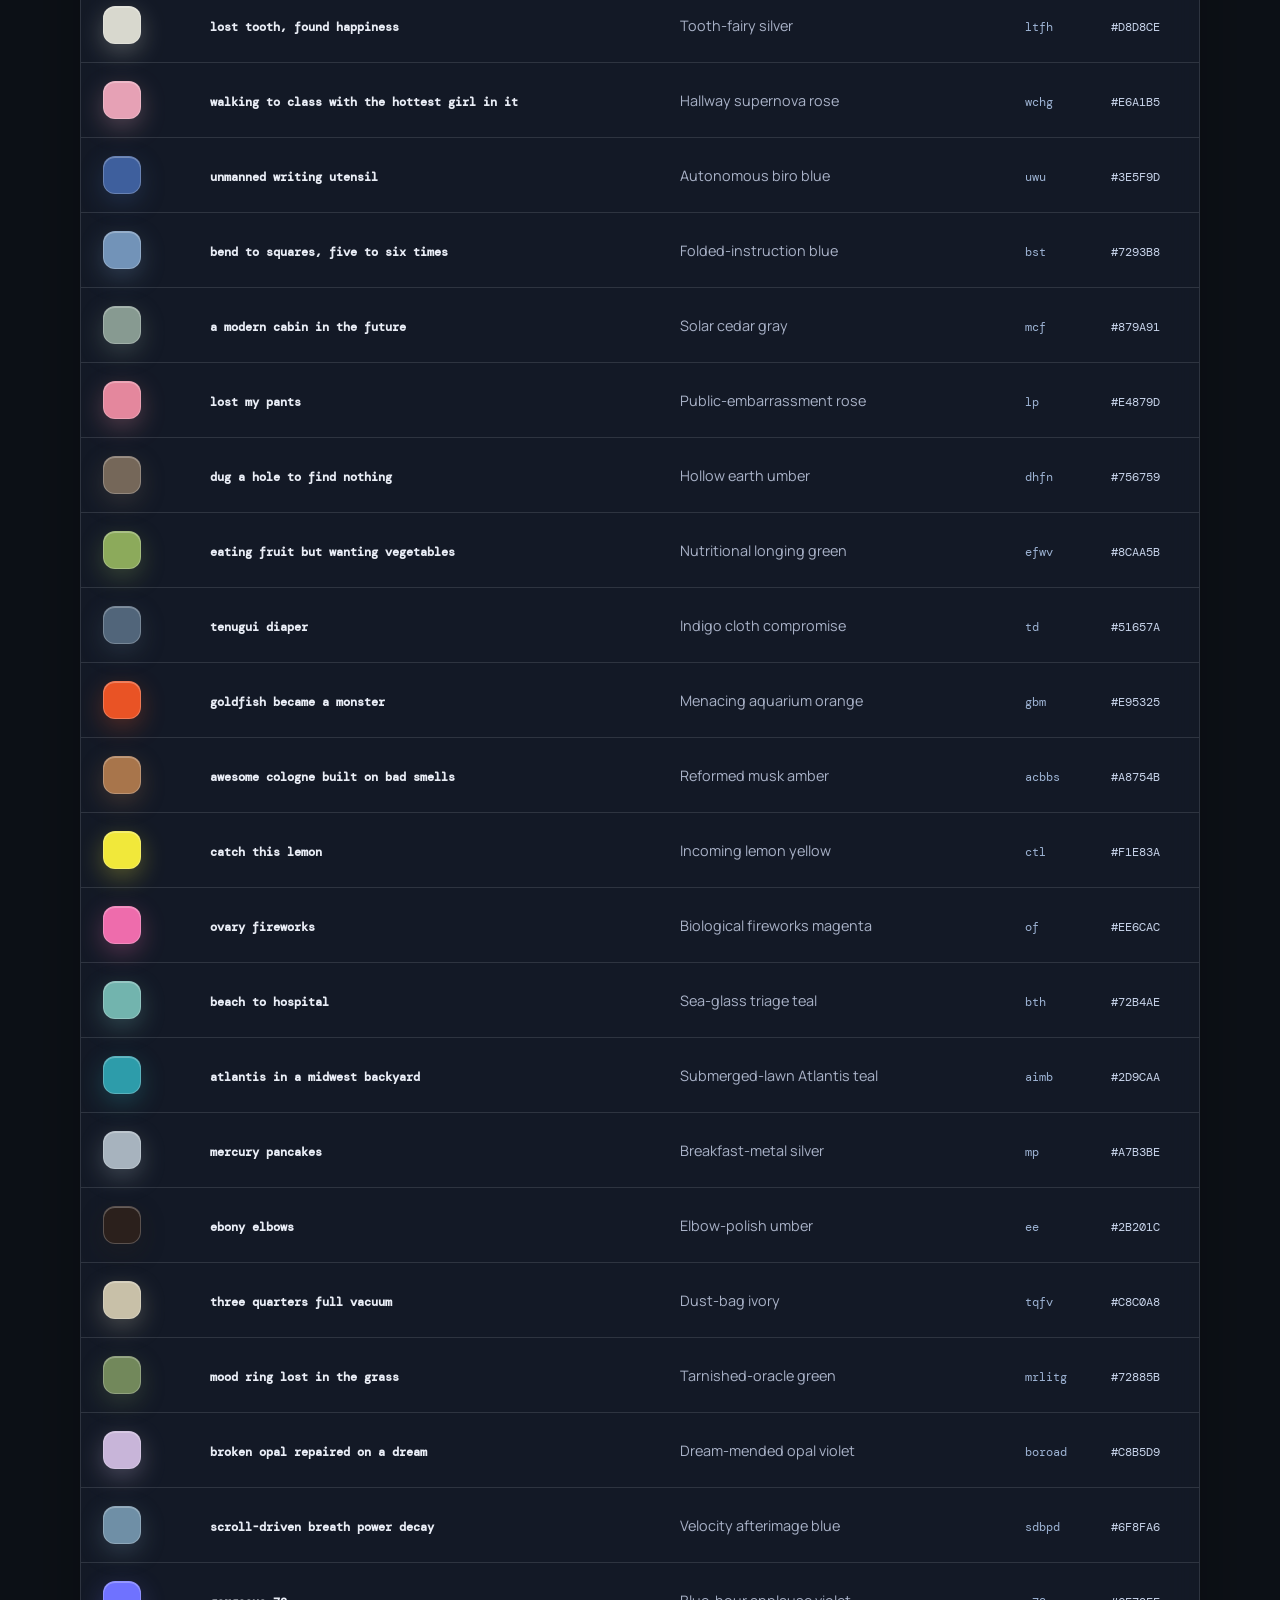
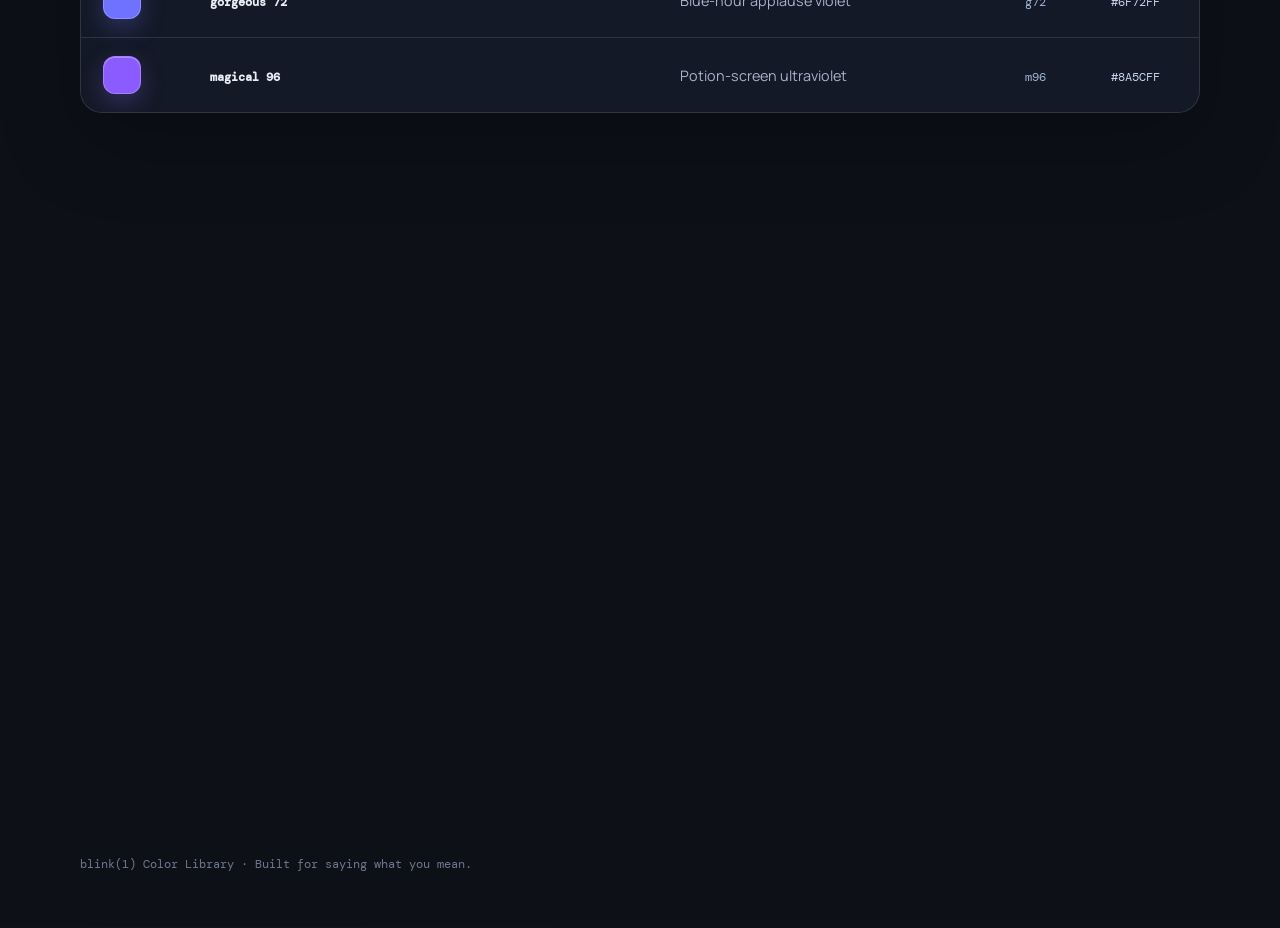
==== commit 094156e2: "Add magical 96 color entry" ====
--- a/index.html
+++ b/index.html
@@ -93,7 +93,7 @@
 			<h1>Color is a<br><em>command(ing) language.</em></h1>
 			<p class="lede">An opinionated library of phrases that resolve into art majors' descriptions of ephemeral things.</p>
 			<div class="hero-meta">
-				<span>75 fucking statistics</span>
+				<span>76 fucking statistics</span>
 				<span aria-hidden="true">·</span>
 				<span>One tiny little speck of lasting hope</span>
 			</div>
@@ -629,18 +629,25 @@
 							<td><code>#C8B5D9</code></td>
 						</tr>
 						<tr>
-							<td><span class="swatch" style="--color: #6F8FA6" aria-label="Scroll-driven breath power decay swatch"></span></td>
+							<td><span class="swatch" style="--color: #6F8FA6" aria-label="Velocity afterimage blue swatch"></span></td>
 							<td><code>scroll-driven breath power decay</code></td>
-							<td>Scroll-driven breath power decay</td>
+							<td>Velocity afterimage blue</td>
 							<td><code>sdbpd</code></td>
 							<td><code>#6F8FA6</code></td>
 						</tr>
 						<tr>
-							<td><span class="swatch" style="--color: #6F72FF" aria-label="Gorgeous 72 swatch"></span></td>
+							<td><span class="swatch" style="--color: #6F72FF" aria-label="Blue-hour applause violet swatch"></span></td>
 							<td><code>gorgeous 72</code></td>
-							<td>Gorgeous 72</td>
+							<td>Blue-hour applause violet</td>
 							<td><code>g72</code></td>
 							<td><code>#6F72FF</code></td>
+						</tr>
+						<tr>
+							<td><span class="swatch" style="--color: #8A5CFF" aria-label="Potion-screen ultraviolet swatch"></span></td>
+							<td><code>magical 96</code></td>
+							<td>Potion-screen ultraviolet</td>
+							<td><code>m96</code></td>
+							<td><code>#8A5CFF</code></td>
 						</tr>
 					</tbody>
 				</table>
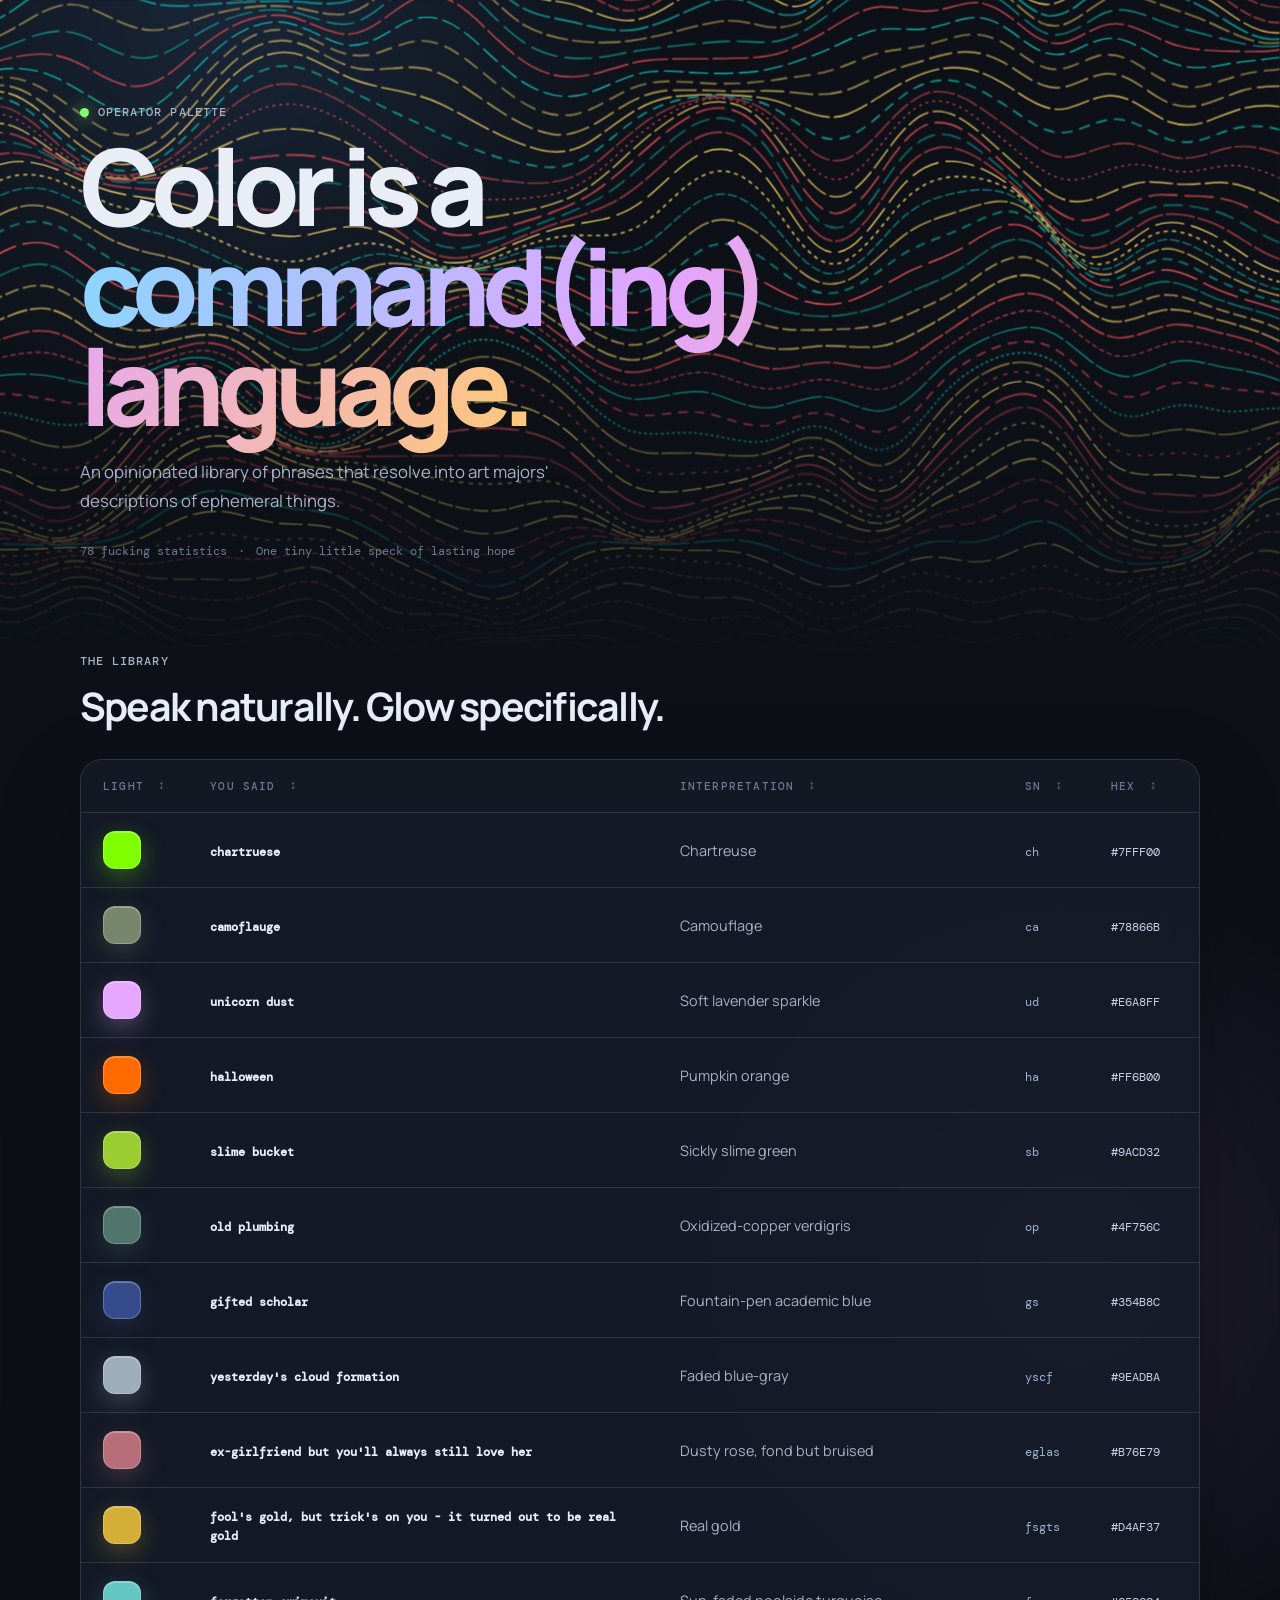
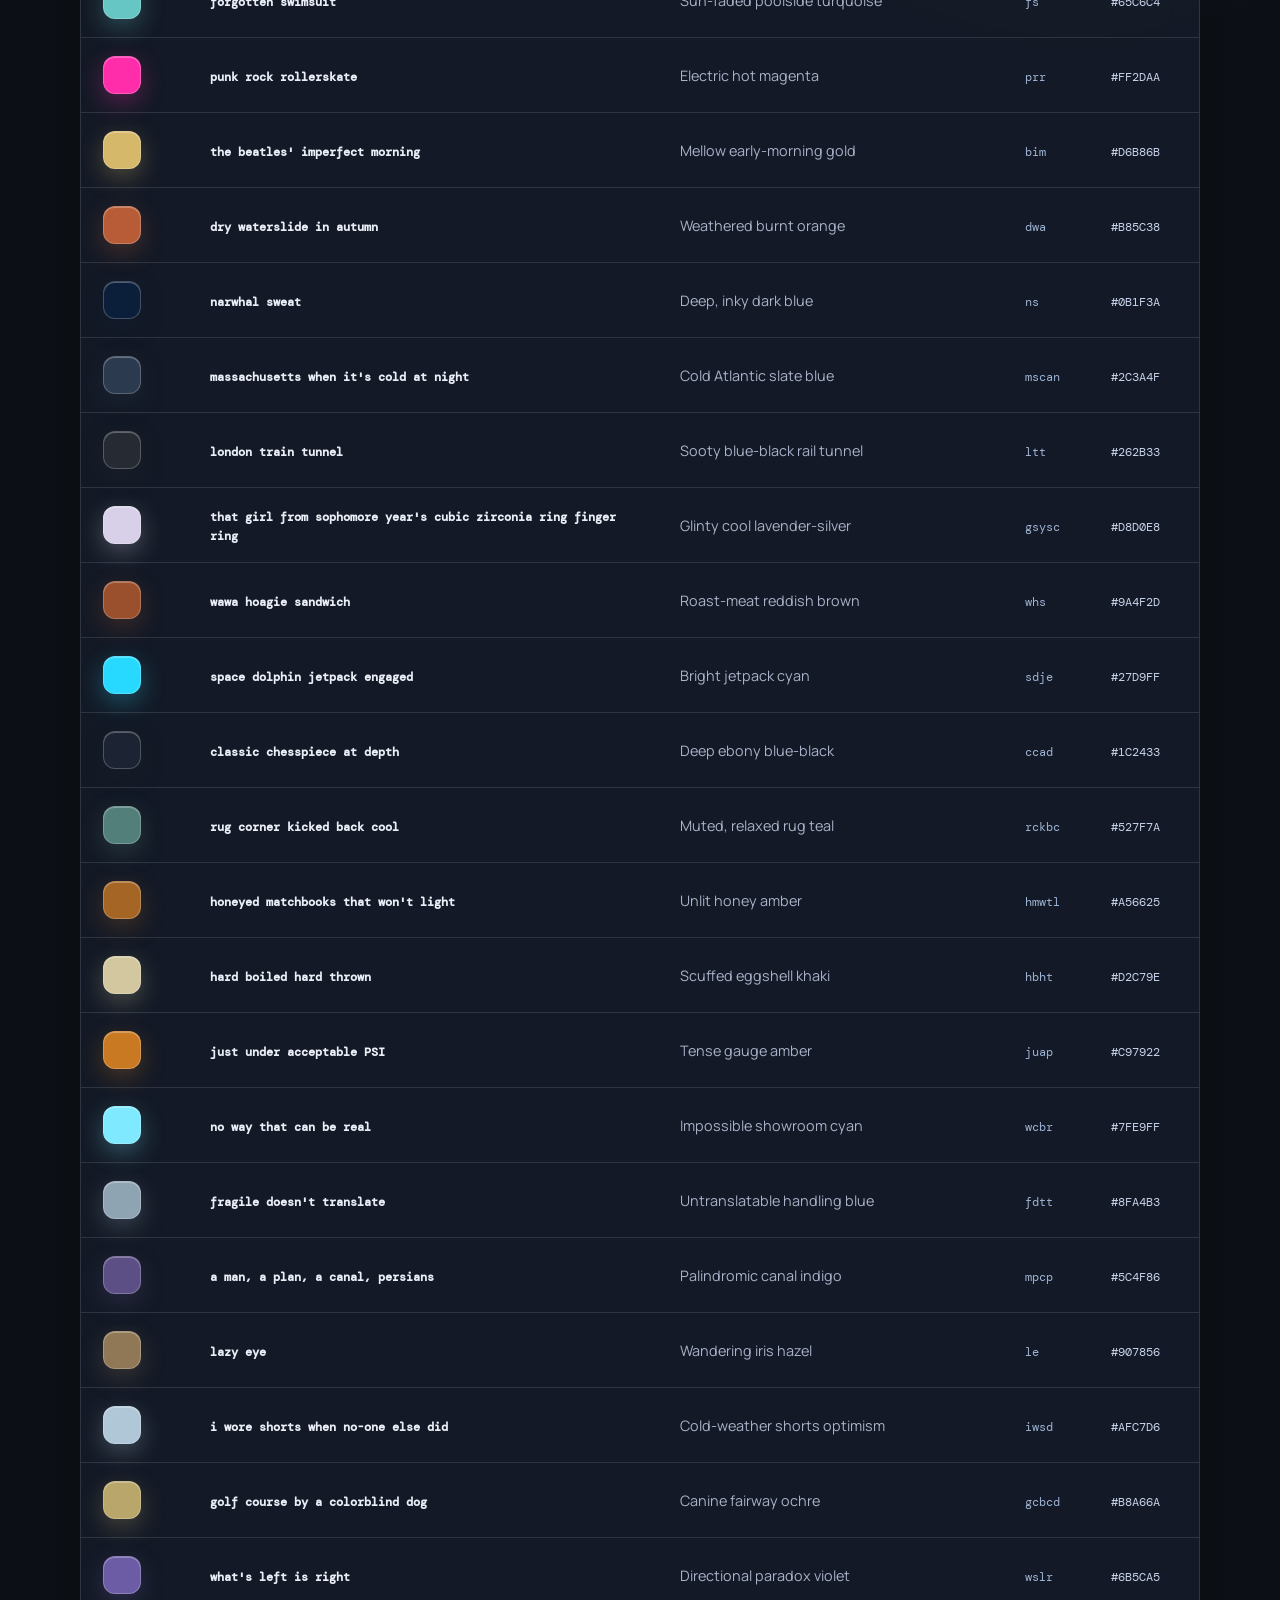
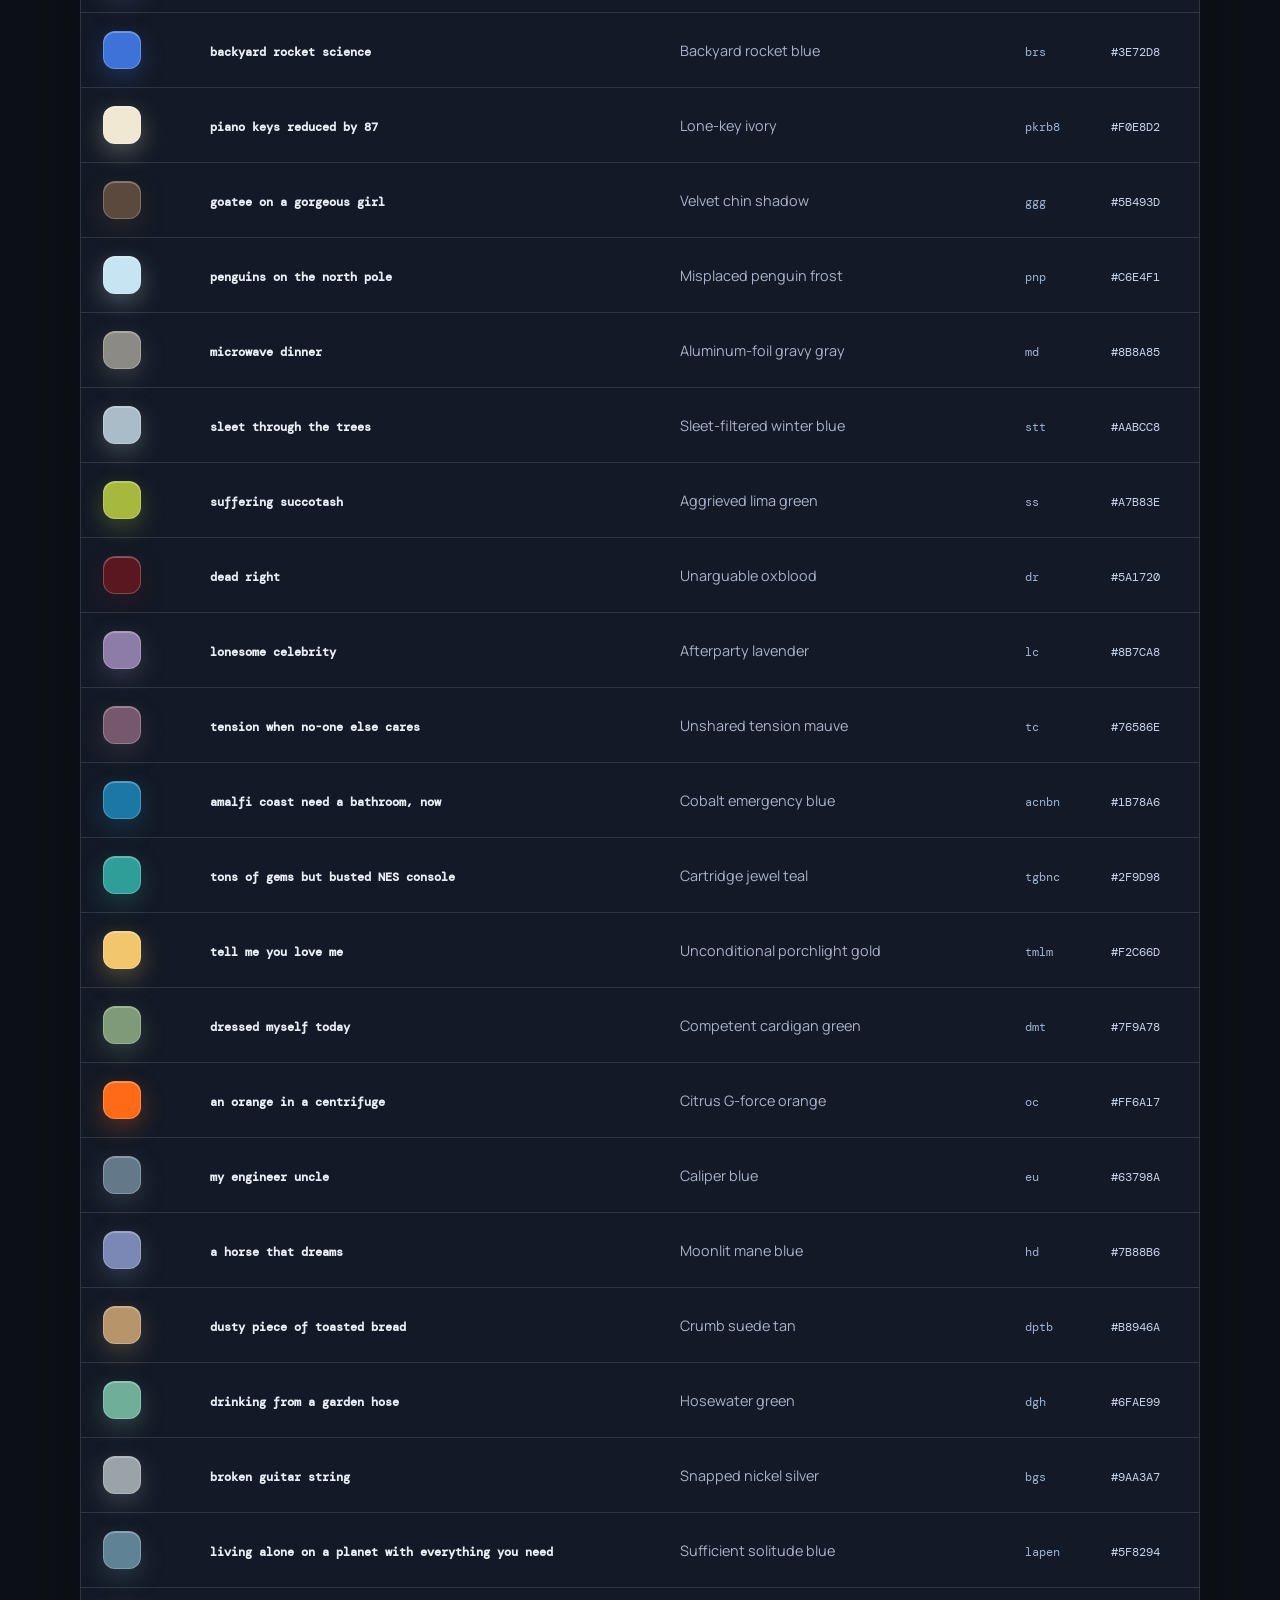
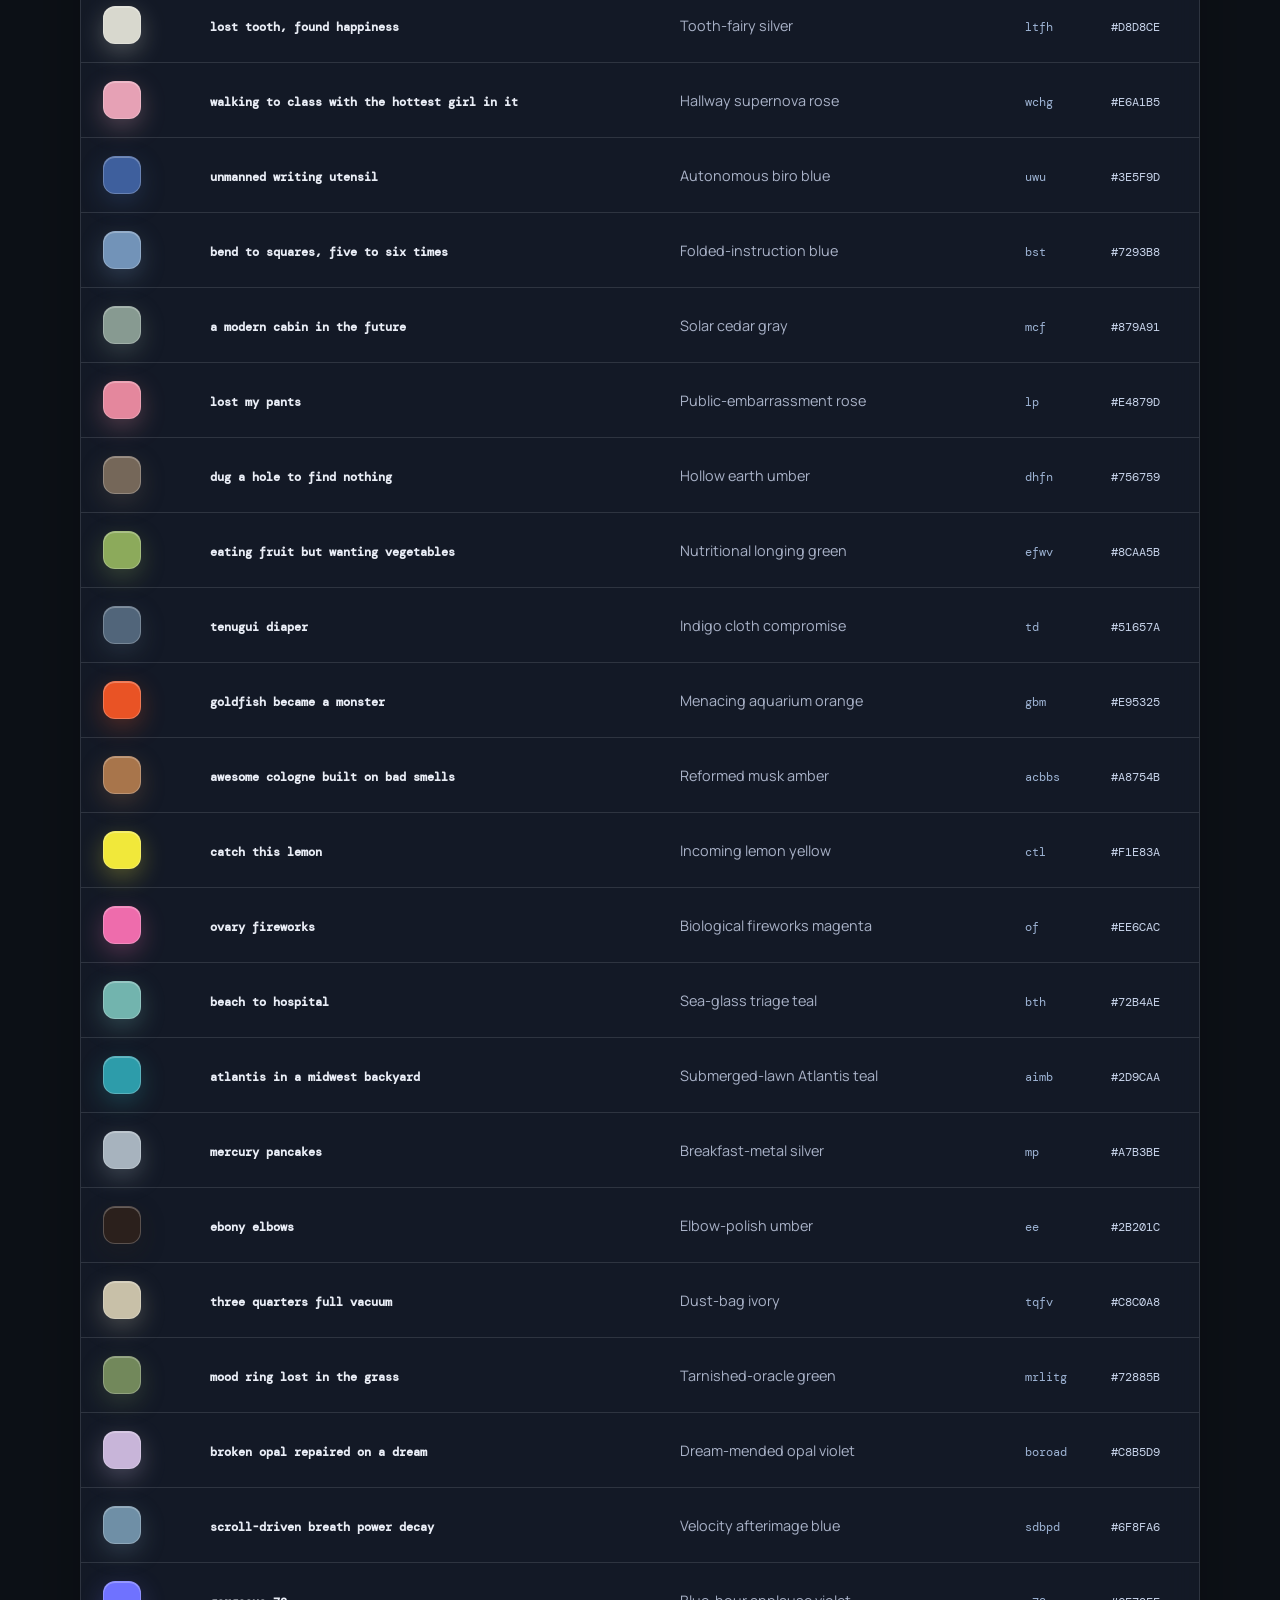
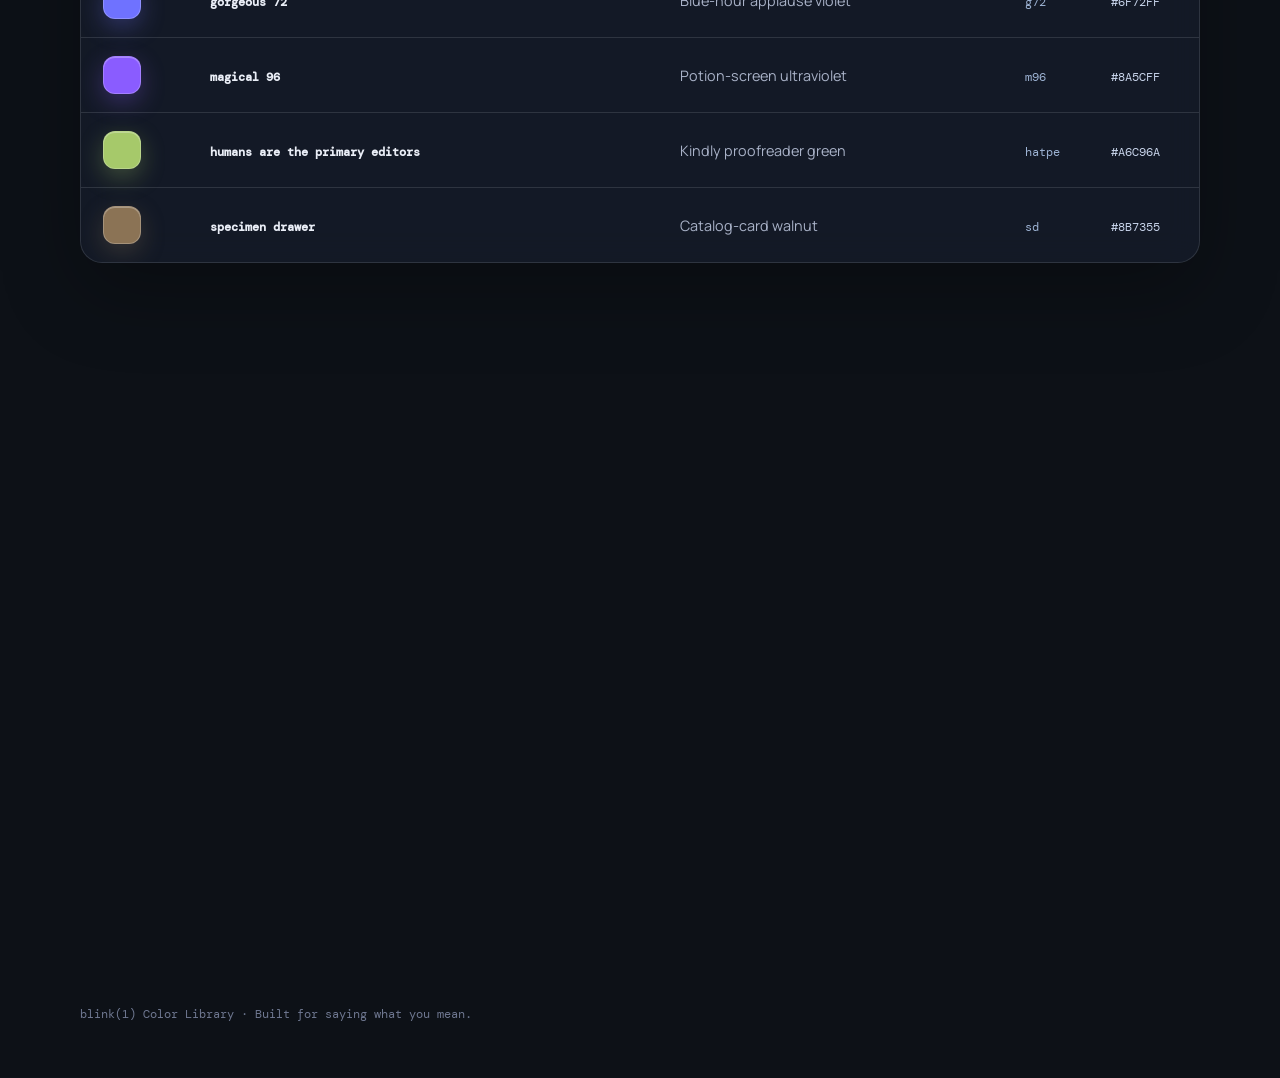
==== commit 4152d2ef: "Add humane editor colors" ====
--- a/index.html
+++ b/index.html
@@ -8,8 +8,8 @@
 	<link rel="preconnect" href="https://fonts.googleapis.com">
 	<link rel="preconnect" href="https://fonts.gstatic.com" crossorigin>
 	<link href="https://fonts.googleapis.com/css2?family=DM+Mono:wght@400;500&family=Manrope:wght@400;500;600;700;800&display=swap" rel="stylesheet">
-	<link rel="stylesheet" href="color-library.css?v=20260812-row-breath">
-		<script src="color-library.js?v=20260812-row-breath" defer></script>
+	<link rel="stylesheet" href="color-library.css?v=20260812-hero-wave-random">
+		<script src="color-library.js?v=20260812-hero-wave-random" defer></script>
 </head>
 <body>
 	<main class="page-shell">
@@ -93,7 +93,7 @@
 			<h1>Color is a<br><em>command(ing) language.</em></h1>
 			<p class="lede">An opinionated library of phrases that resolve into art majors' descriptions of ephemeral things.</p>
 			<div class="hero-meta">
-				<span>76 fucking statistics</span>
+				<span>78 fucking statistics</span>
 				<span aria-hidden="true">·</span>
 				<span>One tiny little speck of lasting hope</span>
 			</div>
@@ -648,6 +648,20 @@
 							<td>Potion-screen ultraviolet</td>
 							<td><code>m96</code></td>
 							<td><code>#8A5CFF</code></td>
+						</tr>
+						<tr>
+							<td><span class="swatch" style="--color: #A6C96A" aria-label="Kindly proofreader green swatch"></span></td>
+							<td><code>humans are the primary editors</code></td>
+							<td>Kindly proofreader green</td>
+							<td><code>hatpe</code></td>
+							<td><code>#A6C96A</code></td>
+						</tr>
+						<tr>
+							<td><span class="swatch" style="--color: #8B7355" aria-label="Catalog-card walnut swatch"></span></td>
+							<td><code>specimen drawer</code></td>
+							<td>Catalog-card walnut</td>
+							<td><code>sd</code></td>
+							<td><code>#8B7355</code></td>
 						</tr>
 					</tbody>
 				</table>
--- a/color-library.css
+++ b/color-library.css
@@ -83,6 +83,7 @@
 	z-index: 0;
 	width: 100vw;
 	height: calc(100% + 72px);
+	contain: paint;
 	overflow: hidden;
 	pointer-events: none;
 }
@@ -99,6 +100,14 @@
 	height: 100%;
 	opacity: 0;
 	mix-blend-mode: screen;
+	transform: translate3d(-1vw, -0.8%, 0);
+	transform-origin: center left;
+	will-change: opacity, transform;
+}
+
+.hero-sparks {
+	transform-box: fill-box;
+	transform-origin: center;
 }
 
 .hero-wave defs path {
